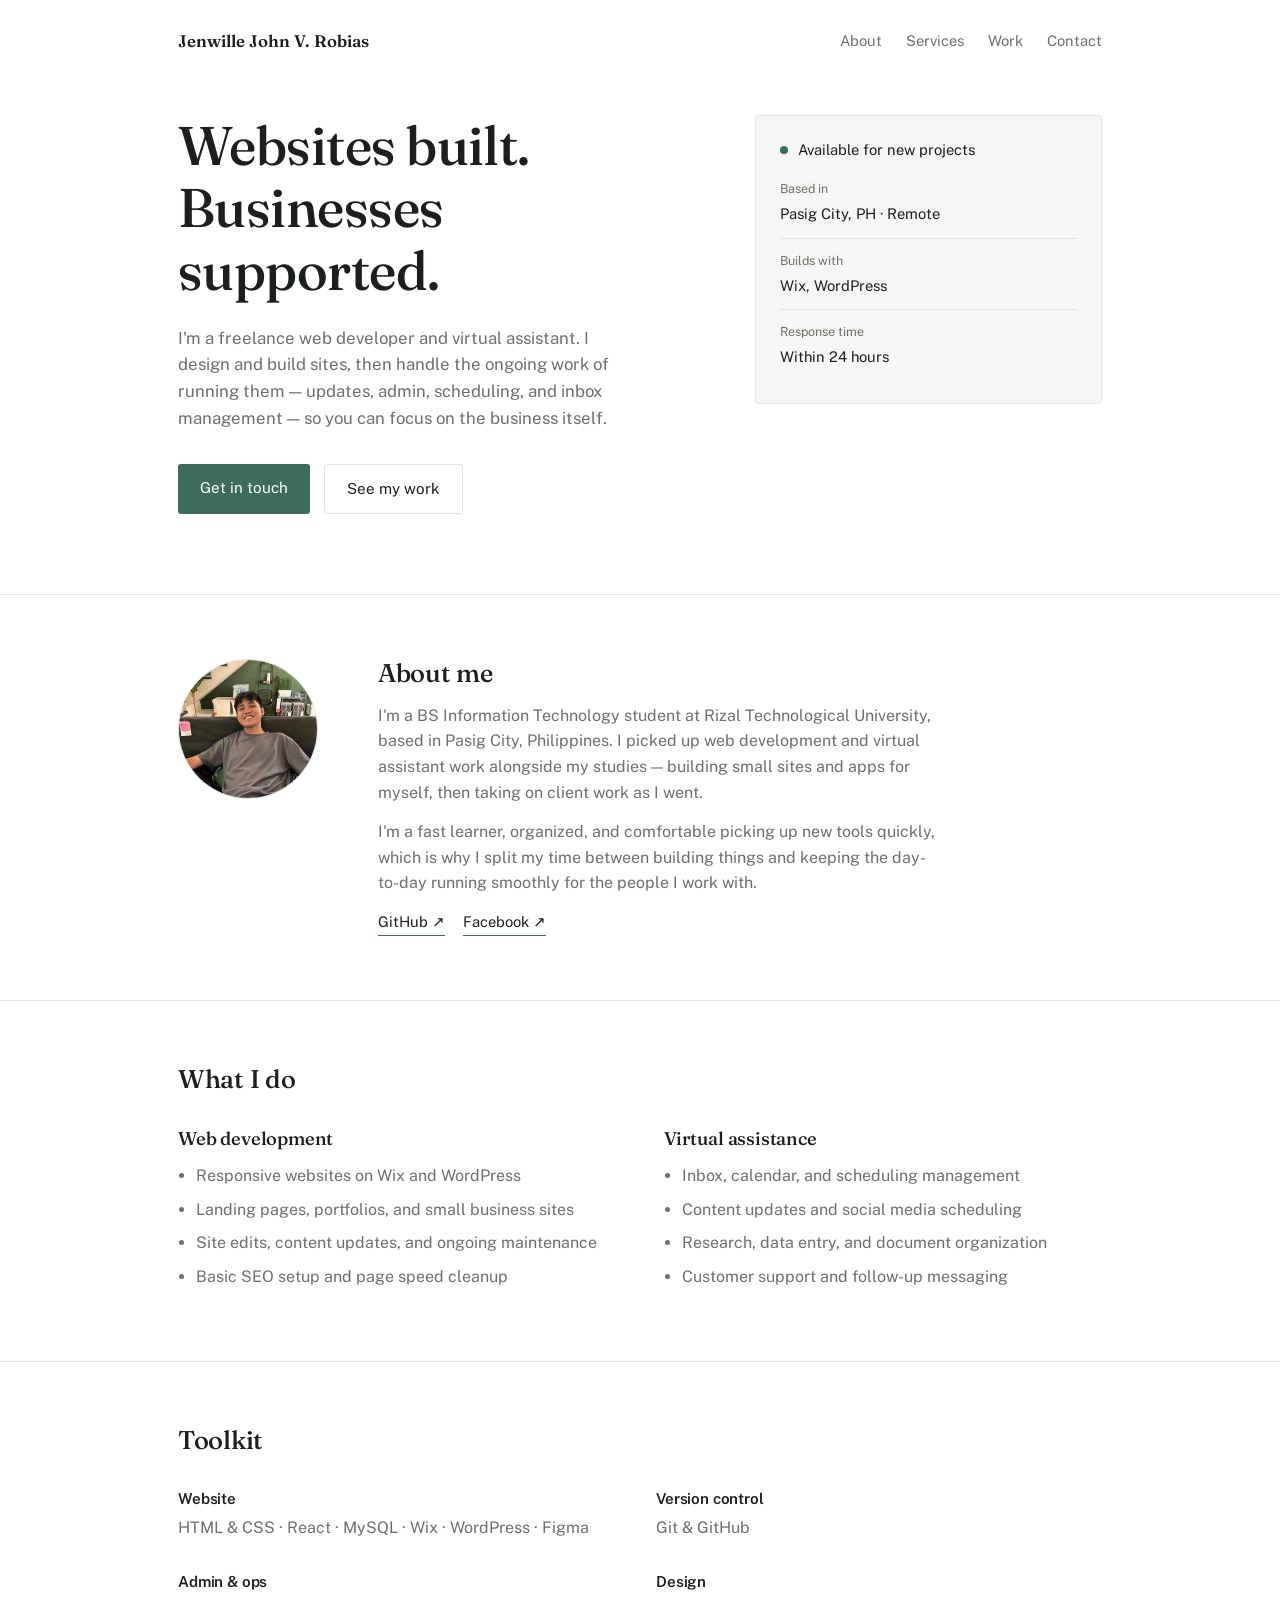
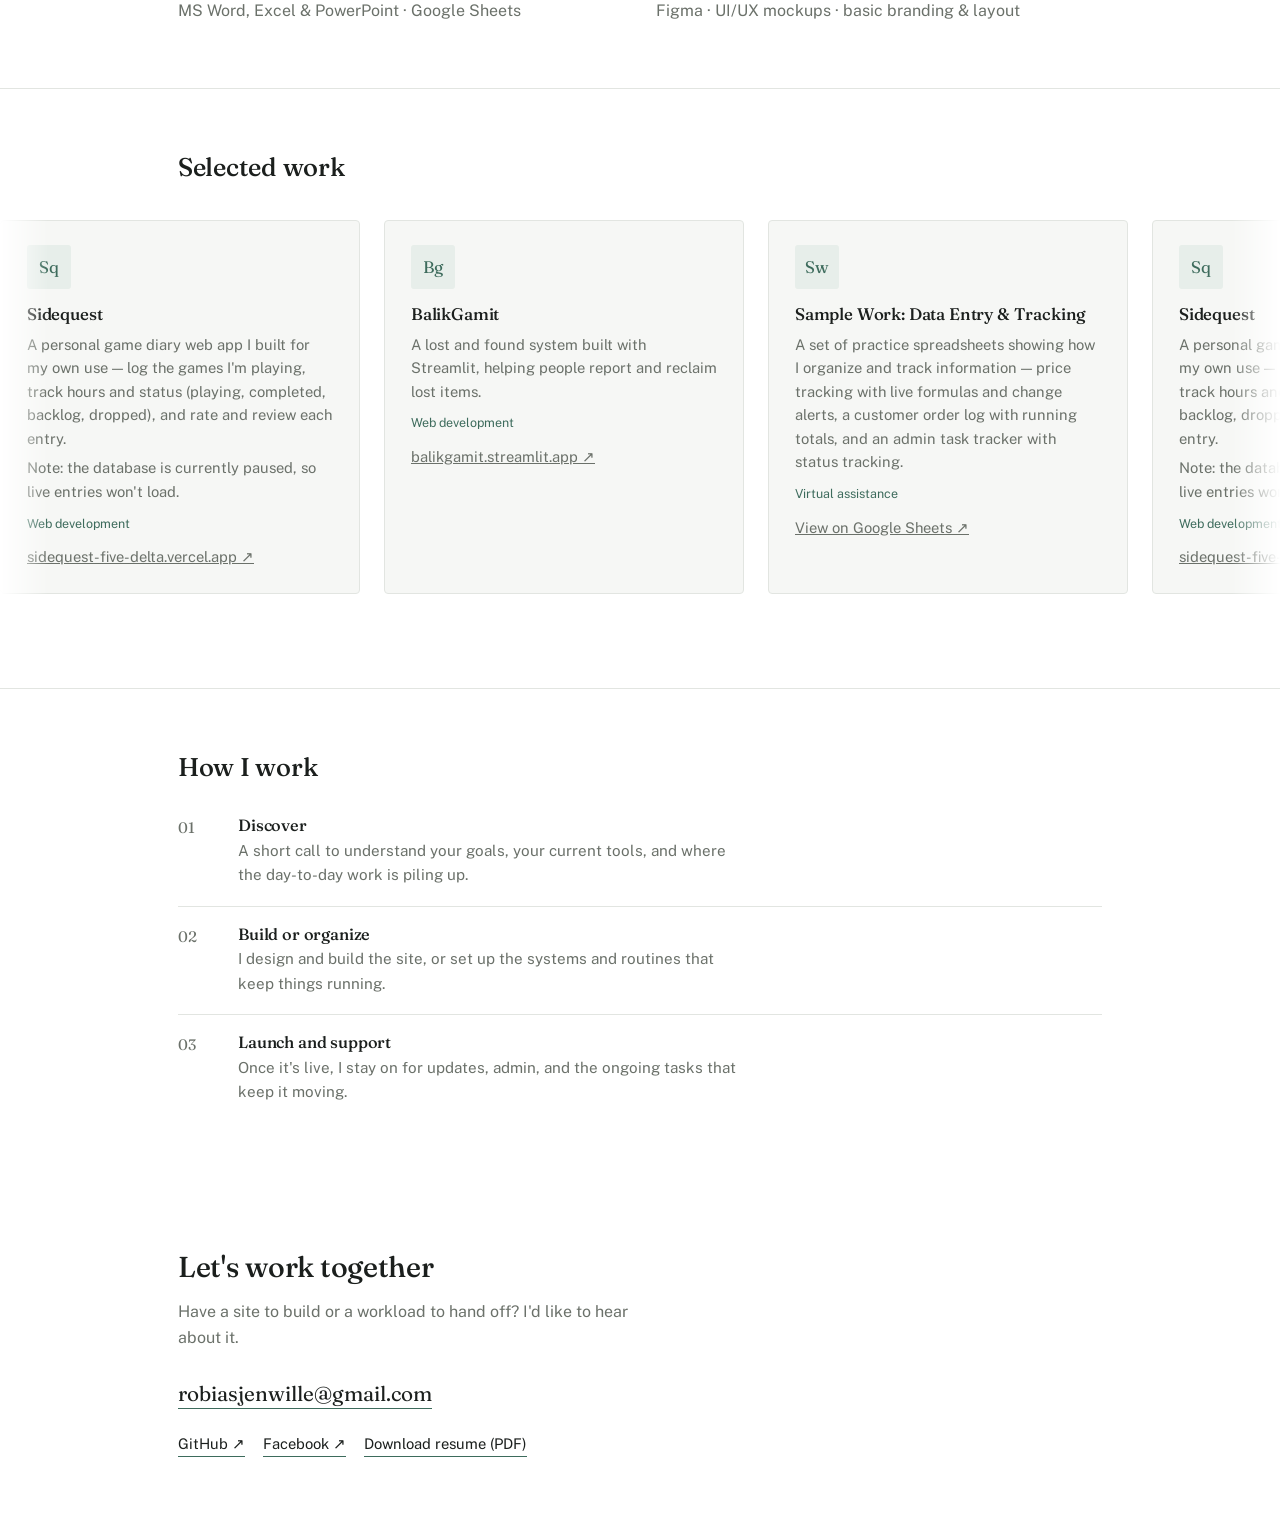
==== index.html @ 861219b5 "Remove Something Removed a work card for AquaLog UI Mockup from the index." ====
<!DOCTYPE html>
<html lang="en">
<head>
<meta charset="UTF-8">
<meta name="viewport" content="width=device-width, initial-scale=1, viewport-fit=cover">
<title>Jenwille John V. Robias — Web Developer &amp; Virtual Assistant</title>
<link rel="preconnect" href="https://fonts.googleapis.com">
<link rel="preconnect" href="https://fonts.gstatic.com" crossorigin>
<link href="https://fonts.googleapis.com/css2?family=Fraunces:opsz,wght@9..144,400;9..144,500;9..144,600&family=Public+Sans:wght@400;500;600&display=swap" rel="stylesheet">
<link rel="stylesheet" href="styles.css">
</head>
<body>

<nav class="topnav">
  <div class="wrap">
    <div class="brand">Jenwille John V. Robias</div>
    <div class="navlinks">
      <a href="#about">About</a>
      <a href="#services">Services</a>
      <a href="#work">Work</a>
      <a href="#contact">Contact</a>
    </div>
  </div>
</nav>

<header class="hero">
  <div class="wrap hero-grid">
    <div class="hero-main">
      <h1 class="headline">Websites built. Businesses supported.</h1>
      <p class="lead">I'm a freelance web developer and virtual assistant. I design and build sites, then handle the ongoing work of running them — updates, admin, scheduling, and inbox management — so you can focus on the business itself.</p>
      <div class="cta-row">
        <a class="btn-primary" href="mailto:robiasjenwille@gmail.com">Get in touch</a>
        <a class="btn-secondary" href="#work">See my work</a>
      </div>
    </div>
    <aside class="status-panel">
      <div class="status-row"><span class="dot"></span> Available for new projects</div>
      <dl>
        <div><dt>Based in</dt><dd>Pasig City, PH · Remote</dd></div>
        <div><dt>Builds with</dt><dd>Wix, WordPress</dd></div>
        <div><dt>Response time</dt><dd>Within 24 hours</dd></div>
      </dl>
    </aside>
  </div>
</header>

<section id="about">
  <div class="wrap about-grid">
    <img class="about-photo" src="[data-uri]" alt="Photo of Jenwille John V. Robias">
    <div>
      <h2 style="margin-bottom:14px;">About me</h2>
      <p>I'm a BS Information Technology student at Rizal Technological University, based in Pasig City, Philippines. I picked up web development and virtual assistant work alongside my studies — building small sites and apps for myself, then taking on client work as I went.</p>
      <p>I'm a fast learner, organized, and comfortable picking up new tools quickly, which is why I split my time between building things and keeping the day-to-day running smoothly for the people I work with.</p>
      <div class="about-links">
        <a href="https://github.com/robszzs" target="_blank" rel="noopener">GitHub ↗</a>
        <a href="https://www.facebook.com/robzz04" target="_blank" rel="noopener">Facebook ↗</a>
      </div>
    </div>
  </div>
</section>

<section id="services">
  <div class="wrap">
    <h2>What I do</h2>
    <div class="services-grid">
      <div>
        <h3>Web development</h3>
        <ul>
          <li>Responsive websites on Wix and WordPress</li>
          <li>Landing pages, portfolios, and small business sites</li>
          <li>Site edits, content updates, and ongoing maintenance</li>
          <li>Basic SEO setup and page speed cleanup</li>
        </ul>
      </div>
      <div>
        <h3>Virtual assistance</h3>
        <ul>
          <li>Inbox, calendar, and scheduling management</li>
          <li>Content updates and social media scheduling</li>
          <li>Research, data entry, and document organization</li>
          <li>Customer support and follow-up messaging</li>
        </ul>
      </div>
    </div>
  </div>
</section>

<section class="toolkit">
  <div class="wrap">
    <h2>Toolkit</h2>
    <div class="toolkit-grid">
      <div>
        <h4>Website</h4>
        <p>HTML &amp; CSS · React · MySQL · Wix · WordPress · Figma</p>
      </div>
      <div>
        <h4>Version control</h4>
        <p>Git &amp; GitHub</p>
      </div>
      <div>
        <h4>Admin &amp; ops</h4>
        <p>MS Word, Excel &amp; PowerPoint · Google Sheets</p>
      </div>
      <div>
        <h4>Design</h4>
        <p>Figma · UI/UX mockups · basic branding &amp; layout</p>
      </div>
    </div>
  </div>
</section>

<section id="work">
  <div class="wrap">
    <h2>Selected work</h2>
  </div>

  <div class="work-track-wrap">
    <div class="work-track">

      <div class="work-card">
        <div class="work-mark">Sq</div>
        <h3>Sidequest</h3>
        <p>A personal game diary web app I built for my own use — log the games I'm playing, track hours and status (playing, completed, backlog, dropped), and rate and review each entry.</p>
        <p class="foot-meta" style="margin-top:6px;">Note: the database is currently paused, so live entries won't load.</p>
        <span class="work-tag">Web development</span>
        <p class="foot-meta" style="margin-top:10px;"><a href="https://sidequest-five-delta.vercel.app/" target="_blank" rel="noopener">sidequest-five-delta.vercel.app ↗</a></p>
      </div>

      <div class="work-card">
        <div class="work-mark">Bg</div>
        <h3>BalikGamit</h3>
        <p>A lost and found system built with Streamlit, helping people report and reclaim lost items.</p>
        <span class="work-tag">Web development</span>
        <p class="foot-meta" style="margin-top:10px;"><a href="https://balikgamit.streamlit.app/" target="_blank" rel="noopener">balikgamit.streamlit.app ↗</a></p>
      </div>

      <div class="work-card">
        <div class="work-mark">Sw</div>
        <h3>Sample Work: Data Entry &amp; Tracking</h3>
        <p>A set of practice spreadsheets showing how I organize and track information — price tracking with live formulas and change alerts, a customer order log with running totals, and an admin task tracker with status tracking.</p>
        <span class="work-tag">Virtual assistance</span>
        <p class="foot-meta" style="margin-top:10px;"><a href="https://docs.google.com/spreadsheets/d/1KCQgEt2VsW5xtti5cFBzLwRbOoqXuT94/edit?usp=sharing" target="_blank" rel="noopener">View on Google Sheets ↗</a></p>
      </div>

      <!-- duplicate set — makes the loop seamless -->
      <div class="work-card" aria-hidden="true">
        <div class="work-mark">Sq</div>
        <h3>Sidequest</h3>
        <p>A personal game diary web app I built for my own use — log the games I'm playing, track hours and status (playing, completed, backlog, dropped), and rate and review each entry.</p>
        <p class="foot-meta" style="margin-top:6px;">Note: the database is currently paused, so live entries won't load.</p>
        <span class="work-tag">Web development</span>
        <p class="foot-meta" style="margin-top:10px;"><a href="https://sidequest-five-delta.vercel.app/" target="_blank" rel="noopener">sidequest-five-delta.vercel.app ↗</a></p>
      </div>

      <div class="work-card" aria-hidden="true">
        <div class="work-mark">Bg</div>
        <h3>BalikGamit</h3>
        <p>A lost and found system built with Streamlit, helping people report and reclaim lost items.</p>
        <span class="work-tag">Web development</span>
        <p class="foot-meta" style="margin-top:10px;"><a href="https://balikgamit.streamlit.app/" target="_blank" rel="noopener">balikgamit.streamlit.app ↗</a></p>
      </div>

      <div class="work-card" aria-hidden="true">
        <div class="work-mark">Sw</div>
        <h3>Sample Work: Data Entry &amp; Tracking</h3>
        <p>A set of practice spreadsheets showing how I organize and track information — price tracking with live formulas and change alerts, a customer order log with running totals, and an admin task tracker with status tracking.</p>
        <span class="work-tag">Virtual assistance</span>
        <p class="foot-meta" style="margin-top:10px;"><a href="https://docs.google.com/spreadsheets/d/1KCQgEt2VsW5xtti5cFBzLwRbOoqXuT94/edit?usp=sharing" target="_blank" rel="noopener">View on Google Sheets ↗</a></p>
      </div>

      <div class="work-card" aria-hidden="true">
        <div class="work-mark">Aq</div>
        <h3>AquaLog — UI Mockup</h3>
        <p>A concept mobile app for small water-refilling businesses, designed around the same order and price tracking I did by hand — three screens: daily orders, order entry, and a price list.</p>
        <span class="work-tag">UI/UX design</span>
        <p class="foot-meta" style="margin-top:10px;"><a href="https://claude.ai/artifact/81QnLBTeG6YN34KmBVwdVo" target="_blank" rel="noopener">View mockup ↗</a></p>
      </div>

    </div>
  </div>
</section>

<section class="process">
  <div class="wrap">
    <h2>How I work</h2>
    <ol>
      <li><span class="num">01</span><div><h4>Discover</h4><p>A short call to understand your goals, your current tools, and where the day-to-day work is piling up.</p></div></li>
      <li><span class="num">02</span><div><h4>Build or organize</h4><p>I design and build the site, or set up the systems and routines that keep things running.</p></div></li>
      <li><span class="num">03</span><div><h4>Launch and support</h4><p>Once it's live, I stay on for updates, admin, and the ongoing tasks that keep it moving.</p></div></li>
    </ol>
  </div>
</section>

<footer class="contact" id="contact">
  <div class="wrap">
    <h2>Let's work together</h2>
    <p>Have a site to build or a workload to hand off? I'd like to hear about it.</p>
    <span class="contact-email" style="cursor: text; user-select: all;">robiasjenwille@gmail.com</span>
    <div class="about-links" style="margin-top:22px;">
      <a href="https://github.com/robszzs" target="_blank" rel="noopener">GitHub ↗</a>
      <a href="https://www.facebook.com/robzz04" target="_blank" rel="noopener">Facebook ↗</a>
      <a href="[data-uri]" download="Jenwille_John_Robias_Resume.pdf">Download resume (PDF)</a>
    </div>
  </div>
</footer>


</body>
</html>
---- styles.css ----
:root {
    --bg: #FFFFFF;
    --bg-soft: #F6F7F5;
    --ink: #1B1F1D;
    --muted: #6B716A;
    --accent: #3D6B5C;
    --accent-soft: #E7EEEA;
    --line: #E2E5E1;
    box-sizing: border-box;
    padding-top: env(safe-area-inset-top, 0px);
    padding-bottom: env(safe-area-inset-bottom, 0px);
  }
  @media (prefers-color-scheme: dark) {
    :root:not([data-theme="light"]) {
      --bg: #141716;
      --bg-soft: #1A1D1B;
      --ink: #ECEEEC;
      --muted: #9AA39C;
      --accent: #7FB09E;
      --accent-soft: #202824;
      --line: #2A2E2B;
    }
  }
  :root[data-theme="dark"] {
    --bg: #141716;
    --bg-soft: #1A1D1B;
    --ink: #ECEEEC;
    --muted: #9AA39C;
    --accent: #7FB09E;
    --accent-soft: #202824;
    --line: #2A2E2B;
  }
  * { box-sizing: border-box; }
  html { scroll-behavior: smooth; scroll-padding-top: env(safe-area-inset-top, 0px); }
  html, body { background: var(--bg); }
  body {
    margin: 0;
    color: var(--ink);
    font-family: "Public Sans", -apple-system, BlinkMacSystemFont, sans-serif;
    font-size: 16px;
    line-height: 1.6;
    -webkit-font-smoothing: antialiased;
  }
  h1, h2, h3, h4 {
    font-family: "Fraunces", Georgia, serif;
    font-weight: 500;
    line-height: 1.15;
    margin: 0;
    letter-spacing: -0.01em;
  }
  a { color: inherit; }
  .wrap {
    max-width: 980px;
    margin: 0 auto;
    padding: 0 28px;
  }
  nav.topnav {
    padding-top: max(28px, env(safe-area-inset-top, 0px));
    padding-bottom: 20px;
  }
  .topnav .wrap {
    display: flex;
    justify-content: space-between;
    align-items: center;
    gap: 16px;
    flex-wrap: wrap;
  }
  .brand {
    font-family: "Fraunces", serif;
    font-size: 1.05rem;
    font-weight: 600;
  }
  .navlinks { display: flex; gap: 24px; font-size: 0.92rem; }
  .navlinks a { text-decoration: none; color: var(--muted); border-bottom: 1px solid transparent; transition: color .15s, border-color .15s; }
  .navlinks a:hover, .navlinks a:focus-visible { color: var(--ink); border-color: var(--accent); }

  /* HERO */
  header.hero { padding: 40px 0 80px; opacity: 0; animation: rise .6s ease-out .05s forwards; }
  @keyframes rise { from { opacity: 0; transform: translateY(10px); } to { opacity: 1; transform: translateY(0); } }
  @media (prefers-reduced-motion: reduce) { header.hero { animation: none; opacity: 1; } }
  .hero-grid {
    display: grid;
    grid-template-columns: 1.5fr 1fr;
    gap: 56px;
    align-items: start;
  }
  h1.headline { font-size: clamp(2.1rem, 4.6vw, 3.4rem); max-width: 12ch; }
  .lead { max-width: 46ch; color: var(--muted); font-size: 1.05rem; margin-top: 22px; }
  .cta-row { display: flex; gap: 14px; margin-top: 32px; flex-wrap: wrap; }
  .btn-primary, .btn-secondary {
    display: inline-block;
    padding: 12px 22px;
    text-decoration: none;
    font-size: 0.95rem;
    border-radius: 3px;
  }
  .btn-primary { background: var(--accent); color: var(--bg); }
  .btn-secondary { border: 1px solid var(--line); color: var(--ink); }
  .btn-primary:hover { opacity: 0.88; }
  .btn-secondary:hover { border-color: var(--accent); }

  .status-panel {
    border: 1px solid var(--line);
    border-radius: 4px;
    padding: 22px 24px;
    background: var(--bg-soft);
  }
  .status-row { display: flex; align-items: center; gap: 10px; font-size: 0.92rem; margin-bottom: 18px; }
  .dot {
    width: 8px; height: 8px; border-radius: 50%;
    background: var(--accent);
    box-shadow: 0 0 0 0 rgba(63,107,92,.5);
    animation: pulse 2.4s ease-out infinite;
  }
  @media (prefers-reduced-motion: reduce) { .dot { animation: none; } }
  @keyframes pulse {
    0% { box-shadow: 0 0 0 0 rgba(63,107,92,.35); }
    70% { box-shadow: 0 0 0 7px rgba(63,107,92,0); }
    100% { box-shadow: 0 0 0 0 rgba(63,107,92,0); }
  }
  .status-panel dl { margin: 0; }
  .status-panel dl > div { padding: 12px 0; border-top: 1px solid var(--line); }
  .status-panel dl > div:first-child { border-top: none; padding-top: 0; }
  .status-panel dt { font-size: 0.78rem; color: var(--muted); margin-bottom: 3px; }
  .status-panel dd { margin: 0; font-size: 0.92rem; }

  section { padding: 64px 0; border-top: 1px solid var(--line); }
  section h2 { font-size: 1.6rem; margin-bottom: 34px; }

  /* ABOUT */
  .about-grid { display: grid; grid-template-columns: 160px 1fr; gap: 40px; align-items: start; }
  .about-photo { width: 140px; height: 140px; border-radius: 50%; object-fit: cover; border: 1px solid var(--line); }
  .about-grid p { color: var(--muted); max-width: 56ch; margin: 0 0 14px; }
  .about-links { display: flex; gap: 18px; margin-top: 6px; font-size: 0.92rem; }
  .about-links a { text-decoration: none; border-bottom: 1px solid var(--accent); padding-bottom: 1px; }

  /* SERVICES */
  .services-grid { display: grid; grid-template-columns: 1fr 1fr; gap: 48px; }
  .services-grid h3 { font-size: 1.15rem; margin-bottom: 14px; }
  .services-grid ul { margin: 0; padding-left: 18px; color: var(--muted); }
  .services-grid li { margin-bottom: 8px; }

  /* TOOLKIT */
  .toolkit-grid { display: grid; grid-template-columns: 1fr 1fr; gap: 32px; }
  .toolkit-grid h4 { font-size: 0.95rem; font-weight: 600; font-family: "Public Sans", sans-serif; margin-bottom: 8px; }
  .toolkit-grid p { margin: 0; color: var(--muted); }

  /* WORK — sideways looping carousel */
  #work .wrap { padding-bottom: 0; }
  .work-track-wrap {
    overflow: hidden;
    margin-top: 8px;
    -webkit-mask-image: linear-gradient(90deg, transparent 0, #000 48px, #000 calc(100% - 48px), transparent 100%);
            mask-image: linear-gradient(90deg, transparent 0, #000 48px, #000 calc(100% - 48px), transparent 100%);
  }
  .work-track {
    display: flex;
    gap: 24px;
    width: max-content;
    padding: 4px 0 30px;
    animation: work-scroll 34s linear infinite;
  }
  .work-track:hover { animation-play-state: paused; }
  @keyframes work-scroll {
    from { transform: translateX(0); }
    to   { transform: translateX(-50%); }
  }
  @media (prefers-reduced-motion: reduce) {
    .work-track { animation: none; overflow-x: auto; padding-bottom: 4px; }
  }
  .work-card {
    flex: 0 0 auto;
    width: min(360px, 82vw);
    border: 1px solid var(--line);
    border-radius: 4px;
    padding: 24px 26px;
    background: var(--bg-soft);
  }
  .work-card .work-mark {
    width: 44px; height: 44px;
    border-radius: 3px;
    background: var(--accent-soft);
    display: flex; align-items: center; justify-content: center;
    color: var(--accent);
    font-family: "Fraunces", serif;
    font-size: 1.05rem;
    margin-bottom: 16px;
  }
  .work-card h3 { font-size: 1.05rem; font-weight: 500; margin-bottom: 8px; }
  .work-card p { margin: 0; color: var(--muted); font-size: 0.92rem; }
  .work-tag { font-size: 0.78rem; color: var(--accent); margin-top: 10px; display: inline-block; }

  /* PROCESS */
  .process ol { list-style: none; margin: 0; padding: 0; }
  .process li { display: grid; grid-template-columns: 40px 1fr; gap: 20px; padding: 18px 0; border-top: 1px solid var(--line); }
  .process li:first-child { border-top: none; padding-top: 0; }
  .process .num { font-family: "Fraunces", serif; color: var(--muted); font-size: 0.95rem; }
  .process h4 { font-size: 1.02rem; font-weight: 500; margin-bottom: 4px; }
  .process p { margin: 0; color: var(--muted); font-size: 0.95rem; max-width: 56ch; }

  /* CONTACT */
  footer.contact { padding: 64px 0 max(56px, env(safe-area-inset-bottom, 0px)); }
  footer.contact h2 { font-size: 1.8rem; margin-bottom: 16px; max-width: 16ch; }
  footer.contact p { color: var(--muted); max-width: 48ch; margin-bottom: 26px; }
  .contact-email {
    font-family: "Fraunces", serif;
    font-size: 1.3rem;
    text-decoration: none;
    border-bottom: 1px solid var(--accent);
    padding-bottom: 2px;
  }
  .foot-meta { margin-top: 40px; color: var(--muted); font-size: 0.85rem; }

  @media (max-width: 700px) {
    .hero-grid { grid-template-columns: 1fr; }
    .about-grid { grid-template-columns: 1fr; }
    .about-photo { width: 96px; height: 96px; }
    .services-grid { grid-template-columns: 1fr; }
    .toolkit-grid { grid-template-columns: 1fr; }
    .navlinks { gap: 16px; }
  }
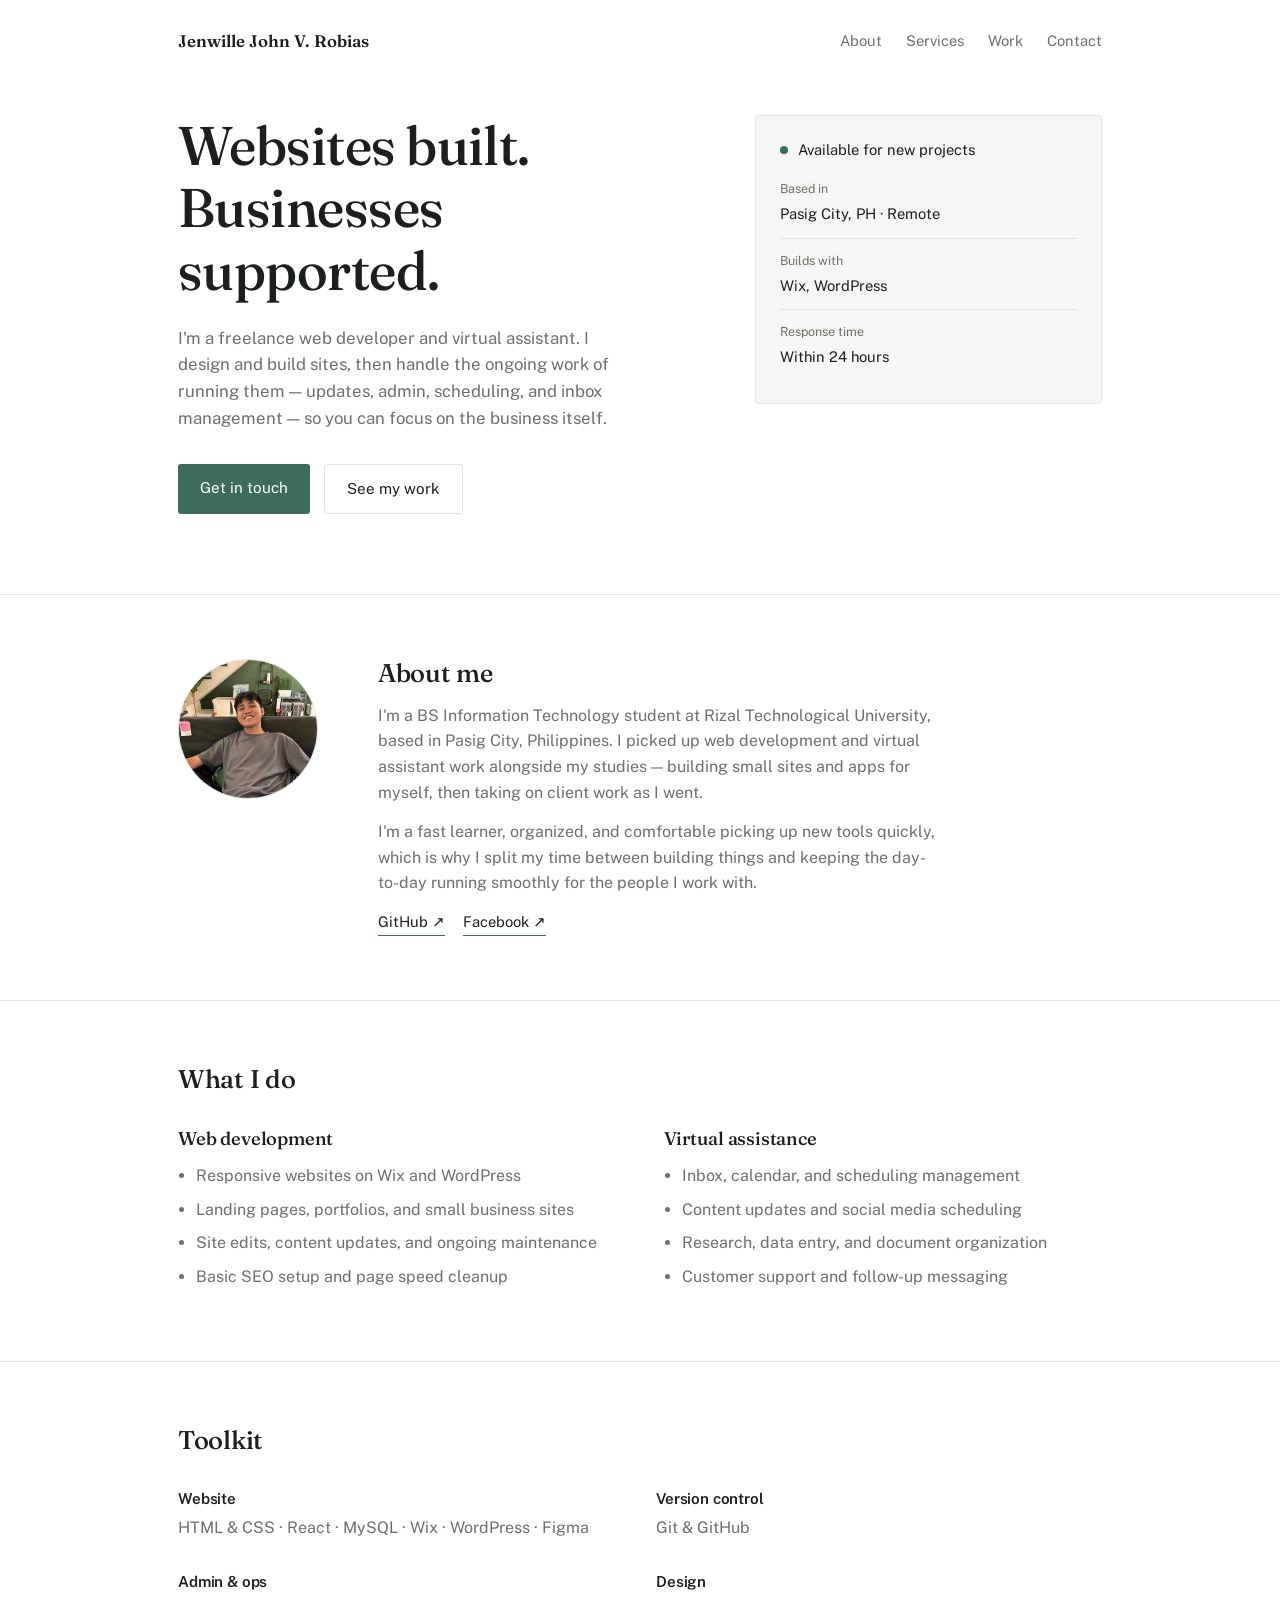
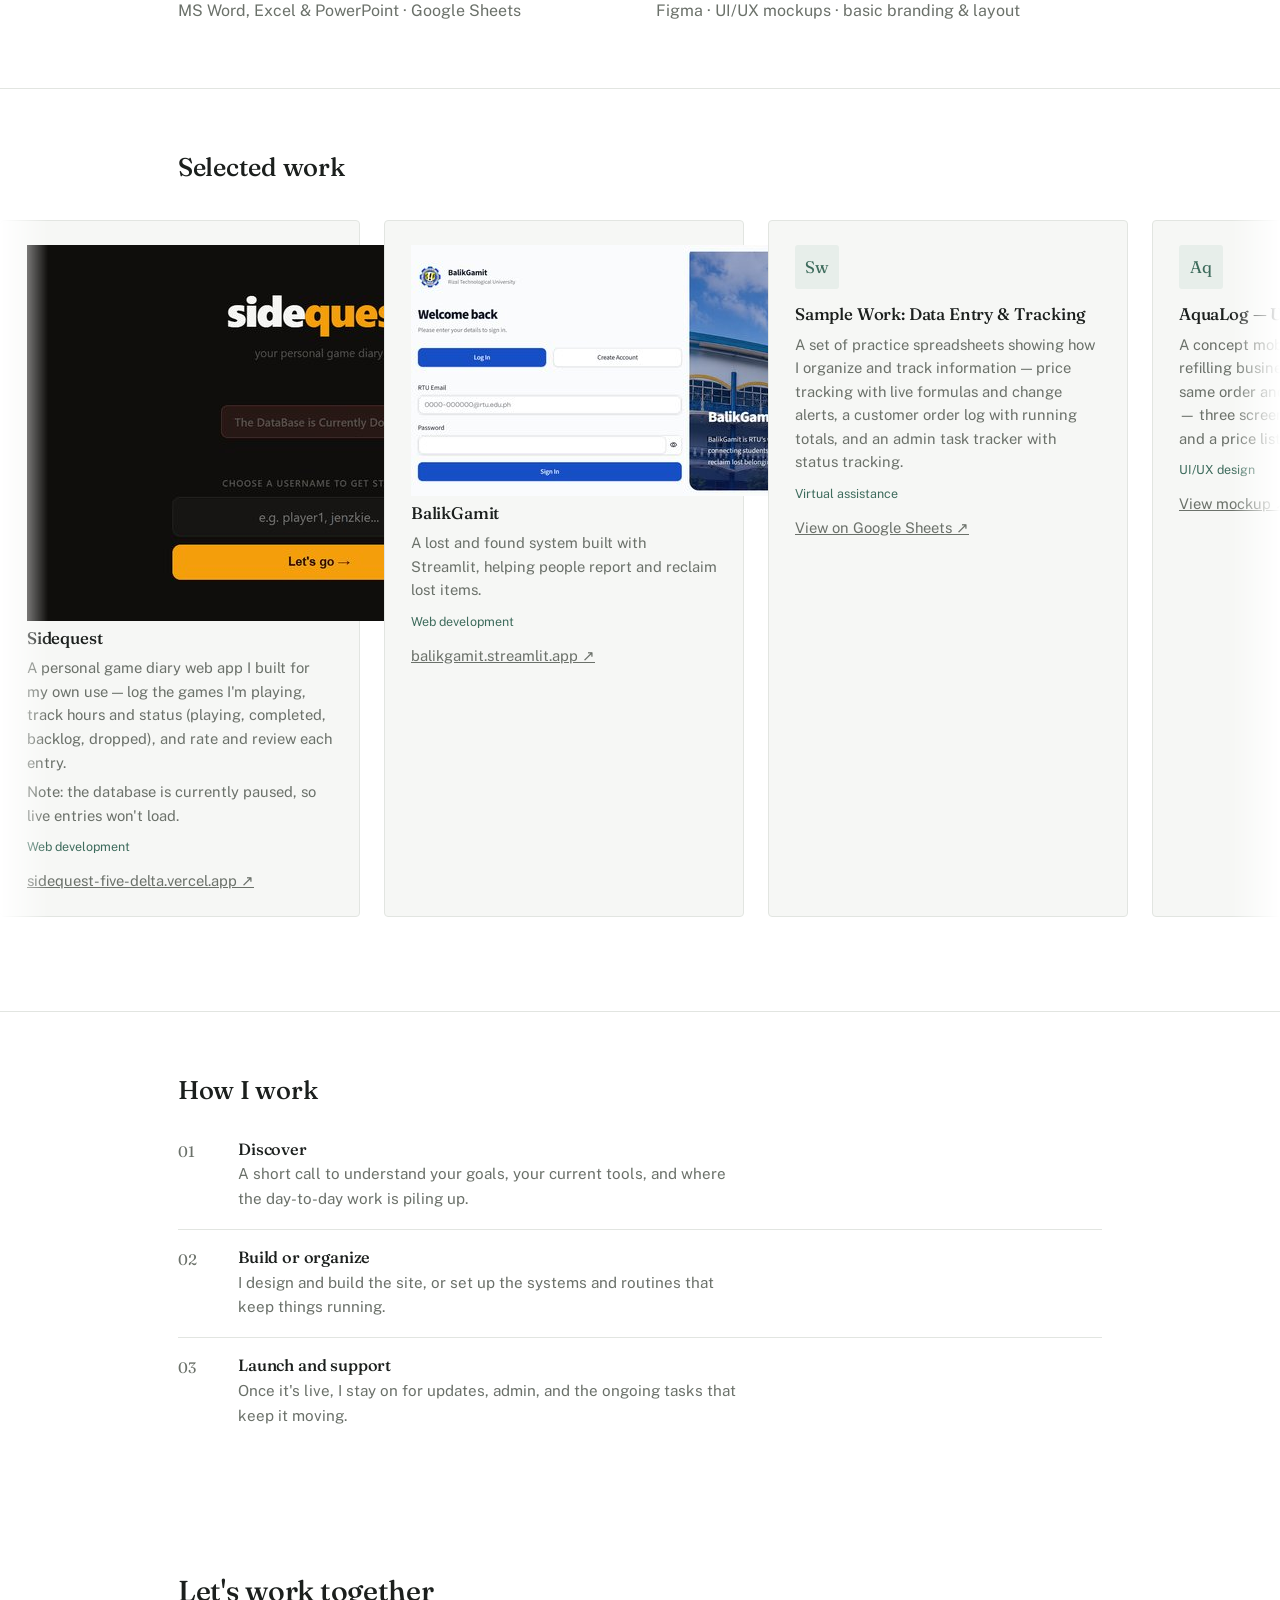
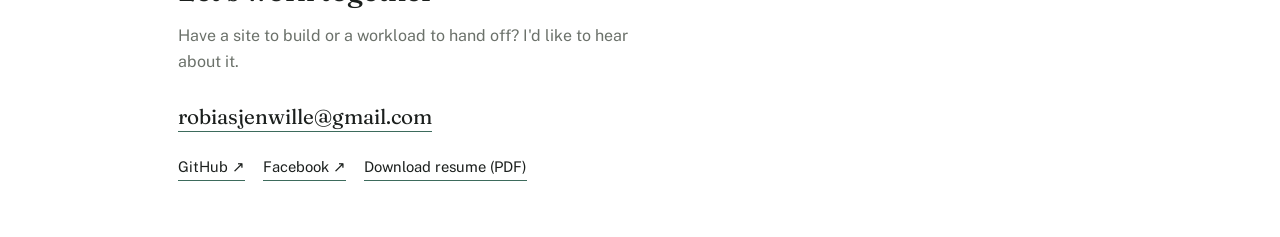
==== commit ba3b9db4: "Add AquaLog UI mockup to work cards Added a new work card for AquaLog UI mockup with links." ====
--- a/index.html
+++ b/index.html
@@ -118,7 +118,7 @@
     <div class="work-track">
 
       <div class="work-card">
-        <div class="work-mark">Sq</div>
+        <a class="work-preview" href="https://sidequest-five-delta.vercel.app/" target="_blank" rel="noopener" tabindex="-1" aria-label="Open Sidequest"><img src="sidequest-full.jpg" alt="Preview of Sidequest" width="600" height="376" loading="lazy"></a>
         <h3>Sidequest</h3>
         <p>A personal game diary web app I built for my own use — log the games I'm playing, track hours and status (playing, completed, backlog, dropped), and rate and review each entry.</p>
         <p class="foot-meta" style="margin-top:6px;">Note: the database is currently paused, so live entries won't load.</p>
@@ -127,7 +127,7 @@
       </div>
 
       <div class="work-card">
-        <div class="work-mark">Bg</div>
+        <a class="work-preview" href="https://balikgamit.streamlit.app/" target="_blank" rel="noopener" tabindex="-1" aria-label="Open BalikGamit"><img src="balikgamit-full.jpg" alt="Preview of BalikGamit" width="600" height="251" loading="lazy"></a>
         <h3>BalikGamit</h3>
         <p>A lost and found system built with Streamlit, helping people report and reclaim lost items.</p>
         <span class="work-tag">Web development</span>
@@ -142,9 +142,17 @@
         <p class="foot-meta" style="margin-top:10px;"><a href="https://docs.google.com/spreadsheets/d/1KCQgEt2VsW5xtti5cFBzLwRbOoqXuT94/edit?usp=sharing" target="_blank" rel="noopener">View on Google Sheets ↗</a></p>
       </div>
 
+      <div class="work-card">
+        <div class="work-mark">Aq</div>
+        <h3>AquaLog — UI Mockup</h3>
+        <p>A concept mobile app for small water-refilling businesses, designed around the same order and price tracking I did by hand — three screens: daily orders, order entry, and a price list.</p>
+        <span class="work-tag">UI/UX design</span>
+        <p class="foot-meta" style="margin-top:10px;"><a href="https://claude.ai/artifact/81QnLBTeG6YN34KmBVwdVo" target="_blank" rel="noopener">View mockup ↗</a></p>
+      </div>
+
       <!-- duplicate set — makes the loop seamless -->
       <div class="work-card" aria-hidden="true">
-        <div class="work-mark">Sq</div>
+        <a class="work-preview" href="https://sidequest-five-delta.vercel.app/" target="_blank" rel="noopener" tabindex="-1" aria-label="Open Sidequest"><img src="sidequest-full.jpg" alt="Preview of Sidequest" width="600" height="376" loading="lazy"></a>
         <h3>Sidequest</h3>
         <p>A personal game diary web app I built for my own use — log the games I'm playing, track hours and status (playing, completed, backlog, dropped), and rate and review each entry.</p>
         <p class="foot-meta" style="margin-top:6px;">Note: the database is currently paused, so live entries won't load.</p>
@@ -153,7 +161,7 @@
       </div>
 
       <div class="work-card" aria-hidden="true">
-        <div class="work-mark">Bg</div>
+        <a class="work-preview" href="https://balikgamit.streamlit.app/" target="_blank" rel="noopener" tabindex="-1" aria-label="Open BalikGamit"><img src="balikgamit-full.jpg" alt="Preview of BalikGamit" width="600" height="251" loading="lazy"></a>
         <h3>BalikGamit</h3>
         <p>A lost and found system built with Streamlit, helping people report and reclaim lost items.</p>
         <span class="work-tag">Web development</span>
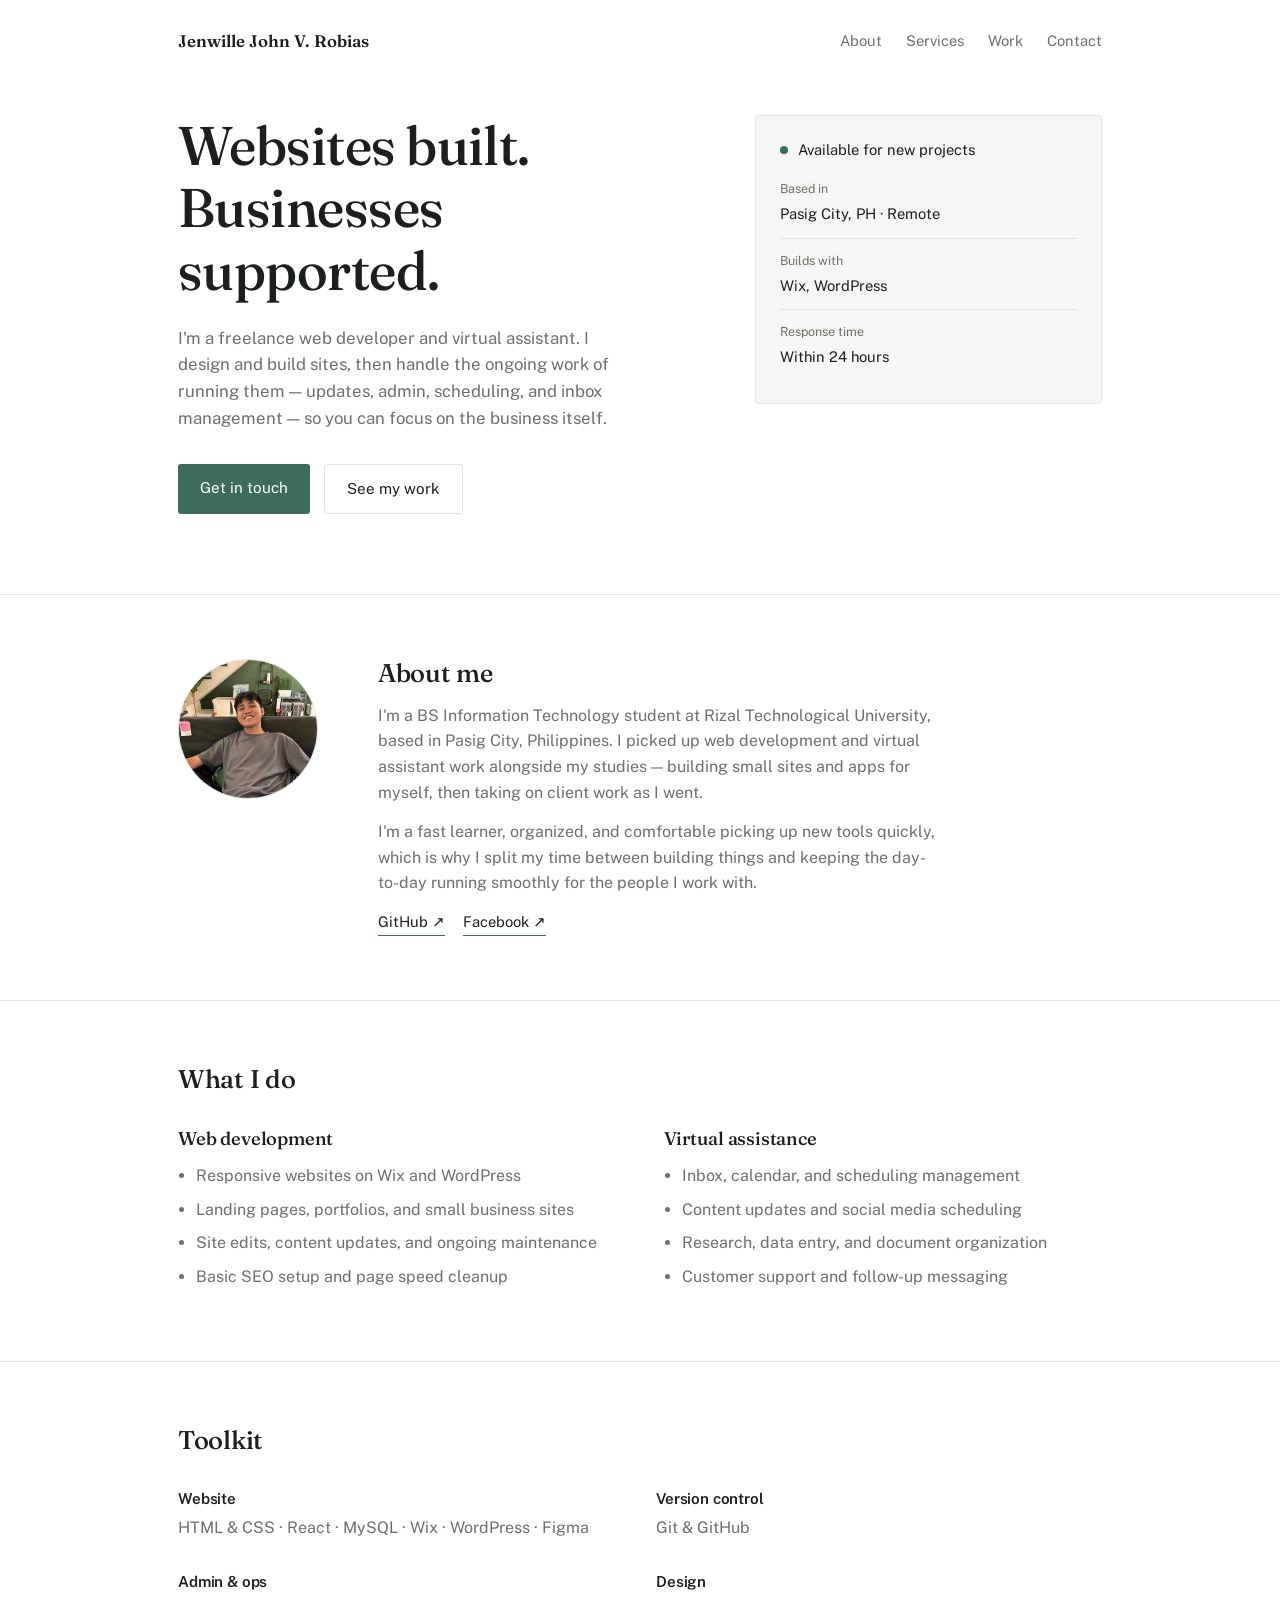
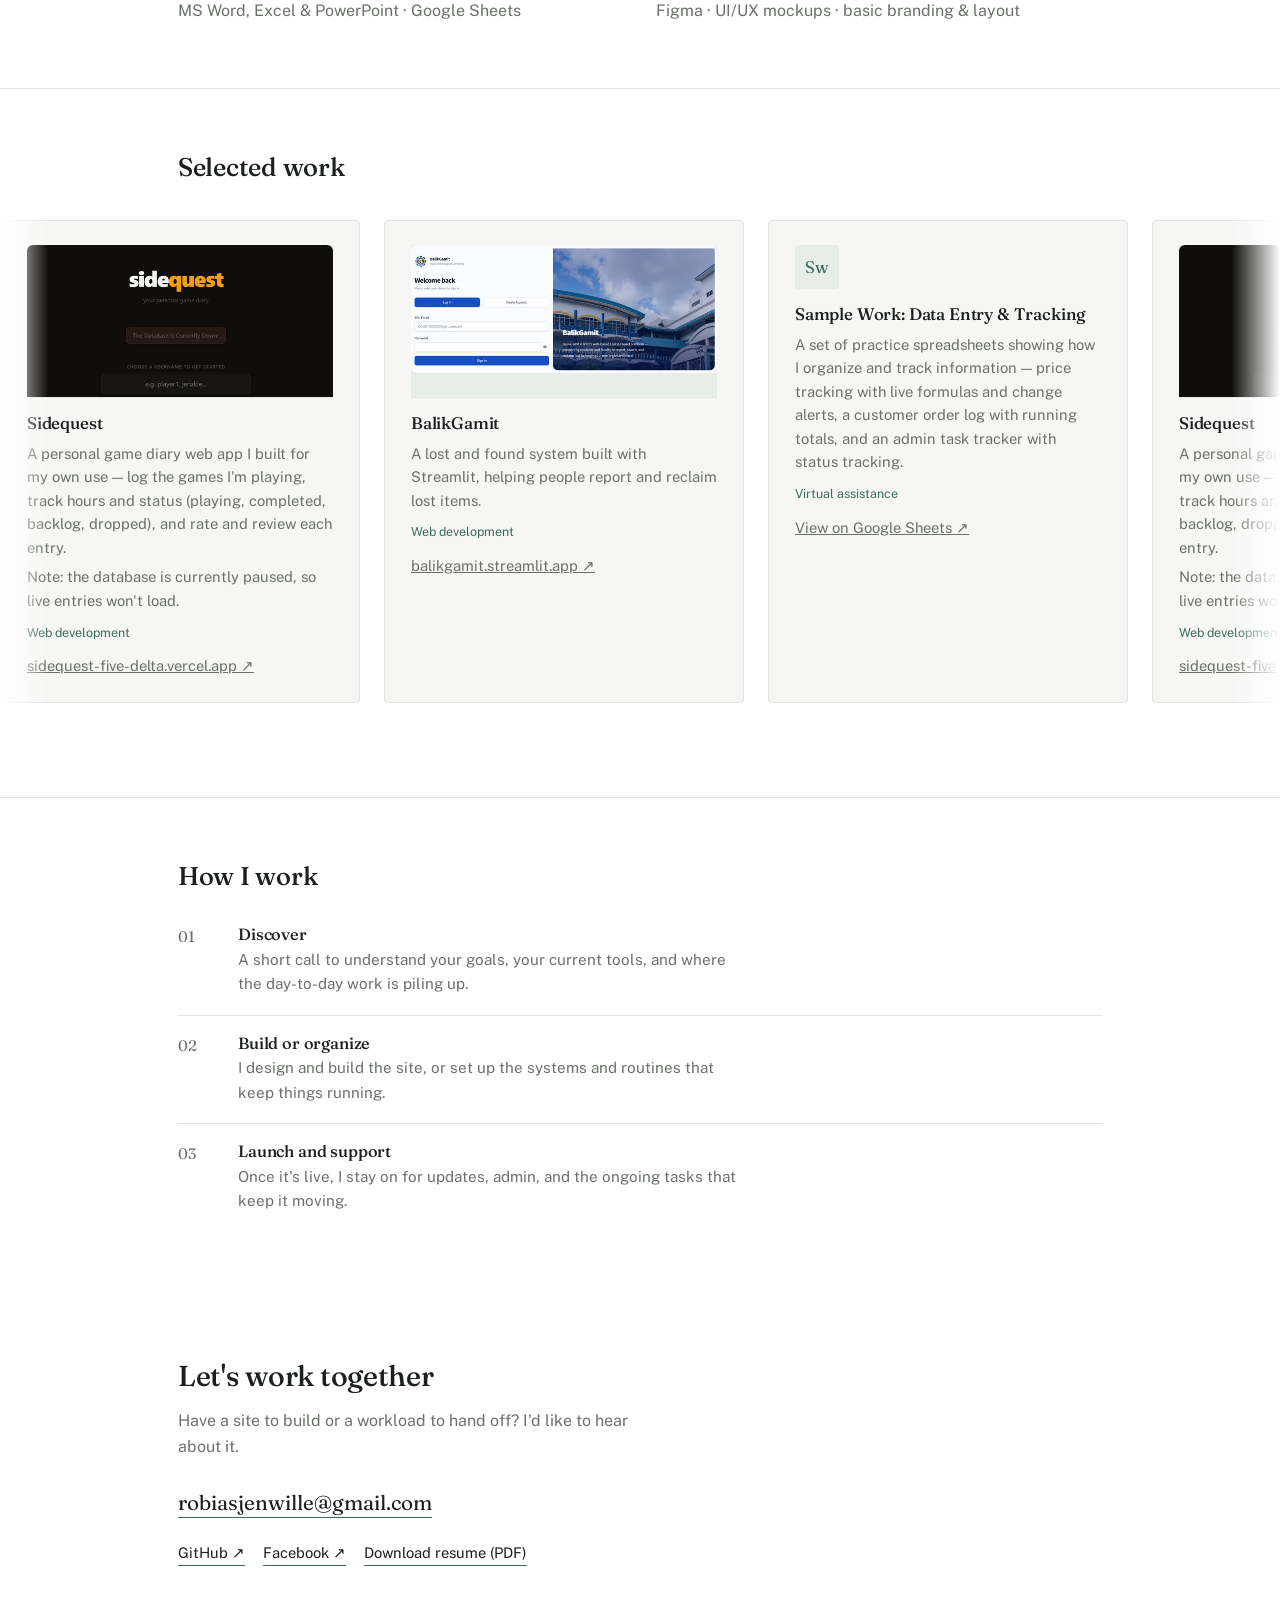
==== commit cf9c7e01: "Revise project previews and remove AquaLog mockup Updated work preview links and images for Sideques" ====
--- a/index.html
+++ b/index.html
@@ -118,7 +118,7 @@
     <div class="work-track">
 
       <div class="work-card">
-        <a class="work-preview" href="https://sidequest-five-delta.vercel.app/" target="_blank" rel="noopener" tabindex="-1" aria-label="Open Sidequest"><img src="sidequest-full.jpg" alt="Preview of Sidequest" width="600" height="376" loading="lazy"></a>
+        <a class="work-preview" style="display:block;margin:0 0 16px;" href="https://sidequest-five-delta.vercel.app/" target="_blank" rel="noopener" tabindex="-1" aria-label="Open Sidequest"><img src="sidequest-full.jpg" alt="Preview of Sidequest" width="600" height="376" loading="lazy" style="display:block;width:100%;height:auto;border-radius:6px;"></a>
         <h3>Sidequest</h3>
         <p>A personal game diary web app I built for my own use — log the games I'm playing, track hours and status (playing, completed, backlog, dropped), and rate and review each entry.</p>
         <p class="foot-meta" style="margin-top:6px;">Note: the database is currently paused, so live entries won't load.</p>
@@ -127,7 +127,7 @@
       </div>
 
       <div class="work-card">
-        <a class="work-preview" href="https://balikgamit.streamlit.app/" target="_blank" rel="noopener" tabindex="-1" aria-label="Open BalikGamit"><img src="balikgamit-full.jpg" alt="Preview of BalikGamit" width="600" height="251" loading="lazy"></a>
+        <a class="work-preview" style="display:block;margin:0 0 16px;" href="https://balikgamit.streamlit.app/" target="_blank" rel="noopener" tabindex="-1" aria-label="Open BalikGamit"><img src="balikgamit-full.jpg" alt="Preview of BalikGamit" width="600" height="251" loading="lazy" style="display:block;width:100%;height:auto;border-radius:6px;"></a>
         <h3>BalikGamit</h3>
         <p>A lost and found system built with Streamlit, helping people report and reclaim lost items.</p>
         <span class="work-tag">Web development</span>
@@ -142,17 +142,9 @@
         <p class="foot-meta" style="margin-top:10px;"><a href="https://docs.google.com/spreadsheets/d/1KCQgEt2VsW5xtti5cFBzLwRbOoqXuT94/edit?usp=sharing" target="_blank" rel="noopener">View on Google Sheets ↗</a></p>
       </div>
 
-      <div class="work-card">
-        <div class="work-mark">Aq</div>
-        <h3>AquaLog — UI Mockup</h3>
-        <p>A concept mobile app for small water-refilling businesses, designed around the same order and price tracking I did by hand — three screens: daily orders, order entry, and a price list.</p>
-        <span class="work-tag">UI/UX design</span>
-        <p class="foot-meta" style="margin-top:10px;"><a href="https://claude.ai/artifact/81QnLBTeG6YN34KmBVwdVo" target="_blank" rel="noopener">View mockup ↗</a></p>
-      </div>
-
       <!-- duplicate set — makes the loop seamless -->
       <div class="work-card" aria-hidden="true">
-        <a class="work-preview" href="https://sidequest-five-delta.vercel.app/" target="_blank" rel="noopener" tabindex="-1" aria-label="Open Sidequest"><img src="sidequest-full.jpg" alt="Preview of Sidequest" width="600" height="376" loading="lazy"></a>
+        <a class="work-preview" style="display:block;margin:0 0 16px;" href="https://sidequest-five-delta.vercel.app/" target="_blank" rel="noopener" tabindex="-1" aria-label="Open Sidequest"><img src="sidequest-full.jpg" alt="Preview of Sidequest" width="600" height="376" loading="lazy" style="display:block;width:100%;height:auto;border-radius:6px;"></a>
         <h3>Sidequest</h3>
         <p>A personal game diary web app I built for my own use — log the games I'm playing, track hours and status (playing, completed, backlog, dropped), and rate and review each entry.</p>
         <p class="foot-meta" style="margin-top:6px;">Note: the database is currently paused, so live entries won't load.</p>
@@ -161,7 +153,7 @@
       </div>
 
       <div class="work-card" aria-hidden="true">
-        <a class="work-preview" href="https://balikgamit.streamlit.app/" target="_blank" rel="noopener" tabindex="-1" aria-label="Open BalikGamit"><img src="balikgamit-full.jpg" alt="Preview of BalikGamit" width="600" height="251" loading="lazy"></a>
+        <a class="work-preview" style="display:block;margin:0 0 16px;" href="https://balikgamit.streamlit.app/" target="_blank" rel="noopener" tabindex="-1" aria-label="Open BalikGamit"><img src="balikgamit-full.jpg" alt="Preview of BalikGamit" width="600" height="251" loading="lazy" style="display:block;width:100%;height:auto;border-radius:6px;"></a>
         <h3>BalikGamit</h3>
         <p>A lost and found system built with Streamlit, helping people report and reclaim lost items.</p>
         <span class="work-tag">Web development</span>
@@ -174,14 +166,6 @@
         <p>A set of practice spreadsheets showing how I organize and track information — price tracking with live formulas and change alerts, a customer order log with running totals, and an admin task tracker with status tracking.</p>
         <span class="work-tag">Virtual assistance</span>
         <p class="foot-meta" style="margin-top:10px;"><a href="https://docs.google.com/spreadsheets/d/1KCQgEt2VsW5xtti5cFBzLwRbOoqXuT94/edit?usp=sharing" target="_blank" rel="noopener">View on Google Sheets ↗</a></p>
-      </div>
-
-      <div class="work-card" aria-hidden="true">
-        <div class="work-mark">Aq</div>
-        <h3>AquaLog — UI Mockup</h3>
-        <p>A concept mobile app for small water-refilling businesses, designed around the same order and price tracking I did by hand — three screens: daily orders, order entry, and a price list.</p>
-        <span class="work-tag">UI/UX design</span>
-        <p class="foot-meta" style="margin-top:10px;"><a href="https://claude.ai/artifact/81QnLBTeG6YN34KmBVwdVo" target="_blank" rel="noopener">View mockup ↗</a></p>
       </div>
 
     </div>
--- a/styles.css
+++ b/styles.css
@@ -219,3 +219,25 @@
     .toolkit-grid { grid-template-columns: 1fr; }
     .navlinks { gap: 16px; }
   }
+
+  .work-preview {
+    display: block;
+    margin: -24px -26px 18px;
+    aspect-ratio: 2 / 1;
+    overflow: hidden;
+    border-bottom: 1px solid var(--line);
+    border-radius: 3px 3px 0 0;
+    background: var(--accent-soft);
+  }
+  .work-preview img {
+    display: block;
+    width: 100%;
+    height: 100%;
+    object-fit: cover;
+    object-position: 50% 55%;
+    transition: transform 0.35s ease;
+  }
+  .work-preview:hover img { transform: scale(1.03); }
+  @media (prefers-reduced-motion: reduce) {
+    .work-preview img { transition: none; }
+  }
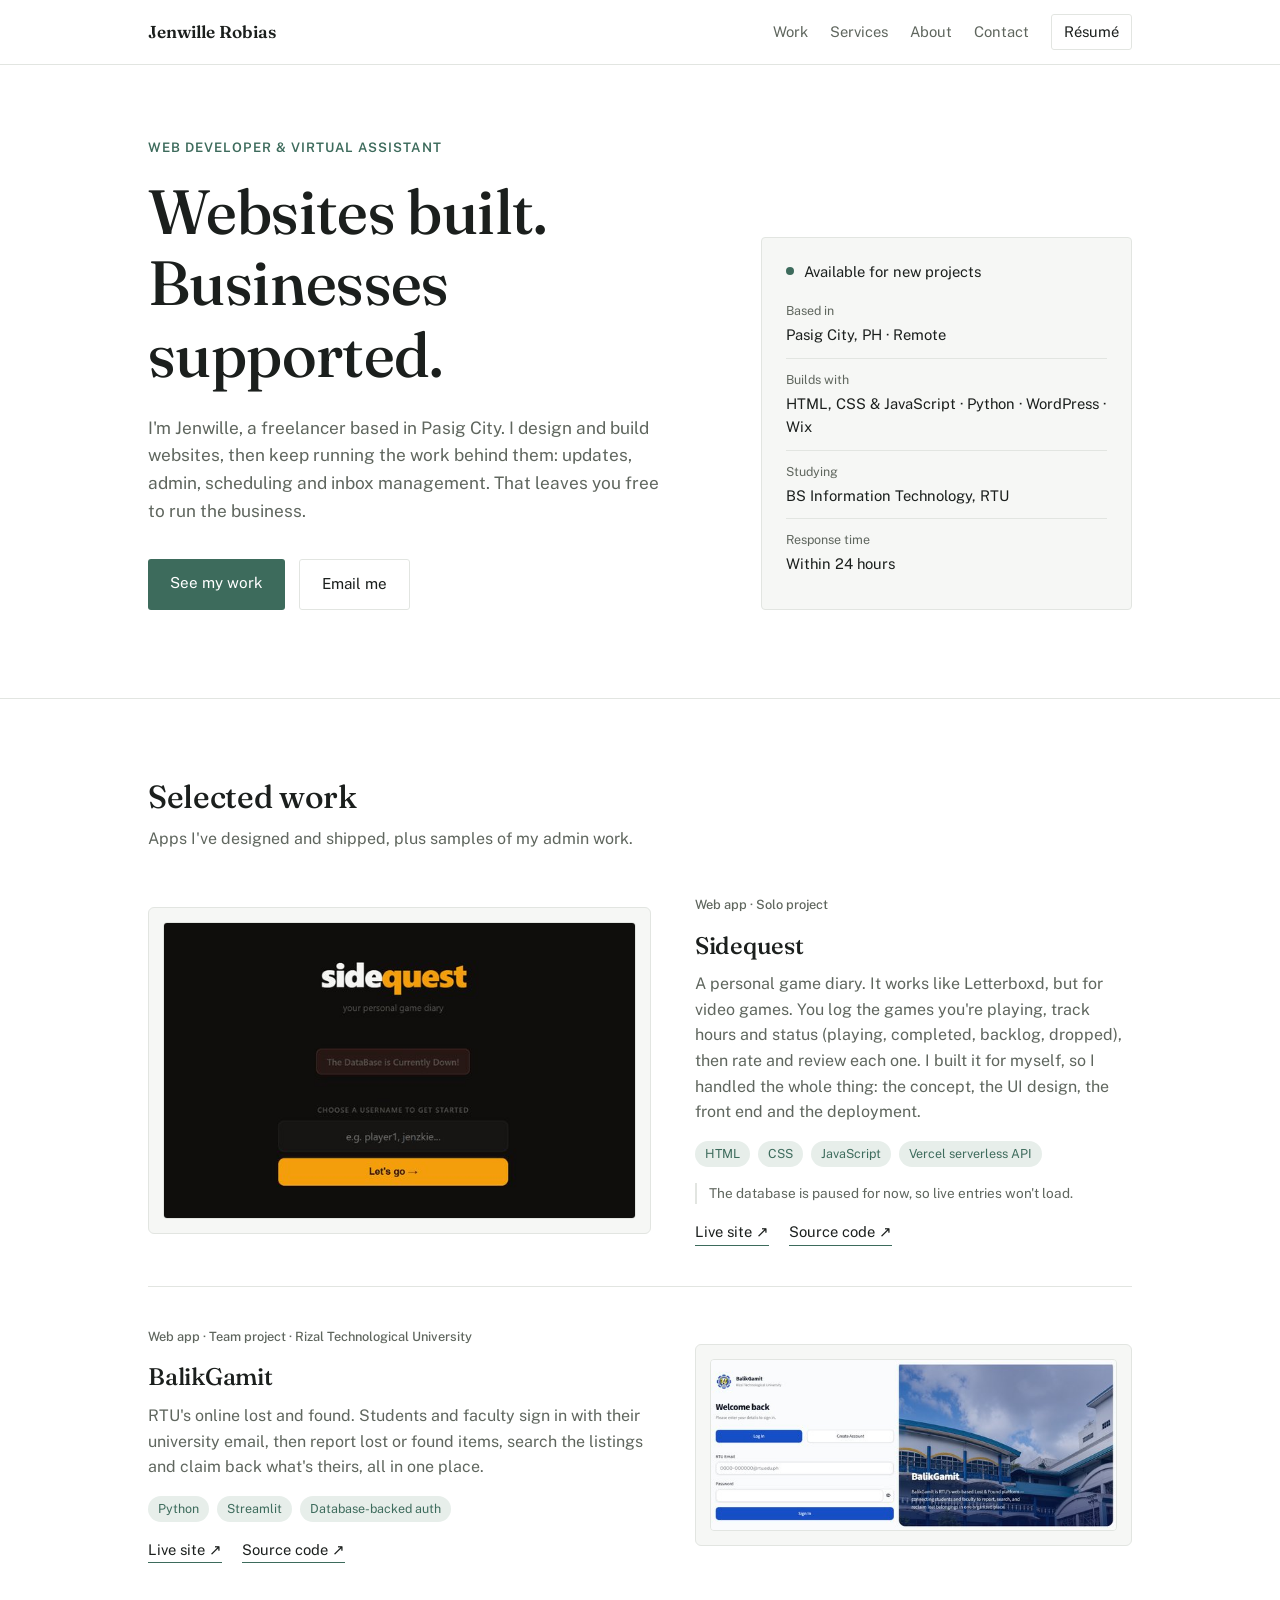
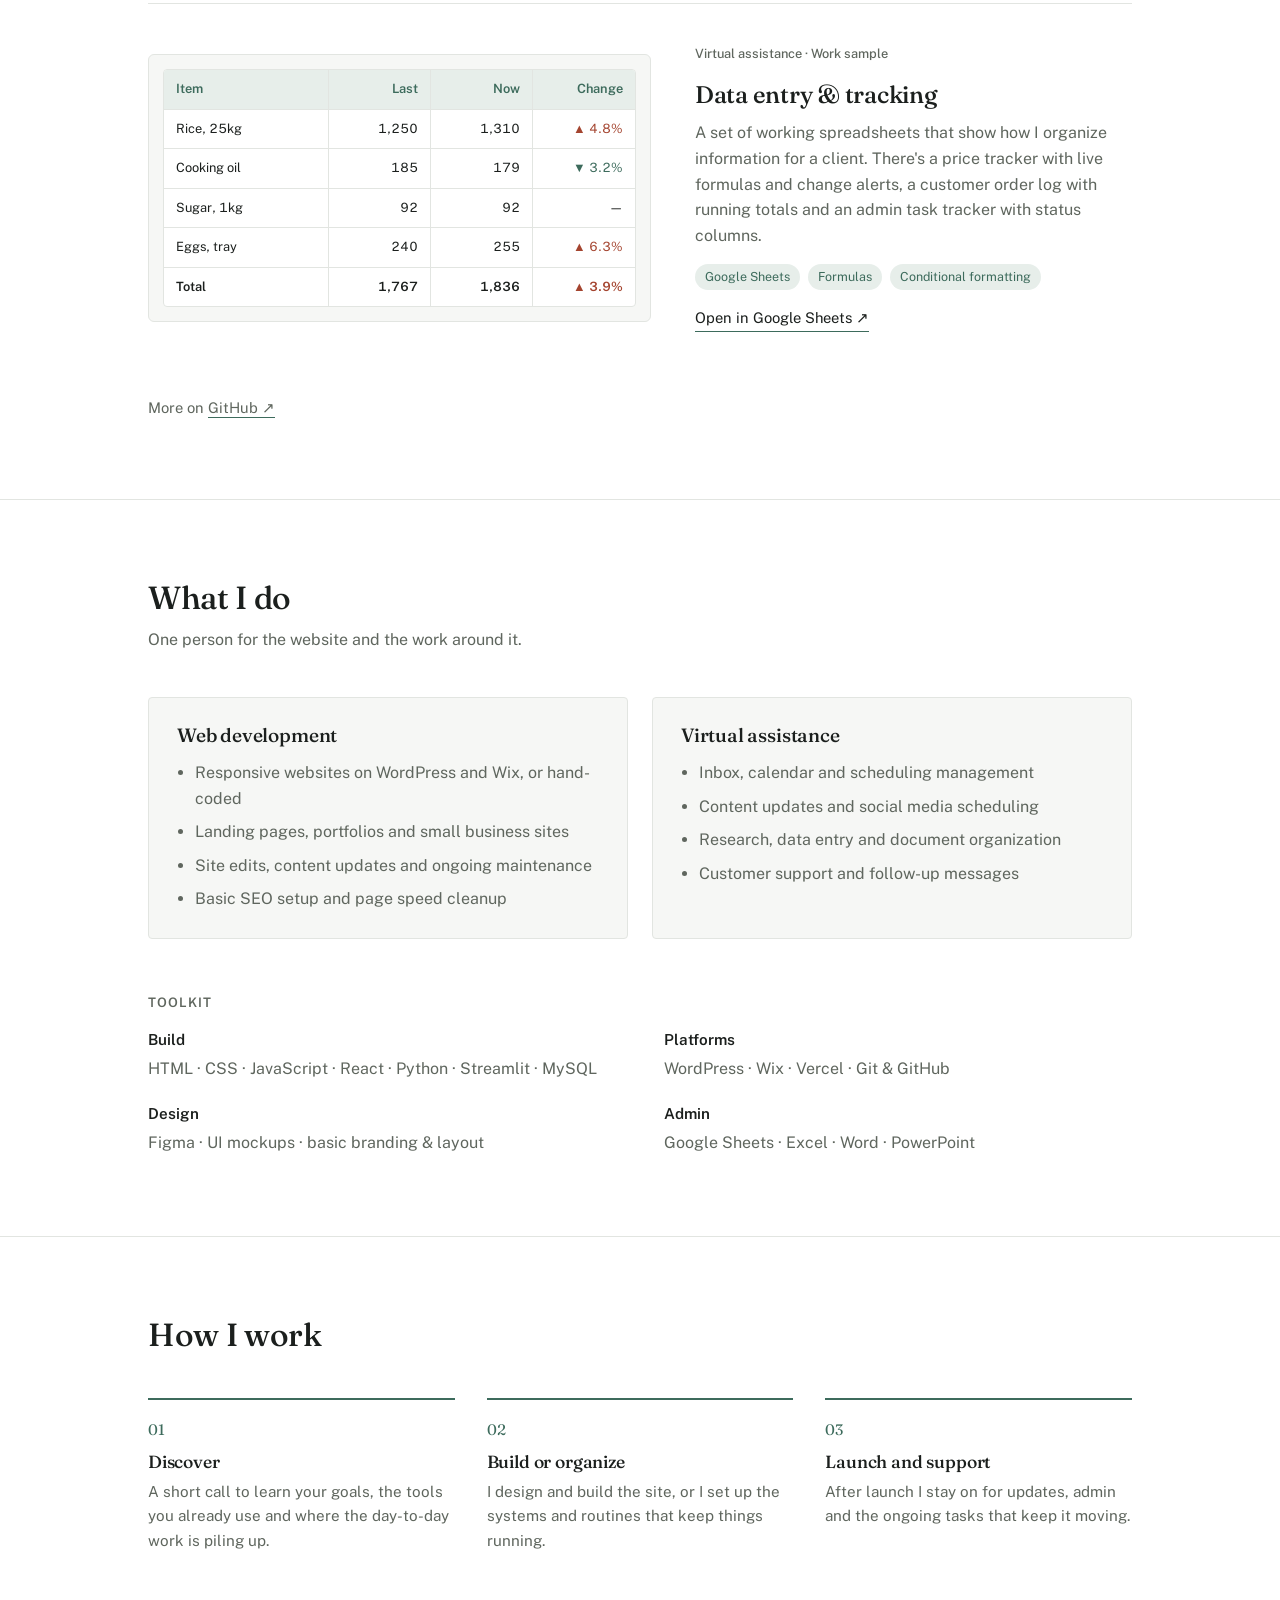
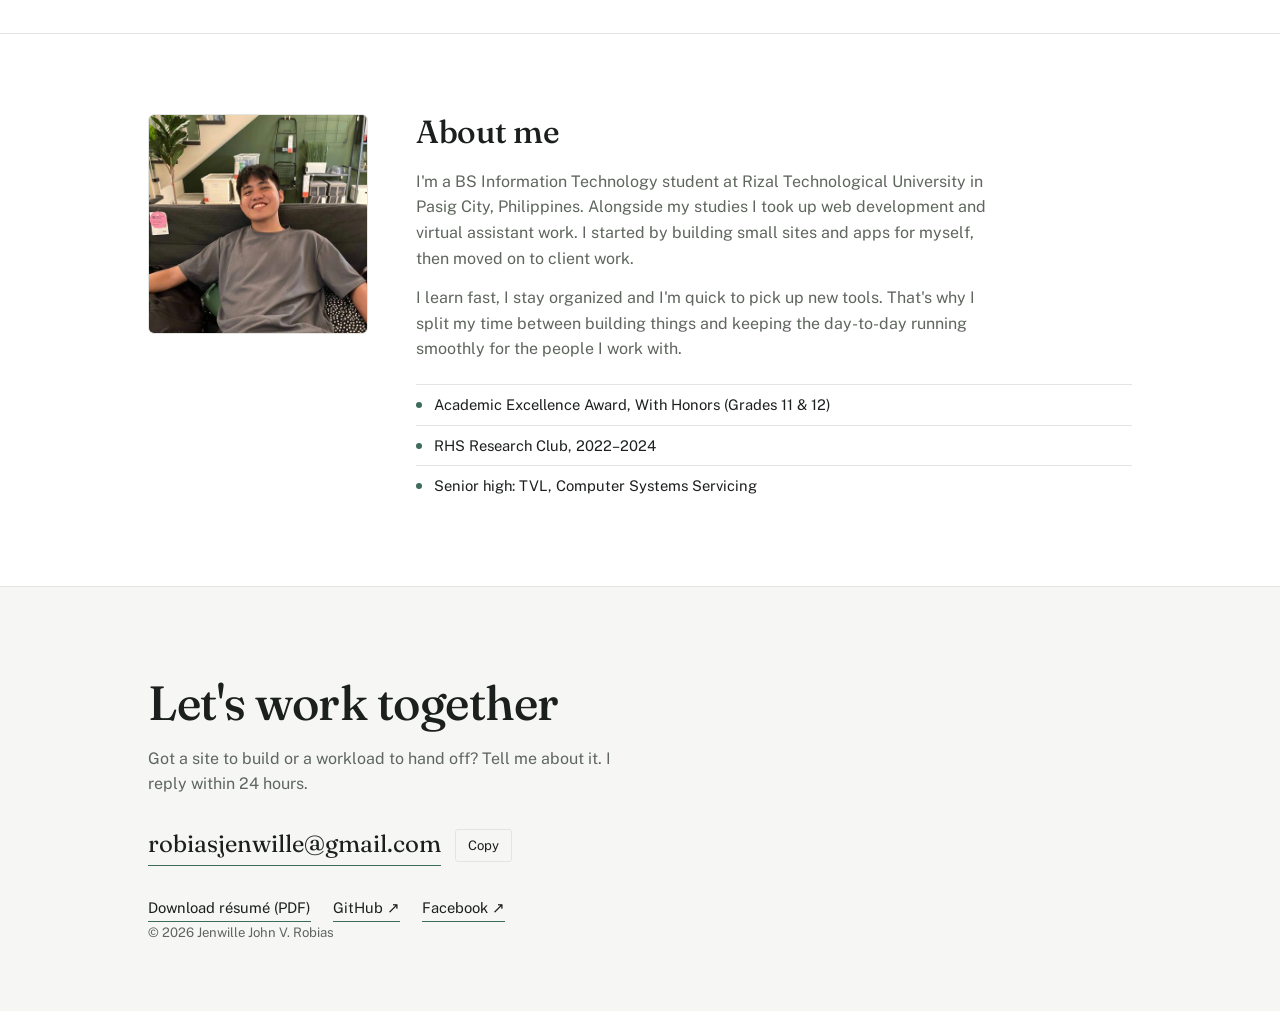
==== commit 4db6b9d6: "Redesign portfolio: case-study work section, sticky nav, resume link - Replace auto-scrolling carous" ====
--- a/index.html
+++ b/index.html
@@ -4,6 +4,16 @@
 <meta charset="UTF-8">
 <meta name="viewport" content="width=device-width, initial-scale=1, viewport-fit=cover">
 <title>Jenwille John V. Robias — Web Developer &amp; Virtual Assistant</title>
+<meta name="description" content="Jenwille John V. Robias, a freelance web developer and virtual assistant in Pasig City, PH. He builds websites and handles the admin work that keeps a business running.">
+<meta name="author" content="Jenwille John V. Robias">
+<meta name="theme-color" content="#3D6B5C">
+<meta property="og:type" content="website">
+<meta property="og:title" content="Jenwille John V. Robias — Web Developer &amp; Virtual Assistant">
+<meta property="og:description" content="Websites built. Businesses supported. Freelance web development and virtual assistance, remote from Pasig City, PH.">
+<meta property="og:url" content="https://robias-porfolio.vercel.app/">
+<meta property="og:image" content="https://robias-porfolio.vercel.app/photo.jpg">
+<meta name="twitter:card" content="summary">
+<link rel="icon" href="data:image/svg+xml,%3Csvg xmlns='http://www.w3.org/2000/svg' viewBox='0 0 64 64'%3E%3Crect width='64' height='64' rx='12' fill='%233D6B5C'/%3E%3Ctext x='32' y='43' font-family='Georgia,serif' font-size='30' fill='%23fff' text-anchor='middle'%3EJR%3C/text%3E%3C/svg%3E">
 <link rel="preconnect" href="https://fonts.googleapis.com">
 <link rel="preconnect" href="https://fonts.gstatic.com" crossorigin>
 <link href="https://fonts.googleapis.com/css2?family=Fraunces:opsz,wght@9..144,400;9..144,500;9..144,600&family=Public+Sans:wght@400;500;600&display=swap" rel="stylesheet">
@@ -11,191 +21,219 @@
 </head>
 <body>
 
-<nav class="topnav">
-  <div class="wrap">
-    <div class="brand">Jenwille John V. Robias</div>
+<a class="skip-link" href="#main">Skip to content</a>
+
+<nav class="topnav" aria-label="Main">
+  <div class="wrap">
+    <a class="brand" href="#top">Jenwille Robias</a>
     <div class="navlinks">
+      <a href="#work">Work</a>
+      <a href="#services">Services</a>
       <a href="#about">About</a>
-      <a href="#services">Services</a>
-      <a href="#work">Work</a>
       <a href="#contact">Contact</a>
+      <a class="nav-resume" href="resume.pdf" target="_blank" rel="noopener">Résumé</a>
     </div>
   </div>
 </nav>
 
-<header class="hero">
+<main id="main">
+
+<header class="hero" id="top">
   <div class="wrap hero-grid">
     <div class="hero-main">
+      <p class="eyebrow">Web developer &amp; virtual assistant</p>
       <h1 class="headline">Websites built. Businesses supported.</h1>
-      <p class="lead">I'm a freelance web developer and virtual assistant. I design and build sites, then handle the ongoing work of running them — updates, admin, scheduling, and inbox management — so you can focus on the business itself.</p>
+      <p class="lead">I'm Jenwille, a freelancer based in Pasig City. I design and build websites, then keep running the work behind them: updates, admin, scheduling and inbox management. That leaves you free to run the business.</p>
       <div class="cta-row">
-        <a class="btn-primary" href="mailto:robiasjenwille@gmail.com">Get in touch</a>
-        <a class="btn-secondary" href="#work">See my work</a>
-      </div>
-    </div>
-    <aside class="status-panel">
-      <div class="status-row"><span class="dot"></span> Available for new projects</div>
+        <a class="btn-primary" href="#work">See my work</a>
+        <a class="btn-secondary" href="mailto:robiasjenwille@gmail.com">Email me</a>
+      </div>
+    </div>
+    <aside class="status-panel" aria-label="Quick facts">
+      <div class="status-row"><span class="dot" aria-hidden="true"></span> Available for new projects</div>
       <dl>
         <div><dt>Based in</dt><dd>Pasig City, PH · Remote</dd></div>
-        <div><dt>Builds with</dt><dd>Wix, WordPress</dd></div>
+        <div><dt>Builds with</dt><dd>HTML, CSS &amp; JavaScript · Python · WordPress · Wix</dd></div>
+        <div><dt>Studying</dt><dd>BS Information Technology, RTU</dd></div>
         <div><dt>Response time</dt><dd>Within 24 hours</dd></div>
       </dl>
     </aside>
   </div>
 </header>
 
-<section id="about">
-  <div class="wrap about-grid">
-    <img class="about-photo" src="[data-uri]" alt="Photo of Jenwille John V. Robias">
-    <div>
-      <h2 style="margin-bottom:14px;">About me</h2>
-      <p>I'm a BS Information Technology student at Rizal Technological University, based in Pasig City, Philippines. I picked up web development and virtual assistant work alongside my studies — building small sites and apps for myself, then taking on client work as I went.</p>
-      <p>I'm a fast learner, organized, and comfortable picking up new tools quickly, which is why I split my time between building things and keeping the day-to-day running smoothly for the people I work with.</p>
-      <div class="about-links">
-        <a href="https://github.com/robszzs" target="_blank" rel="noopener">GitHub ↗</a>
-        <a href="https://www.facebook.com/robzz04" target="_blank" rel="noopener">Facebook ↗</a>
-      </div>
-    </div>
-  </div>
-</section>
-
-<section id="services">
-  <div class="wrap">
-    <h2>What I do</h2>
+<section id="work" aria-labelledby="work-title">
+  <div class="wrap">
+    <div class="section-head">
+      <h2 id="work-title">Selected work</h2>
+      <p>Apps I've designed and shipped, plus samples of my admin work.</p>
+    </div>
+
+    <article class="case">
+      <a class="case-media" href="https://sidequest-five-delta.vercel.app/" target="_blank" rel="noopener" tabindex="-1" aria-hidden="true">
+        <img src="sidequest-full.jpg" alt="" width="600" height="376" loading="lazy">
+      </a>
+      <div class="case-body">
+        <p class="case-meta">Web app · Solo project</p>
+        <h3>Sidequest</h3>
+        <p>A personal game diary. It works like Letterboxd, but for video games. You log the games you're playing, track hours and status (playing, completed, backlog, dropped), then rate and review each one. I built it for myself, so I handled the whole thing: the concept, the UI design, the front end and the deployment.</p>
+        <ul class="stack" aria-label="Built with">
+          <li>HTML</li><li>CSS</li><li>JavaScript</li><li>Vercel serverless API</li>
+        </ul>
+        <p class="case-note">The database is paused for now, so live entries won't load.</p>
+        <div class="case-links">
+          <a href="https://sidequest-five-delta.vercel.app/" target="_blank" rel="noopener">Live site ↗</a>
+          <a href="https://github.com/robszzs/sidequest" target="_blank" rel="noopener">Source code ↗</a>
+        </div>
+      </div>
+    </article>
+
+    <article class="case">
+      <a class="case-media" href="https://balikgamit.streamlit.app/" target="_blank" rel="noopener" tabindex="-1" aria-hidden="true">
+        <img src="balikgamit-full.jpg" alt="" width="600" height="251" loading="lazy">
+      </a>
+      <div class="case-body">
+        <p class="case-meta">Web app · Team project · Rizal Technological University</p>
+        <h3>BalikGamit</h3>
+        <p>RTU's online lost and found. Students and faculty sign in with their university email, then report lost or found items, search the listings and claim back what's theirs, all in one place.</p>
+        <!-- TODO: add one line about your role on the team, e.g. "I built the login flow and the item listing pages." -->
+        <ul class="stack" aria-label="Built with">
+          <li>Python</li><li>Streamlit</li><li>Database-backed auth</li>
+        </ul>
+        <div class="case-links">
+          <a href="https://balikgamit.streamlit.app/" target="_blank" rel="noopener">Live site ↗</a>
+          <a href="https://github.com/robszzs/BalikGamit" target="_blank" rel="noopener">Source code ↗</a>
+        </div>
+      </div>
+    </article>
+
+    <article class="case">
+      <a class="case-media sheet-mock" href="https://docs.google.com/spreadsheets/d/1KCQgEt2VsW5xtti5cFBzLwRbOoqXuT94/edit?usp=sharing" target="_blank" rel="noopener" tabindex="-1" aria-hidden="true">
+        <div class="sheet">
+          <div class="sheet-row sheet-head"><span>Item</span><span>Last</span><span>Now</span><span>Change</span></div>
+          <div class="sheet-row"><span>Rice, 25kg</span><span>1,250</span><span>1,310</span><span class="up">▲ 4.8%</span></div>
+          <div class="sheet-row"><span>Cooking oil</span><span>185</span><span>179</span><span class="down">▼ 3.2%</span></div>
+          <div class="sheet-row"><span>Sugar, 1kg</span><span>92</span><span>92</span><span>—</span></div>
+          <div class="sheet-row"><span>Eggs, tray</span><span>240</span><span>255</span><span class="up">▲ 6.3%</span></div>
+          <div class="sheet-row sheet-total"><span>Total</span><span>1,767</span><span>1,836</span><span class="up">▲ 3.9%</span></div>
+        </div>
+      </a>
+      <div class="case-body">
+        <p class="case-meta">Virtual assistance · Work sample</p>
+        <h3>Data entry &amp; tracking</h3>
+        <p>A set of working spreadsheets that show how I organize information for a client. There's a price tracker with live formulas and change alerts, a customer order log with running totals and an admin task tracker with status columns.</p>
+        <ul class="stack" aria-label="Built with">
+          <li>Google Sheets</li><li>Formulas</li><li>Conditional formatting</li>
+        </ul>
+        <div class="case-links">
+          <a href="https://docs.google.com/spreadsheets/d/1KCQgEt2VsW5xtti5cFBzLwRbOoqXuT94/edit?usp=sharing" target="_blank" rel="noopener">Open in Google Sheets ↗</a>
+        </div>
+      </div>
+    </article>
+
+    <p class="more-work">More on <a href="https://github.com/robszzs" target="_blank" rel="noopener">GitHub ↗</a></p>
+  </div>
+</section>
+
+<section id="services" aria-labelledby="services-title">
+  <div class="wrap">
+    <div class="section-head">
+      <h2 id="services-title">What I do</h2>
+      <p>One person for the website and the work around it.</p>
+    </div>
     <div class="services-grid">
-      <div>
+      <div class="service">
         <h3>Web development</h3>
         <ul>
-          <li>Responsive websites on Wix and WordPress</li>
-          <li>Landing pages, portfolios, and small business sites</li>
-          <li>Site edits, content updates, and ongoing maintenance</li>
+          <li>Responsive websites on WordPress and Wix, or hand-coded</li>
+          <li>Landing pages, portfolios and small business sites</li>
+          <li>Site edits, content updates and ongoing maintenance</li>
           <li>Basic SEO setup and page speed cleanup</li>
         </ul>
       </div>
-      <div>
+      <div class="service">
         <h3>Virtual assistance</h3>
         <ul>
-          <li>Inbox, calendar, and scheduling management</li>
+          <li>Inbox, calendar and scheduling management</li>
           <li>Content updates and social media scheduling</li>
-          <li>Research, data entry, and document organization</li>
-          <li>Customer support and follow-up messaging</li>
-        </ul>
-      </div>
-    </div>
-  </div>
-</section>
-
-<section class="toolkit">
-  <div class="wrap">
-    <h2>Toolkit</h2>
-    <div class="toolkit-grid">
-      <div>
-        <h4>Website</h4>
-        <p>HTML &amp; CSS · React · MySQL · Wix · WordPress · Figma</p>
-      </div>
-      <div>
-        <h4>Version control</h4>
-        <p>Git &amp; GitHub</p>
-      </div>
-      <div>
-        <h4>Admin &amp; ops</h4>
-        <p>MS Word, Excel &amp; PowerPoint · Google Sheets</p>
-      </div>
-      <div>
-        <h4>Design</h4>
-        <p>Figma · UI/UX mockups · basic branding &amp; layout</p>
-      </div>
-    </div>
-  </div>
-</section>
-
-<section id="work">
-  <div class="wrap">
-    <h2>Selected work</h2>
-  </div>
-
-  <div class="work-track-wrap">
-    <div class="work-track">
-
-      <div class="work-card">
-        <a class="work-preview" style="display:block;margin:0 0 16px;" href="https://sidequest-five-delta.vercel.app/" target="_blank" rel="noopener" tabindex="-1" aria-label="Open Sidequest"><img src="sidequest-full.jpg" alt="Preview of Sidequest" width="600" height="376" loading="lazy" style="display:block;width:100%;height:auto;border-radius:6px;"></a>
-        <h3>Sidequest</h3>
-        <p>A personal game diary web app I built for my own use — log the games I'm playing, track hours and status (playing, completed, backlog, dropped), and rate and review each entry.</p>
-        <p class="foot-meta" style="margin-top:6px;">Note: the database is currently paused, so live entries won't load.</p>
-        <span class="work-tag">Web development</span>
-        <p class="foot-meta" style="margin-top:10px;"><a href="https://sidequest-five-delta.vercel.app/" target="_blank" rel="noopener">sidequest-five-delta.vercel.app ↗</a></p>
-      </div>
-
-      <div class="work-card">
-        <a class="work-preview" style="display:block;margin:0 0 16px;" href="https://balikgamit.streamlit.app/" target="_blank" rel="noopener" tabindex="-1" aria-label="Open BalikGamit"><img src="balikgamit-full.jpg" alt="Preview of BalikGamit" width="600" height="251" loading="lazy" style="display:block;width:100%;height:auto;border-radius:6px;"></a>
-        <h3>BalikGamit</h3>
-        <p>A lost and found system built with Streamlit, helping people report and reclaim lost items.</p>
-        <span class="work-tag">Web development</span>
-        <p class="foot-meta" style="margin-top:10px;"><a href="https://balikgamit.streamlit.app/" target="_blank" rel="noopener">balikgamit.streamlit.app ↗</a></p>
-      </div>
-
-      <div class="work-card">
-        <div class="work-mark">Sw</div>
-        <h3>Sample Work: Data Entry &amp; Tracking</h3>
-        <p>A set of practice spreadsheets showing how I organize and track information — price tracking with live formulas and change alerts, a customer order log with running totals, and an admin task tracker with status tracking.</p>
-        <span class="work-tag">Virtual assistance</span>
-        <p class="foot-meta" style="margin-top:10px;"><a href="https://docs.google.com/spreadsheets/d/1KCQgEt2VsW5xtti5cFBzLwRbOoqXuT94/edit?usp=sharing" target="_blank" rel="noopener">View on Google Sheets ↗</a></p>
-      </div>
-
-      <!-- duplicate set — makes the loop seamless -->
-      <div class="work-card" aria-hidden="true">
-        <a class="work-preview" style="display:block;margin:0 0 16px;" href="https://sidequest-five-delta.vercel.app/" target="_blank" rel="noopener" tabindex="-1" aria-label="Open Sidequest"><img src="sidequest-full.jpg" alt="Preview of Sidequest" width="600" height="376" loading="lazy" style="display:block;width:100%;height:auto;border-radius:6px;"></a>
-        <h3>Sidequest</h3>
-        <p>A personal game diary web app I built for my own use — log the games I'm playing, track hours and status (playing, completed, backlog, dropped), and rate and review each entry.</p>
-        <p class="foot-meta" style="margin-top:6px;">Note: the database is currently paused, so live entries won't load.</p>
-        <span class="work-tag">Web development</span>
-        <p class="foot-meta" style="margin-top:10px;"><a href="https://sidequest-five-delta.vercel.app/" target="_blank" rel="noopener">sidequest-five-delta.vercel.app ↗</a></p>
-      </div>
-
-      <div class="work-card" aria-hidden="true">
-        <a class="work-preview" style="display:block;margin:0 0 16px;" href="https://balikgamit.streamlit.app/" target="_blank" rel="noopener" tabindex="-1" aria-label="Open BalikGamit"><img src="balikgamit-full.jpg" alt="Preview of BalikGamit" width="600" height="251" loading="lazy" style="display:block;width:100%;height:auto;border-radius:6px;"></a>
-        <h3>BalikGamit</h3>
-        <p>A lost and found system built with Streamlit, helping people report and reclaim lost items.</p>
-        <span class="work-tag">Web development</span>
-        <p class="foot-meta" style="margin-top:10px;"><a href="https://balikgamit.streamlit.app/" target="_blank" rel="noopener">balikgamit.streamlit.app ↗</a></p>
-      </div>
-
-      <div class="work-card" aria-hidden="true">
-        <div class="work-mark">Sw</div>
-        <h3>Sample Work: Data Entry &amp; Tracking</h3>
-        <p>A set of practice spreadsheets showing how I organize and track information — price tracking with live formulas and change alerts, a customer order log with running totals, and an admin task tracker with status tracking.</p>
-        <span class="work-tag">Virtual assistance</span>
-        <p class="foot-meta" style="margin-top:10px;"><a href="https://docs.google.com/spreadsheets/d/1KCQgEt2VsW5xtti5cFBzLwRbOoqXuT94/edit?usp=sharing" target="_blank" rel="noopener">View on Google Sheets ↗</a></p>
-      </div>
-
-    </div>
-  </div>
-</section>
-
-<section class="process">
-  <div class="wrap">
-    <h2>How I work</h2>
+          <li>Research, data entry and document organization</li>
+          <li>Customer support and follow-up messages</li>
+        </ul>
+      </div>
+    </div>
+
+    <div class="toolkit">
+      <h3 class="toolkit-title">Toolkit</h3>
+      <dl class="toolkit-grid">
+        <div><dt>Build</dt><dd>HTML · CSS · JavaScript · React · Python · Streamlit · MySQL</dd></div>
+        <div><dt>Platforms</dt><dd>WordPress · Wix · Vercel · Git &amp; GitHub</dd></div>
+        <div><dt>Design</dt><dd>Figma · UI mockups · basic branding &amp; layout</dd></div>
+        <div><dt>Admin</dt><dd>Google Sheets · Excel · Word · PowerPoint</dd></div>
+      </dl>
+    </div>
+  </div>
+</section>
+
+<section class="process" aria-labelledby="process-title">
+  <div class="wrap">
+    <div class="section-head">
+      <h2 id="process-title">How I work</h2>
+    </div>
     <ol>
-      <li><span class="num">01</span><div><h4>Discover</h4><p>A short call to understand your goals, your current tools, and where the day-to-day work is piling up.</p></div></li>
-      <li><span class="num">02</span><div><h4>Build or organize</h4><p>I design and build the site, or set up the systems and routines that keep things running.</p></div></li>
-      <li><span class="num">03</span><div><h4>Launch and support</h4><p>Once it's live, I stay on for updates, admin, and the ongoing tasks that keep it moving.</p></div></li>
+      <li><span class="num">01</span><div><h3>Discover</h3><p>A short call to learn your goals, the tools you already use and where the day-to-day work is piling up.</p></div></li>
+      <li><span class="num">02</span><div><h3>Build or organize</h3><p>I design and build the site, or I set up the systems and routines that keep things running.</p></div></li>
+      <li><span class="num">03</span><div><h3>Launch and support</h3><p>After launch I stay on for updates, admin and the ongoing tasks that keep it moving.</p></div></li>
     </ol>
   </div>
 </section>
 
+<section id="about" aria-labelledby="about-title">
+  <div class="wrap about-grid">
+    <img class="about-photo" src="photo.jpg" alt="Portrait of Jenwille John V. Robias" width="480" height="480" loading="lazy">
+    <div>
+      <h2 id="about-title">About me</h2>
+      <p>I'm a BS Information Technology student at Rizal Technological University in Pasig City, Philippines. Alongside my studies I took up web development and virtual assistant work. I started by building small sites and apps for myself, then moved on to client work.</p>
+      <p>I learn fast, I stay organized and I'm quick to pick up new tools. That's why I split my time between building things and keeping the day-to-day running smoothly for the people I work with.</p>
+      <ul class="facts">
+        <li>Academic Excellence Award, With Honors (Grades 11 &amp; 12)</li>
+        <li>RHS Research Club, 2022–2024</li>
+        <li>Senior high: TVL, Computer Systems Servicing</li>
+      </ul>
+    </div>
+  </div>
+</section>
+
+</main>
+
 <footer class="contact" id="contact">
   <div class="wrap">
     <h2>Let's work together</h2>
-    <p>Have a site to build or a workload to hand off? I'd like to hear about it.</p>
-    <span class="contact-email" style="cursor: text; user-select: all;">robiasjenwille@gmail.com</span>
-    <div class="about-links" style="margin-top:22px;">
+    <p>Got a site to build or a workload to hand off? Tell me about it. I reply within 24 hours.</p>
+    <div class="contact-row">
+      <a class="contact-email" href="mailto:robiasjenwille@gmail.com">robiasjenwille@gmail.com</a>
+      <button class="copy-btn" type="button" data-copy="robiasjenwille@gmail.com">Copy</button>
+    </div>
+    <div class="contact-links">
+      <a href="resume.pdf" download="Jenwille_John_Robias_Resume.pdf">Download résumé (PDF)</a>
       <a href="https://github.com/robszzs" target="_blank" rel="noopener">GitHub ↗</a>
       <a href="https://www.facebook.com/robzz04" target="_blank" rel="noopener">Facebook ↗</a>
-      <a href="[data-uri]" download="Jenwille_John_Robias_Resume.pdf">Download resume (PDF)</a>
-    </div>
+    </div>
+    <p class="fine">© <span id="year">2026</span> Jenwille John V. Robias</p>
   </div>
 </footer>
 
-
+<script>
+  document.getElementById('year').textContent = new Date().getFullYear();
+  document.querySelectorAll('.copy-btn').forEach(function (btn) {
+    btn.addEventListener('click', function () {
+      var done = function () {
+        btn.textContent = 'Copied';
+        setTimeout(function () { btn.textContent = 'Copy'; }, 1800);
+      };
+      try {
+        navigator.clipboard.writeText(btn.dataset.copy).then(done, function () {});
+      } catch (e) {}
+    });
+  });
+</script>
 </body>
 </html>
--- a/styles.css
+++ b/styles.css
@@ -2,13 +2,14 @@
     --bg: #FFFFFF;
     --bg-soft: #F6F7F5;
     --ink: #1B1F1D;
-    --muted: #6B716A;
+    --muted: #5F665E;
     --accent: #3D6B5C;
     --accent-soft: #E7EEEA;
     --line: #E2E5E1;
+    --up: #A4442F;
+    --down: #3D6B5C;
+    --nav-bg: rgba(255, 255, 255, 0.86);
     box-sizing: border-box;
-    padding-top: env(safe-area-inset-top, 0px);
-    padding-bottom: env(safe-area-inset-bottom, 0px);
   }
   @media (prefers-color-scheme: dark) {
     :root:not([data-theme="light"]) {
@@ -19,6 +20,9 @@
       --accent: #7FB09E;
       --accent-soft: #202824;
       --line: #2A2E2B;
+      --up: #E08A74;
+      --down: #7FB09E;
+      --nav-bg: rgba(20, 23, 22, 0.86);
     }
   }
   :root[data-theme="dark"] {
@@ -29,9 +33,13 @@
     --accent: #7FB09E;
     --accent-soft: #202824;
     --line: #2A2E2B;
+    --up: #E08A74;
+    --down: #7FB09E;
+    --nav-bg: rgba(20, 23, 22, 0.86);
   }
   * { box-sizing: border-box; }
-  html { scroll-behavior: smooth; scroll-padding-top: env(safe-area-inset-top, 0px); }
+  html { scroll-behavior: smooth; scroll-padding-top: 80px; }
+  @media (prefers-reduced-motion: reduce) { html { scroll-behavior: auto; } }
   html, body { background: var(--bg); }
   body {
     margin: 0;
@@ -40,6 +48,7 @@
     font-size: 16px;
     line-height: 1.6;
     -webkit-font-smoothing: antialiased;
+    padding-bottom: env(safe-area-inset-bottom, 0px);
   }
   h1, h2, h3, h4 {
     font-family: "Fraunces", Georgia, serif;
@@ -49,50 +58,87 @@
     letter-spacing: -0.01em;
   }
   a { color: inherit; }
+  img { max-width: 100%; }
+  :focus-visible { outline: 2px solid var(--accent); outline-offset: 3px; border-radius: 2px; }
   .wrap {
-    max-width: 980px;
+    max-width: 1040px;
     margin: 0 auto;
     padding: 0 28px;
   }
+
+  .skip-link {
+    position: absolute;
+    left: 16px; top: -60px;
+    background: var(--accent); color: var(--bg);
+    padding: 10px 16px; border-radius: 3px;
+    z-index: 100; text-decoration: none;
+  }
+  .skip-link:focus { top: 12px; }
+
+  /* NAV */
   nav.topnav {
-    padding-top: max(28px, env(safe-area-inset-top, 0px));
-    padding-bottom: 20px;
+    position: sticky;
+    top: 0;
+    z-index: 50;
+    background: var(--nav-bg);
+    -webkit-backdrop-filter: saturate(1.4) blur(10px);
+            backdrop-filter: saturate(1.4) blur(10px);
+    border-bottom: 1px solid var(--line);
+    padding-top: max(14px, env(safe-area-inset-top, 0px));
+    padding-bottom: 14px;
   }
   .topnav .wrap {
     display: flex;
     justify-content: space-between;
     align-items: center;
-    gap: 16px;
+    gap: 12px 20px;
     flex-wrap: wrap;
   }
   .brand {
     font-family: "Fraunces", serif;
-    font-size: 1.05rem;
+    font-size: 1.08rem;
     font-weight: 600;
-  }
-  .navlinks { display: flex; gap: 24px; font-size: 0.92rem; }
+    text-decoration: none;
+  }
+  .navlinks { display: flex; align-items: center; gap: 22px; font-size: 0.92rem; flex-wrap: wrap; }
   .navlinks a { text-decoration: none; color: var(--muted); border-bottom: 1px solid transparent; transition: color .15s, border-color .15s; }
-  .navlinks a:hover, .navlinks a:focus-visible { color: var(--ink); border-color: var(--accent); }
+  .navlinks a:hover { color: var(--ink); border-color: var(--accent); }
+  .navlinks .nav-resume {
+    color: var(--ink);
+    border: 1px solid var(--line);
+    border-radius: 3px;
+    padding: 5px 12px;
+  }
+  .navlinks .nav-resume:hover { border-color: var(--accent); }
 
   /* HERO */
-  header.hero { padding: 40px 0 80px; opacity: 0; animation: rise .6s ease-out .05s forwards; }
+  header.hero { padding: 72px 0 88px; opacity: 0; animation: rise .6s ease-out .05s forwards; }
   @keyframes rise { from { opacity: 0; transform: translateY(10px); } to { opacity: 1; transform: translateY(0); } }
   @media (prefers-reduced-motion: reduce) { header.hero { animation: none; opacity: 1; } }
   .hero-grid {
     display: grid;
     grid-template-columns: 1.5fr 1fr;
     gap: 56px;
-    align-items: start;
-  }
-  h1.headline { font-size: clamp(2.1rem, 4.6vw, 3.4rem); max-width: 12ch; }
-  .lead { max-width: 46ch; color: var(--muted); font-size: 1.05rem; margin-top: 22px; }
-  .cta-row { display: flex; gap: 14px; margin-top: 32px; flex-wrap: wrap; }
+    align-items: end;
+  }
+  .eyebrow {
+    margin: 0 0 18px;
+    font-size: 0.82rem;
+    letter-spacing: 0.08em;
+    text-transform: uppercase;
+    color: var(--accent);
+    font-weight: 600;
+  }
+  h1.headline { font-size: clamp(2.3rem, 5.4vw, 3.9rem); max-width: 12ch; }
+  .lead { max-width: 48ch; color: var(--muted); font-size: 1.08rem; margin: 24px 0 0; }
+  .cta-row { display: flex; gap: 14px; margin-top: 34px; flex-wrap: wrap; }
   .btn-primary, .btn-secondary {
     display: inline-block;
     padding: 12px 22px;
     text-decoration: none;
     font-size: 0.95rem;
     border-radius: 3px;
+    transition: opacity .15s, border-color .15s;
   }
   .btn-primary { background: var(--accent); color: var(--bg); }
   .btn-secondary { border: 1px solid var(--line); color: var(--ink); }
@@ -109,7 +155,6 @@
   .dot {
     width: 8px; height: 8px; border-radius: 50%;
     background: var(--accent);
-    box-shadow: 0 0 0 0 rgba(63,107,92,.5);
     animation: pulse 2.4s ease-out infinite;
   }
   @media (prefers-reduced-motion: reduce) { .dot { animation: none; } }
@@ -119,125 +164,178 @@
     100% { box-shadow: 0 0 0 0 rgba(63,107,92,0); }
   }
   .status-panel dl { margin: 0; }
-  .status-panel dl > div { padding: 12px 0; border-top: 1px solid var(--line); }
+  .status-panel dl > div { padding: 11px 0; border-top: 1px solid var(--line); }
   .status-panel dl > div:first-child { border-top: none; padding-top: 0; }
-  .status-panel dt { font-size: 0.78rem; color: var(--muted); margin-bottom: 3px; }
+  .status-panel dt { font-size: 0.78rem; color: var(--muted); margin-bottom: 2px; }
   .status-panel dd { margin: 0; font-size: 0.92rem; }
 
-  section { padding: 64px 0; border-top: 1px solid var(--line); }
-  section h2 { font-size: 1.6rem; margin-bottom: 34px; }
+  /* SECTIONS */
+  section { padding: 80px 0; border-top: 1px solid var(--line); }
+  .section-head { margin-bottom: 44px; }
+  .section-head h2, section h2 { font-size: clamp(1.6rem, 3vw, 2rem); }
+  .section-head p { margin: 10px 0 0; color: var(--muted); max-width: 52ch; }
+
+  /* WORK — case studies */
+  .case {
+    display: grid;
+    grid-template-columns: 1.15fr 1fr;
+    gap: 44px;
+    align-items: center;
+    padding: 40px 0;
+    border-top: 1px solid var(--line);
+  }
+  .case:first-of-type { border-top: none; padding-top: 0; }
+  .case:nth-of-type(even) .case-media { order: 2; }
+  .case-media {
+    display: block;
+    border: 1px solid var(--line);
+    border-radius: 6px;
+    background: var(--bg-soft);
+    padding: 14px;
+    overflow: hidden;
+    transition: border-color .2s, transform .2s;
+  }
+  .case-media:hover { border-color: var(--accent); transform: translateY(-2px); }
+  @media (prefers-reduced-motion: reduce) { .case-media:hover { transform: none; } }
+  .case-media img {
+    display: block;
+    width: 100%;
+    height: auto;
+    border-radius: 4px;
+    border: 1px solid var(--line);
+  }
+  .case-meta { margin: 0 0 8px; font-size: 0.8rem; color: var(--accent); font-weight: 500; }
+  .case h3 { font-size: 1.5rem; margin-bottom: 12px; }
+  .case-body > p { color: var(--muted); margin: 0 0 16px; }
+  .stack { list-style: none; padding: 0; margin: 0 0 16px; display: flex; flex-wrap: wrap; gap: 8px; }
+  .stack li {
+    font-size: 0.78rem;
+    padding: 3px 10px;
+    border-radius: 999px;
+    background: var(--accent-soft);
+    color: var(--accent);
+  }
+  .case-body > .case-note {
+    font-size: 0.85rem;
+    padding-left: 12px;
+    border-left: 2px solid var(--line);
+  }
+  .case-links { display: flex; gap: 20px; flex-wrap: wrap; font-size: 0.92rem; }
+  .case-links a, .more-work a, .contact-links a {
+    text-decoration: none;
+    border-bottom: 1px solid var(--accent);
+    padding-bottom: 1px;
+  }
+  .case-links a:hover, .more-work a:hover, .contact-links a:hover { color: var(--accent); }
+  .more-work { margin: 24px 0 0; color: var(--muted); font-size: 0.92rem; }
+
+  /* Spreadsheet mock for the VA sample */
+  .sheet-mock { text-decoration: none; }
+  .sheet {
+    font-size: 0.8rem;
+    font-variant-numeric: tabular-nums;
+    border: 1px solid var(--line);
+    border-radius: 4px;
+    background: var(--bg);
+    overflow: hidden;
+  }
+  .sheet-row { display: grid; grid-template-columns: 1.6fr 1fr 1fr 1fr; }
+  .sheet-row span { padding: 9px 12px; border-top: 1px solid var(--line); border-left: 1px solid var(--line); white-space: nowrap; overflow: hidden; text-overflow: ellipsis; }
+  .sheet-row span:first-child { border-left: none; }
+  .sheet-row span:not(:first-child) { text-align: right; }
+  .sheet-head span { border-top: none; background: var(--accent-soft); color: var(--accent); font-weight: 600; }
+  .sheet-total span { font-weight: 600; }
+  .sheet .up { color: var(--up); }
+  .sheet .down { color: var(--down); }
+
+  /* SERVICES */
+  .services-grid { display: grid; grid-template-columns: 1fr 1fr; gap: 24px; }
+  .service {
+    border: 1px solid var(--line);
+    border-radius: 4px;
+    padding: 26px 28px;
+    background: var(--bg-soft);
+  }
+  .service h3 { font-size: 1.2rem; margin-bottom: 14px; }
+  .service ul { margin: 0; padding-left: 18px; color: var(--muted); }
+  .service li { margin-bottom: 8px; }
+  .service li:last-child { margin-bottom: 0; }
+
+  .toolkit { margin-top: 56px; }
+  .toolkit-title {
+    font-family: "Public Sans", sans-serif;
+    font-size: 0.82rem;
+    font-weight: 600;
+    letter-spacing: 0.08em;
+    text-transform: uppercase;
+    color: var(--muted);
+    margin-bottom: 18px;
+  }
+  .toolkit-grid { display: grid; grid-template-columns: 1fr 1fr; gap: 20px 48px; margin: 0; }
+  .toolkit-grid dt { font-weight: 600; font-size: 0.95rem; margin-bottom: 4px; }
+  .toolkit-grid dd { margin: 0; color: var(--muted); }
+
+  /* PROCESS */
+  .process ol { list-style: none; margin: 0; padding: 0; display: grid; grid-template-columns: repeat(3, 1fr); gap: 32px; }
+  .process li { display: block; border-top: 2px solid var(--accent); padding-top: 18px; }
+  .process .num { display: block; font-family: "Fraunces", serif; color: var(--accent); font-size: 0.95rem; margin-bottom: 10px; }
+  .process h3 { font-size: 1.1rem; margin-bottom: 8px; }
+  .process p { margin: 0; color: var(--muted); font-size: 0.95rem; }
 
   /* ABOUT */
-  .about-grid { display: grid; grid-template-columns: 160px 1fr; gap: 40px; align-items: start; }
-  .about-photo { width: 140px; height: 140px; border-radius: 50%; object-fit: cover; border: 1px solid var(--line); }
-  .about-grid p { color: var(--muted); max-width: 56ch; margin: 0 0 14px; }
-  .about-links { display: flex; gap: 18px; margin-top: 6px; font-size: 0.92rem; }
-  .about-links a { text-decoration: none; border-bottom: 1px solid var(--accent); padding-bottom: 1px; }
-
-  /* SERVICES */
-  .services-grid { display: grid; grid-template-columns: 1fr 1fr; gap: 48px; }
-  .services-grid h3 { font-size: 1.15rem; margin-bottom: 14px; }
-  .services-grid ul { margin: 0; padding-left: 18px; color: var(--muted); }
-  .services-grid li { margin-bottom: 8px; }
-
-  /* TOOLKIT */
-  .toolkit-grid { display: grid; grid-template-columns: 1fr 1fr; gap: 32px; }
-  .toolkit-grid h4 { font-size: 0.95rem; font-weight: 600; font-family: "Public Sans", sans-serif; margin-bottom: 8px; }
-  .toolkit-grid p { margin: 0; color: var(--muted); }
-
-  /* WORK — sideways looping carousel */
-  #work .wrap { padding-bottom: 0; }
-  .work-track-wrap {
-    overflow: hidden;
-    margin-top: 8px;
-    -webkit-mask-image: linear-gradient(90deg, transparent 0, #000 48px, #000 calc(100% - 48px), transparent 100%);
-            mask-image: linear-gradient(90deg, transparent 0, #000 48px, #000 calc(100% - 48px), transparent 100%);
-  }
-  .work-track {
-    display: flex;
-    gap: 24px;
-    width: max-content;
-    padding: 4px 0 30px;
-    animation: work-scroll 34s linear infinite;
-  }
-  .work-track:hover { animation-play-state: paused; }
-  @keyframes work-scroll {
-    from { transform: translateX(0); }
-    to   { transform: translateX(-50%); }
-  }
-  @media (prefers-reduced-motion: reduce) {
-    .work-track { animation: none; overflow-x: auto; padding-bottom: 4px; }
-  }
-  .work-card {
-    flex: 0 0 auto;
-    width: min(360px, 82vw);
-    border: 1px solid var(--line);
-    border-radius: 4px;
-    padding: 24px 26px;
+  .about-grid { display: grid; grid-template-columns: 220px 1fr; gap: 48px; align-items: start; }
+  .about-photo { width: 220px; height: 220px; border-radius: 6px; object-fit: cover; border: 1px solid var(--line); }
+  .about-grid h2 { margin-bottom: 18px; }
+  .about-grid p { color: var(--muted); max-width: 58ch; margin: 0 0 14px; }
+  .facts { margin: 22px 0 0; padding: 0; list-style: none; font-size: 0.92rem; }
+  .facts li { padding: 8px 0 8px 18px; border-top: 1px solid var(--line); position: relative; }
+  .facts li::before { content: ""; position: absolute; left: 0; top: 17px; width: 6px; height: 6px; border-radius: 50%; background: var(--accent); }
+
+  /* CONTACT */
+  footer.contact {
+    padding: 88px 0 max(40px, env(safe-area-inset-bottom, 0px));
+    border-top: 1px solid var(--line);
     background: var(--bg-soft);
   }
-  .work-card .work-mark {
-    width: 44px; height: 44px;
-    border-radius: 3px;
-    background: var(--accent-soft);
-    display: flex; align-items: center; justify-content: center;
-    color: var(--accent);
-    font-family: "Fraunces", serif;
-    font-size: 1.05rem;
-    margin-bottom: 16px;
-  }
-  .work-card h3 { font-size: 1.05rem; font-weight: 500; margin-bottom: 8px; }
-  .work-card p { margin: 0; color: var(--muted); font-size: 0.92rem; }
-  .work-tag { font-size: 0.78rem; color: var(--accent); margin-top: 10px; display: inline-block; }
-
-  /* PROCESS */
-  .process ol { list-style: none; margin: 0; padding: 0; }
-  .process li { display: grid; grid-template-columns: 40px 1fr; gap: 20px; padding: 18px 0; border-top: 1px solid var(--line); }
-  .process li:first-child { border-top: none; padding-top: 0; }
-  .process .num { font-family: "Fraunces", serif; color: var(--muted); font-size: 0.95rem; }
-  .process h4 { font-size: 1.02rem; font-weight: 500; margin-bottom: 4px; }
-  .process p { margin: 0; color: var(--muted); font-size: 0.95rem; max-width: 56ch; }
-
-  /* CONTACT */
-  footer.contact { padding: 64px 0 max(56px, env(safe-area-inset-bottom, 0px)); }
-  footer.contact h2 { font-size: 1.8rem; margin-bottom: 16px; max-width: 16ch; }
-  footer.contact p { color: var(--muted); max-width: 48ch; margin-bottom: 26px; }
+  footer.contact h2 { font-size: clamp(2rem, 4.4vw, 3rem); margin-bottom: 16px; max-width: 16ch; }
+  footer.contact > .wrap > p { color: var(--muted); max-width: 48ch; margin: 0 0 28px; }
+  .contact-row { display: flex; align-items: center; gap: 14px; flex-wrap: wrap; }
   .contact-email {
     font-family: "Fraunces", serif;
-    font-size: 1.3rem;
+    font-size: clamp(1.15rem, 3.4vw, 1.5rem);
     text-decoration: none;
     border-bottom: 1px solid var(--accent);
     padding-bottom: 2px;
-  }
-  .foot-meta { margin-top: 40px; color: var(--muted); font-size: 0.85rem; }
-
-  @media (max-width: 700px) {
-    .hero-grid { grid-template-columns: 1fr; }
-    .about-grid { grid-template-columns: 1fr; }
-    .about-photo { width: 96px; height: 96px; }
-    .services-grid { grid-template-columns: 1fr; }
-    .toolkit-grid { grid-template-columns: 1fr; }
-    .navlinks { gap: 16px; }
-  }
-
-  .work-preview {
-    display: block;
-    margin: -24px -26px 18px;
-    aspect-ratio: 2 / 1;
-    overflow: hidden;
-    border-bottom: 1px solid var(--line);
-    border-radius: 3px 3px 0 0;
-    background: var(--accent-soft);
-  }
-  .work-preview img {
-    display: block;
-    width: 100%;
-    height: 100%;
-    object-fit: cover;
-    object-position: 50% 55%;
-    transition: transform 0.35s ease;
-  }
-  .work-preview:hover img { transform: scale(1.03); }
-  @media (prefers-reduced-motion: reduce) {
-    .work-preview img { transition: none; }
-  }
+    overflow-wrap: anywhere;
+  }
+  .contact-email:hover { color: var(--accent); }
+  .copy-btn {
+    font: inherit;
+    font-size: 0.82rem;
+    color: var(--ink);
+    background: transparent;
+    border: 1px solid var(--line);
+    border-radius: 3px;
+    padding: 5px 12px;
+    cursor: pointer;
+  }
+  .copy-btn:hover { border-color: var(--accent); }
+  .contact-links { display: flex; gap: 22px; flex-wrap: wrap; margin-top: 30px; font-size: 0.92rem; }
+  .fine { margin: 64px 0 0; color: var(--muted); font-size: 0.82rem; }
+
+  @media (max-width: 760px) {
+    .wrap { padding: 0 16px; }
+    header.hero { padding: 48px 0 64px; }
+    section { padding: 60px 0; }
+    .hero-grid, .about-grid, .services-grid, .toolkit-grid { grid-template-columns: 1fr; }
+    .hero-grid { gap: 36px; }
+    .case { grid-template-columns: 1fr; gap: 22px; }
+    .case:nth-of-type(even) .case-media { order: 0; }
+    .process ol { grid-template-columns: 1fr; gap: 24px; }
+    .about-grid { gap: 24px; }
+    .about-photo { width: 120px; height: 120px; }
+    .navlinks { gap: 14px; }
+    .sheet { font-size: 0.72rem; }
+    .sheet-row span { padding: 8px 8px; }
+  }
+  .hero-grid > *, .case > *, .about-grid > *, .services-grid > * { min-width: 0; }
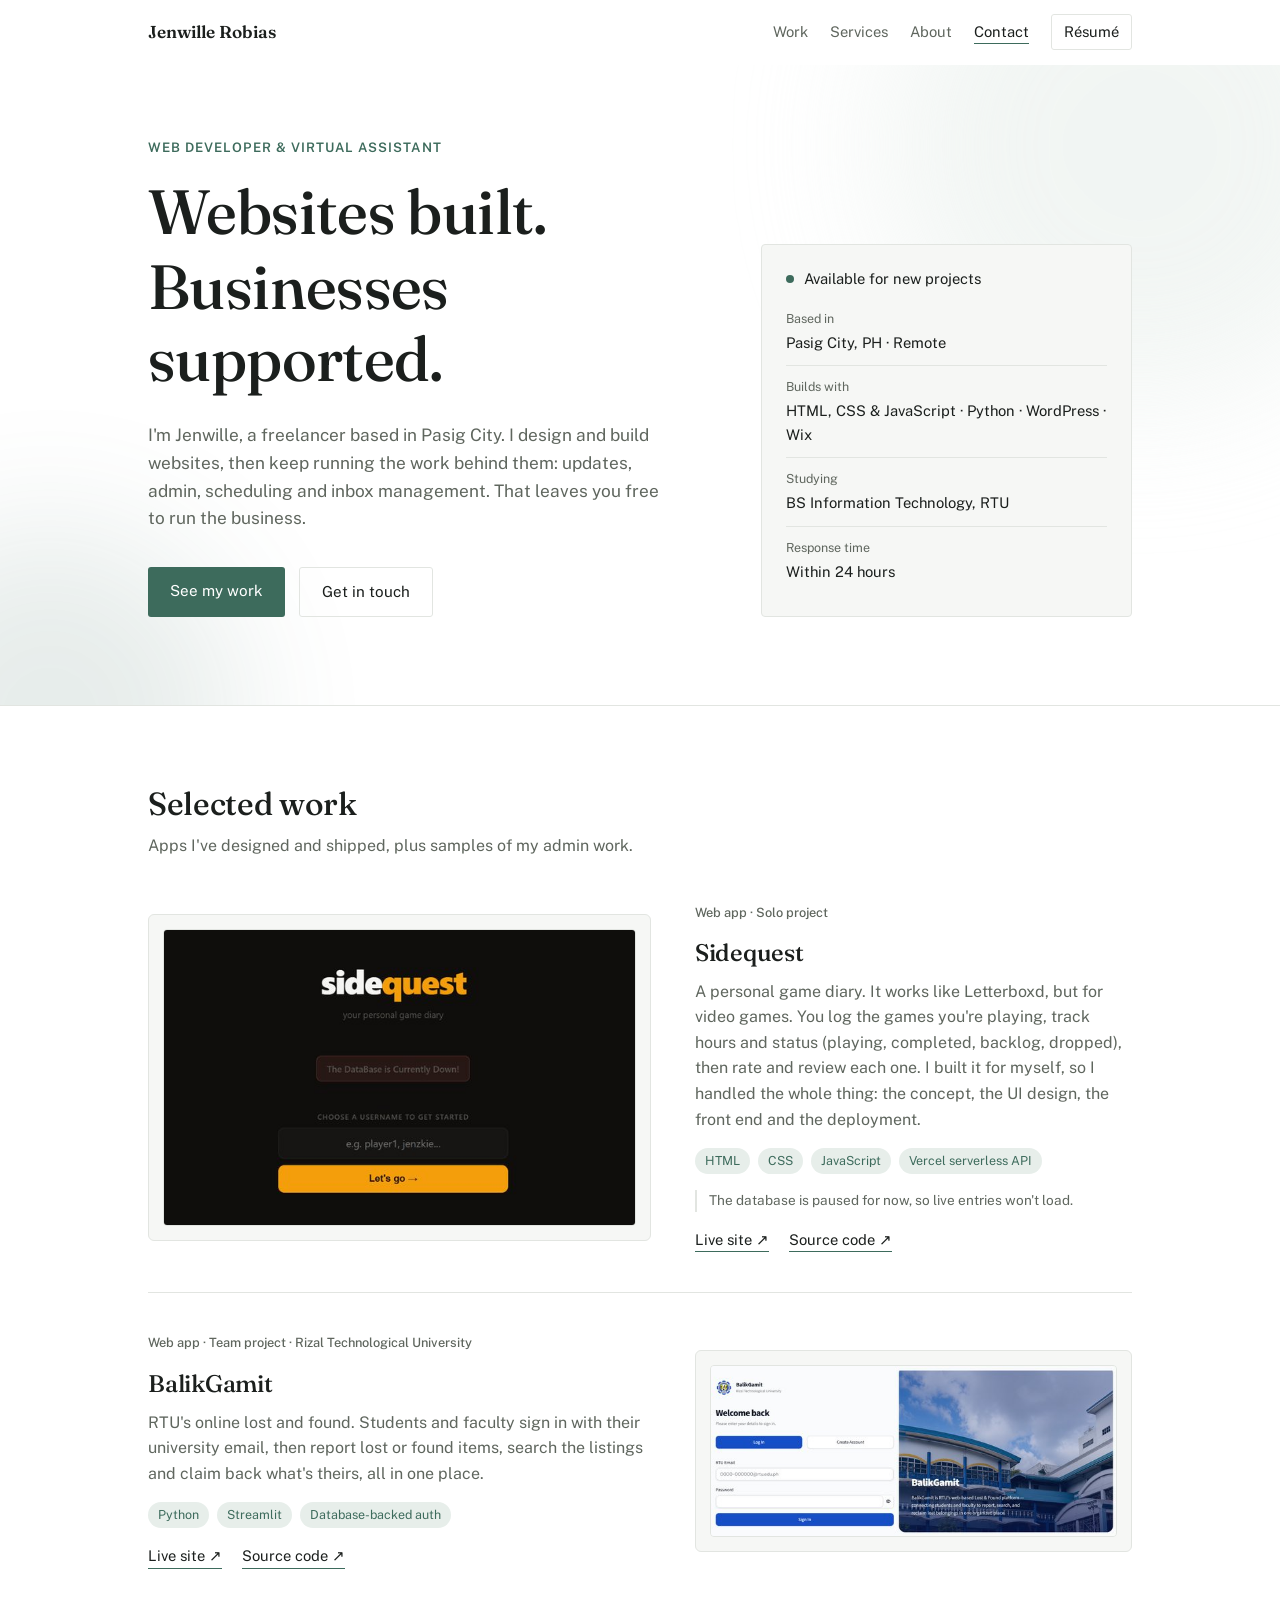
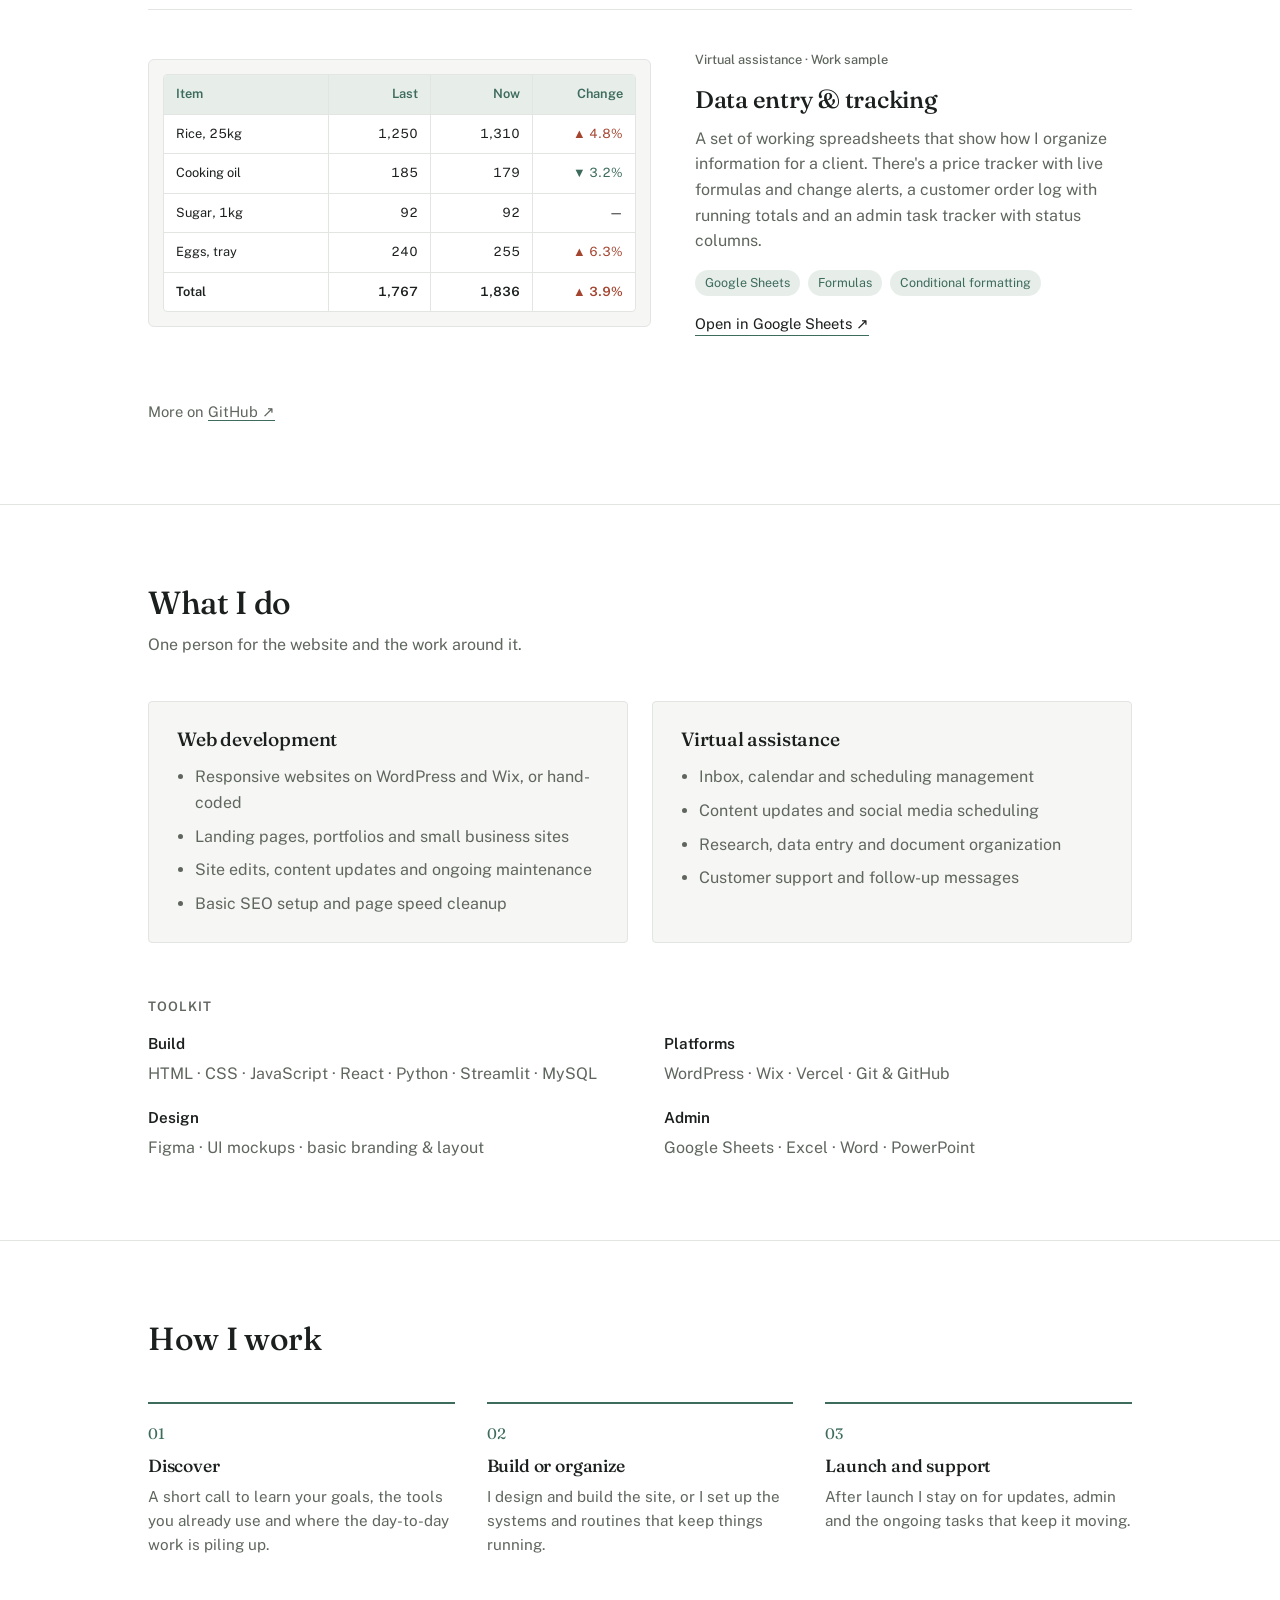
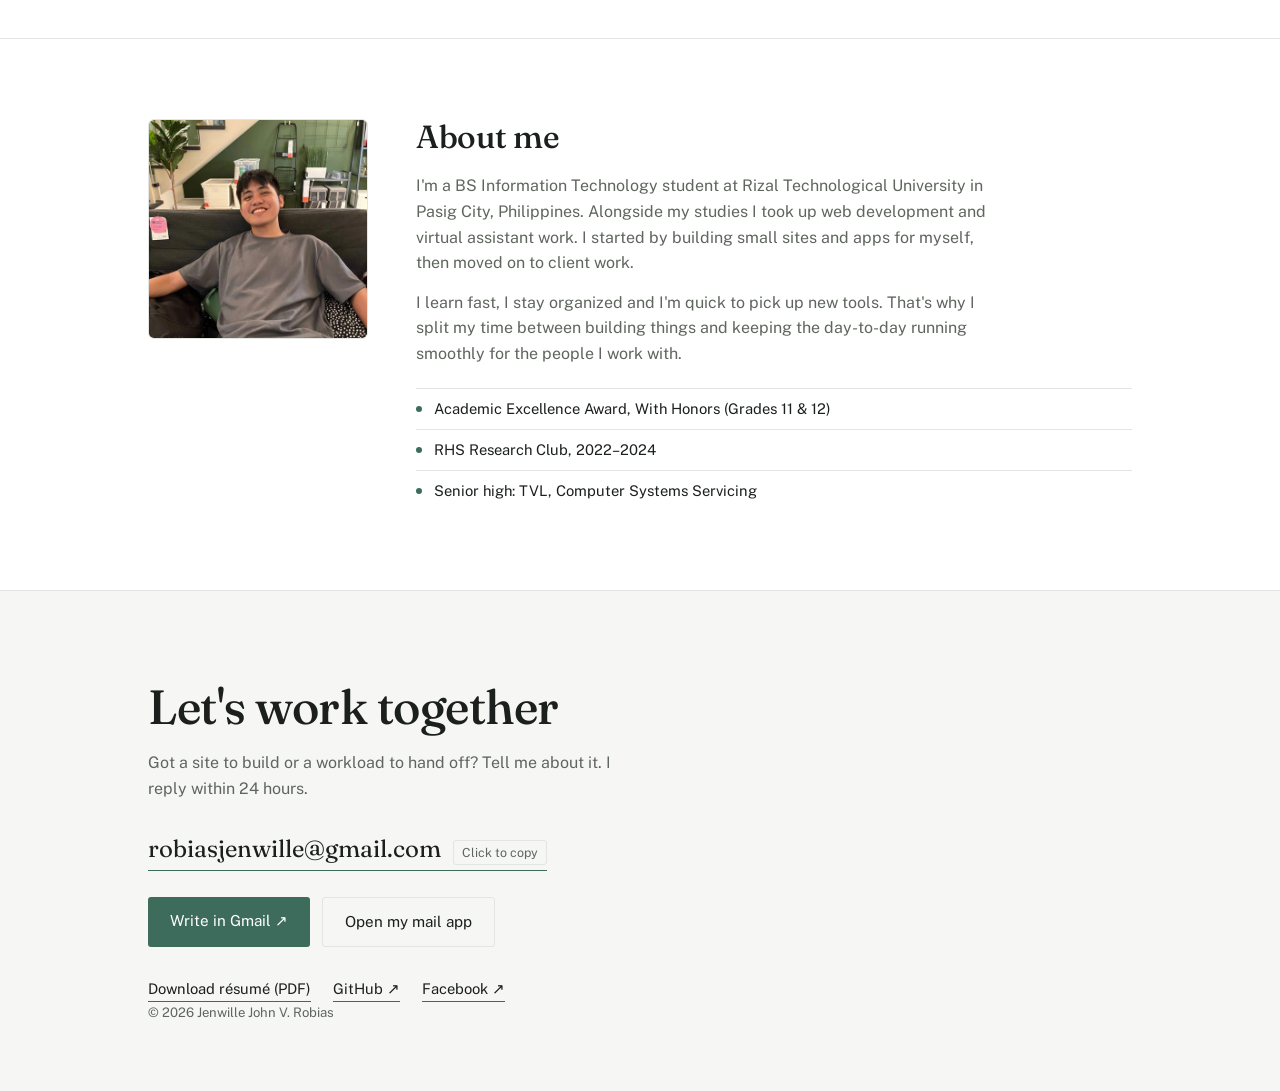
==== commit ba79d505: "Add animations and reliable email contact options - Staggered hero entrance, drifting background glo" ====
--- a/index.html
+++ b/index.html
@@ -1,5 +1,5 @@
 <!DOCTYPE html>
-<html lang="en">
+<html lang="en" class="no-js">
 <head>
 <meta charset="UTF-8">
 <meta name="viewport" content="width=device-width, initial-scale=1, viewport-fit=cover">
@@ -18,6 +18,7 @@
 <link rel="preconnect" href="https://fonts.gstatic.com" crossorigin>
 <link href="https://fonts.googleapis.com/css2?family=Fraunces:opsz,wght@9..144,400;9..144,500;9..144,600&family=Public+Sans:wght@400;500;600&display=swap" rel="stylesheet">
 <link rel="stylesheet" href="styles.css">
+<script>document.documentElement.className = "js";</script>
 </head>
 <body>
 
@@ -41,15 +42,15 @@
 <header class="hero" id="top">
   <div class="wrap hero-grid">
     <div class="hero-main">
-      <p class="eyebrow">Web developer &amp; virtual assistant</p>
-      <h1 class="headline">Websites built. Businesses supported.</h1>
-      <p class="lead">I'm Jenwille, a freelancer based in Pasig City. I design and build websites, then keep running the work behind them: updates, admin, scheduling and inbox management. That leaves you free to run the business.</p>
-      <div class="cta-row">
+      <p class="eyebrow hero-in" style="--d:0">Web developer &amp; virtual assistant</p>
+      <h1 class="headline"><span class="line"><span class="hero-in" style="--d:1">Websites built.</span></span> <span class="line"><span class="hero-in" style="--d:2">Businesses supported.</span></span></h1>
+      <p class="lead hero-in" style="--d:3">I'm Jenwille, a freelancer based in Pasig City. I design and build websites, then keep running the work behind them: updates, admin, scheduling and inbox management. That leaves you free to run the business.</p>
+      <div class="cta-row hero-in" style="--d:4">
         <a class="btn-primary" href="#work">See my work</a>
-        <a class="btn-secondary" href="mailto:robiasjenwille@gmail.com">Email me</a>
-      </div>
-    </div>
-    <aside class="status-panel" aria-label="Quick facts">
+        <a class="btn-secondary" href="#contact">Get in touch</a>
+      </div>
+    </div>
+    <aside class="status-panel hero-in" style="--d:5" aria-label="Quick facts">
       <div class="status-row"><span class="dot" aria-hidden="true"></span> Available for new projects</div>
       <dl>
         <div><dt>Based in</dt><dd>Pasig City, PH · Remote</dd></div>
@@ -63,12 +64,12 @@
 
 <section id="work" aria-labelledby="work-title">
   <div class="wrap">
-    <div class="section-head">
+    <div class="section-head" data-reveal>
       <h2 id="work-title">Selected work</h2>
       <p>Apps I've designed and shipped, plus samples of my admin work.</p>
     </div>
 
-    <article class="case">
+    <article class="case" data-reveal>
       <a class="case-media" href="https://sidequest-five-delta.vercel.app/" target="_blank" rel="noopener" tabindex="-1" aria-hidden="true">
         <img src="sidequest-full.jpg" alt="" width="600" height="376" loading="lazy">
       </a>
@@ -87,7 +88,7 @@
       </div>
     </article>
 
-    <article class="case">
+    <article class="case" data-reveal>
       <a class="case-media" href="https://balikgamit.streamlit.app/" target="_blank" rel="noopener" tabindex="-1" aria-hidden="true">
         <img src="balikgamit-full.jpg" alt="" width="600" height="251" loading="lazy">
       </a>
@@ -106,15 +107,15 @@
       </div>
     </article>
 
-    <article class="case">
+    <article class="case" data-reveal>
       <a class="case-media sheet-mock" href="https://docs.google.com/spreadsheets/d/1KCQgEt2VsW5xtti5cFBzLwRbOoqXuT94/edit?usp=sharing" target="_blank" rel="noopener" tabindex="-1" aria-hidden="true">
         <div class="sheet">
-          <div class="sheet-row sheet-head"><span>Item</span><span>Last</span><span>Now</span><span>Change</span></div>
-          <div class="sheet-row"><span>Rice, 25kg</span><span>1,250</span><span>1,310</span><span class="up">▲ 4.8%</span></div>
-          <div class="sheet-row"><span>Cooking oil</span><span>185</span><span>179</span><span class="down">▼ 3.2%</span></div>
-          <div class="sheet-row"><span>Sugar, 1kg</span><span>92</span><span>92</span><span>—</span></div>
-          <div class="sheet-row"><span>Eggs, tray</span><span>240</span><span>255</span><span class="up">▲ 6.3%</span></div>
-          <div class="sheet-row sheet-total"><span>Total</span><span>1,767</span><span>1,836</span><span class="up">▲ 3.9%</span></div>
+          <div class="sheet-row sheet-head" style="--r:0"><span>Item</span><span>Last</span><span>Now</span><span>Change</span></div>
+          <div class="sheet-row" style="--r:1"><span>Rice, 25kg</span><span>1,250</span><span>1,310</span><span class="up">▲ 4.8%</span></div>
+          <div class="sheet-row" style="--r:2"><span>Cooking oil</span><span>185</span><span>179</span><span class="down">▼ 3.2%</span></div>
+          <div class="sheet-row" style="--r:3"><span>Sugar, 1kg</span><span>92</span><span>92</span><span>—</span></div>
+          <div class="sheet-row" style="--r:4"><span>Eggs, tray</span><span>240</span><span>255</span><span class="up">▲ 6.3%</span></div>
+          <div class="sheet-row sheet-total" style="--r:5"><span>Total</span><span>1,767</span><span>1,836</span><span class="up">▲ 3.9%</span></div>
         </div>
       </a>
       <div class="case-body">
@@ -136,12 +137,12 @@
 
 <section id="services" aria-labelledby="services-title">
   <div class="wrap">
-    <div class="section-head">
+    <div class="section-head" data-reveal>
       <h2 id="services-title">What I do</h2>
       <p>One person for the website and the work around it.</p>
     </div>
     <div class="services-grid">
-      <div class="service">
+      <div class="service" data-reveal>
         <h3>Web development</h3>
         <ul>
           <li>Responsive websites on WordPress and Wix, or hand-coded</li>
@@ -150,7 +151,7 @@
           <li>Basic SEO setup and page speed cleanup</li>
         </ul>
       </div>
-      <div class="service">
+      <div class="service" data-reveal>
         <h3>Virtual assistance</h3>
         <ul>
           <li>Inbox, calendar and scheduling management</li>
@@ -161,7 +162,7 @@
       </div>
     </div>
 
-    <div class="toolkit">
+    <div class="toolkit" data-reveal>
       <h3 class="toolkit-title">Toolkit</h3>
       <dl class="toolkit-grid">
         <div><dt>Build</dt><dd>HTML · CSS · JavaScript · React · Python · Streamlit · MySQL</dd></div>
@@ -175,19 +176,19 @@
 
 <section class="process" aria-labelledby="process-title">
   <div class="wrap">
-    <div class="section-head">
+    <div class="section-head" data-reveal>
       <h2 id="process-title">How I work</h2>
     </div>
     <ol>
-      <li><span class="num">01</span><div><h3>Discover</h3><p>A short call to learn your goals, the tools you already use and where the day-to-day work is piling up.</p></div></li>
-      <li><span class="num">02</span><div><h3>Build or organize</h3><p>I design and build the site, or I set up the systems and routines that keep things running.</p></div></li>
-      <li><span class="num">03</span><div><h3>Launch and support</h3><p>After launch I stay on for updates, admin and the ongoing tasks that keep it moving.</p></div></li>
+      <li data-reveal style="--d:0"><span class="num">01</span><div><h3>Discover</h3><p>A short call to learn your goals, the tools you already use and where the day-to-day work is piling up.</p></div></li>
+      <li data-reveal style="--d:1"><span class="num">02</span><div><h3>Build or organize</h3><p>I design and build the site, or I set up the systems and routines that keep things running.</p></div></li>
+      <li data-reveal style="--d:2"><span class="num">03</span><div><h3>Launch and support</h3><p>After launch I stay on for updates, admin and the ongoing tasks that keep it moving.</p></div></li>
     </ol>
   </div>
 </section>
 
 <section id="about" aria-labelledby="about-title">
-  <div class="wrap about-grid">
+  <div class="wrap about-grid" data-reveal>
     <img class="about-photo" src="photo.jpg" alt="Portrait of Jenwille John V. Robias" width="480" height="480" loading="lazy">
     <div>
       <h2 id="about-title">About me</h2>
@@ -206,34 +207,25 @@
 
 <footer class="contact" id="contact">
   <div class="wrap">
-    <h2>Let's work together</h2>
+    <h2 data-reveal>Let's work together</h2>
     <p>Got a site to build or a workload to hand off? Tell me about it. I reply within 24 hours.</p>
-    <div class="contact-row">
-      <a class="contact-email" href="mailto:robiasjenwille@gmail.com">robiasjenwille@gmail.com</a>
-      <button class="copy-btn" type="button" data-copy="robiasjenwille@gmail.com">Copy</button>
+    <div class="contact-row" data-reveal>
+      <button class="contact-email" type="button" data-copy="robiasjenwille@gmail.com" aria-label="Copy email address robiasjenwille@gmail.com">robiasjenwille@gmail.com <span class="copy-hint" aria-hidden="true">Click to copy</span></button>
+    </div>
+    <div class="email-options" data-reveal>
+      <a class="btn-primary" href="https://mail.google.com/mail/?view=cm&amp;fs=1&amp;to=robiasjenwille@gmail.com" target="_blank" rel="noopener">Write in Gmail ↗</a>
+      <a class="btn-secondary" href="mailto:robiasjenwille@gmail.com">Open my mail app</a>
     </div>
     <div class="contact-links">
       <a href="resume.pdf" download="Jenwille_John_Robias_Resume.pdf">Download résumé (PDF)</a>
       <a href="https://github.com/robszzs" target="_blank" rel="noopener">GitHub ↗</a>
       <a href="https://www.facebook.com/robzz04" target="_blank" rel="noopener">Facebook ↗</a>
     </div>
+    <div class="toast" role="status" aria-live="polite"></div>
     <p class="fine">© <span id="year">2026</span> Jenwille John V. Robias</p>
   </div>
 </footer>
 
-<script>
-  document.getElementById('year').textContent = new Date().getFullYear();
-  document.querySelectorAll('.copy-btn').forEach(function (btn) {
-    btn.addEventListener('click', function () {
-      var done = function () {
-        btn.textContent = 'Copied';
-        setTimeout(function () { btn.textContent = 'Copy'; }, 1800);
-      };
-      try {
-        navigator.clipboard.writeText(btn.dataset.copy).then(done, function () {});
-      } catch (e) {}
-    });
-  });
-</script>
+<script src="main.js" defer></script>
 </body>
 </html>
--- a/styles.css
+++ b/styles.css
@@ -102,7 +102,9 @@
   }
   .navlinks { display: flex; align-items: center; gap: 22px; font-size: 0.92rem; flex-wrap: wrap; }
   .navlinks a { text-decoration: none; color: var(--muted); border-bottom: 1px solid transparent; transition: color .15s, border-color .15s; }
-  .navlinks a:hover { color: var(--ink); border-color: var(--accent); }
+  .navlinks a:hover, .navlinks a.is-active { color: var(--ink); border-color: var(--accent); }
+  nav.topnav { transition: box-shadow .25s, border-color .25s; border-bottom-color: transparent; }
+  nav.topnav.is-scrolled { border-bottom-color: var(--line); box-shadow: 0 6px 24px -18px rgba(0,0,0,.5); }
   .navlinks .nav-resume {
     color: var(--ink);
     border: 1px solid var(--line);
@@ -112,9 +114,57 @@
   .navlinks .nav-resume:hover { border-color: var(--accent); }
 
   /* HERO */
-  header.hero { padding: 72px 0 88px; opacity: 0; animation: rise .6s ease-out .05s forwards; }
-  @keyframes rise { from { opacity: 0; transform: translateY(10px); } to { opacity: 1; transform: translateY(0); } }
-  @media (prefers-reduced-motion: reduce) { header.hero { animation: none; opacity: 1; } }
+  header.hero { padding: 72px 0 88px; position: relative; overflow: hidden; isolation: isolate; }
+  /* Soft drifting glow behind the hero */
+  header.hero::before, header.hero::after {
+    content: "";
+    position: absolute;
+    z-index: -1;
+    border-radius: 50%;
+    filter: blur(70px);
+    opacity: .55;
+    pointer-events: none;
+  }
+  header.hero::before {
+    width: 520px; height: 520px;
+    background: var(--accent-soft);
+    top: -180px; right: -120px;
+    animation: drift 18s ease-in-out infinite alternate;
+  }
+  header.hero::after {
+    width: 380px; height: 380px;
+    background: var(--accent);
+    opacity: .12;
+    bottom: -200px; left: -140px;
+    animation: drift 22s ease-in-out infinite alternate-reverse;
+  }
+  @keyframes drift {
+    from { transform: translate(0, 0) scale(1); }
+    to   { transform: translate(-60px, 40px) scale(1.12); }
+  }
+
+  /* Hero entrance: each piece rises in, staggered by --d */
+  .headline .line { display: block; overflow: hidden; padding-bottom: .06em; }
+  .headline .line > span { display: inline-block; }
+  .hero-in { animation: rise .8s cubic-bezier(.2,.7,.2,1) both; animation-delay: calc(var(--d, 0) * 110ms + 80ms); }
+  .headline .hero-in { animation-name: rise-line; animation-duration: .9s; }
+  @keyframes rise { from { opacity: 0; transform: translateY(14px); } to { opacity: 1; transform: none; } }
+  @keyframes rise-line { from { transform: translateY(105%); } to { transform: none; } }
+
+  /* Scroll reveal (only when JS is running, so content never stays hidden) */
+  .js [data-reveal] {
+    opacity: 0;
+    transform: translateY(24px);
+    transition: opacity .7s ease, transform .7s cubic-bezier(.2,.7,.2,1);
+    transition-delay: calc(var(--d, 0) * 120ms);
+  }
+  .js [data-reveal].is-visible { opacity: 1; transform: none; }
+  .services-grid .service:nth-child(2) { --d: 1; }
+
+  @media (prefers-reduced-motion: reduce) {
+    header.hero::before, header.hero::after, .hero-in { animation: none; }
+    .js [data-reveal] { opacity: 1; transform: none; transition: none; }
+  }
   .hero-grid {
     display: grid;
     grid-template-columns: 1.5fr 1fr;
@@ -142,7 +192,9 @@
   }
   .btn-primary { background: var(--accent); color: var(--bg); }
   .btn-secondary { border: 1px solid var(--line); color: var(--ink); }
-  .btn-primary:hover { opacity: 0.88; }
+  .btn-primary, .btn-secondary { transition: opacity .15s, border-color .15s, transform .2s, box-shadow .2s; }
+  .btn-primary:hover { opacity: 0.92; transform: translateY(-2px); box-shadow: 0 8px 20px -10px var(--accent); }
+  .btn-secondary:hover { transform: translateY(-2px); }
   .btn-secondary:hover { border-color: var(--accent); }
 
   .status-panel {
@@ -197,6 +249,8 @@
   }
   .case-media:hover { border-color: var(--accent); transform: translateY(-2px); }
   @media (prefers-reduced-motion: reduce) { .case-media:hover { transform: none; } }
+  .case-media img { transition: transform .5s cubic-bezier(.2,.7,.2,1); }
+  .case-media:hover img { transform: scale(1.03); }
   .case-media img {
     display: block;
     width: 100%;
@@ -226,7 +280,12 @@
     border-bottom: 1px solid var(--accent);
     padding-bottom: 1px;
   }
-  .case-links a:hover, .more-work a:hover, .contact-links a:hover { color: var(--accent); }
+  .case-links a, .more-work a, .contact-links a {
+    border-bottom: none;
+    background: linear-gradient(var(--accent), var(--accent)) left bottom / 100% 1px no-repeat;
+    transition: background-size .3s, color .15s;
+  }
+  .case-links a:hover, .more-work a:hover, .contact-links a:hover { color: var(--accent); background-size: 100% 2px; }
   .more-work { margin: 24px 0 0; color: var(--muted); font-size: 0.92rem; }
 
   /* Spreadsheet mock for the VA sample */
@@ -246,6 +305,9 @@
   .sheet-head span { border-top: none; background: var(--accent-soft); color: var(--accent); font-weight: 600; }
   .sheet-total span { font-weight: 600; }
   .sheet .up { color: var(--up); }
+  .js .case:not(.is-visible) .sheet-row { opacity: 0; transform: translateX(-10px); }
+  .sheet-row { transition: opacity .45s ease, transform .45s ease; transition-delay: calc(var(--r, 0) * 90ms + 250ms); }
+  @media (prefers-reduced-motion: reduce) { .sheet-row { transition: none; } }
   .sheet .down { color: var(--down); }
 
   /* SERVICES */
@@ -301,6 +363,17 @@
   footer.contact > .wrap > p { color: var(--muted); max-width: 48ch; margin: 0 0 28px; }
   .contact-row { display: flex; align-items: center; gap: 14px; flex-wrap: wrap; }
   .contact-email {
+    font: inherit;
+    color: inherit;
+    background: none;
+    border-width: 0;
+    padding: 0 0 2px;
+    cursor: pointer;
+    display: inline-flex;
+    align-items: baseline;
+    gap: 12px;
+    flex-wrap: wrap;
+    text-align: left;
     font-family: "Fraunces", serif;
     font-size: clamp(1.15rem, 3.4vw, 1.5rem);
     text-decoration: none;
@@ -309,19 +382,36 @@
     overflow-wrap: anywhere;
   }
   .contact-email:hover { color: var(--accent); }
-  .copy-btn {
-    font: inherit;
-    font-size: 0.82rem;
-    color: var(--ink);
-    background: transparent;
+  .copy-hint {
+    font-family: "Public Sans", sans-serif;
+    font-size: 0.78rem;
+    color: var(--muted);
     border: 1px solid var(--line);
     border-radius: 3px;
-    padding: 5px 12px;
-    cursor: pointer;
-  }
-  .copy-btn:hover { border-color: var(--accent); }
+    padding: 2px 8px;
+    transition: border-color .15s;
+  }
+  .contact-email:hover .copy-hint { border-color: var(--accent); }
+  .email-options { display: flex; gap: 12px; flex-wrap: wrap; margin-top: 26px; }
+  .toast {
+    position: fixed;
+    left: 50%;
+    bottom: max(24px, env(safe-area-inset-bottom, 0px));
+    transform: translate(-50%, 20px);
+    background: var(--ink);
+    color: var(--bg);
+    font-size: 0.9rem;
+    padding: 10px 18px;
+    border-radius: 4px;
+    opacity: 0;
+    pointer-events: none;
+    transition: opacity .25s, transform .25s;
+    z-index: 60;
+    max-width: calc(100vw - 32px);
+  }
+  .toast.is-shown { opacity: 1; transform: translate(-50%, 0); }
   .contact-links { display: flex; gap: 22px; flex-wrap: wrap; margin-top: 30px; font-size: 0.92rem; }
-  .fine { margin: 64px 0 0; color: var(--muted); font-size: 0.82rem; }
+  footer.contact .fine { margin: 64px 0 0; color: var(--muted); font-size: 0.82rem; }
 
   @media (max-width: 760px) {
     .wrap { padding: 0 16px; }
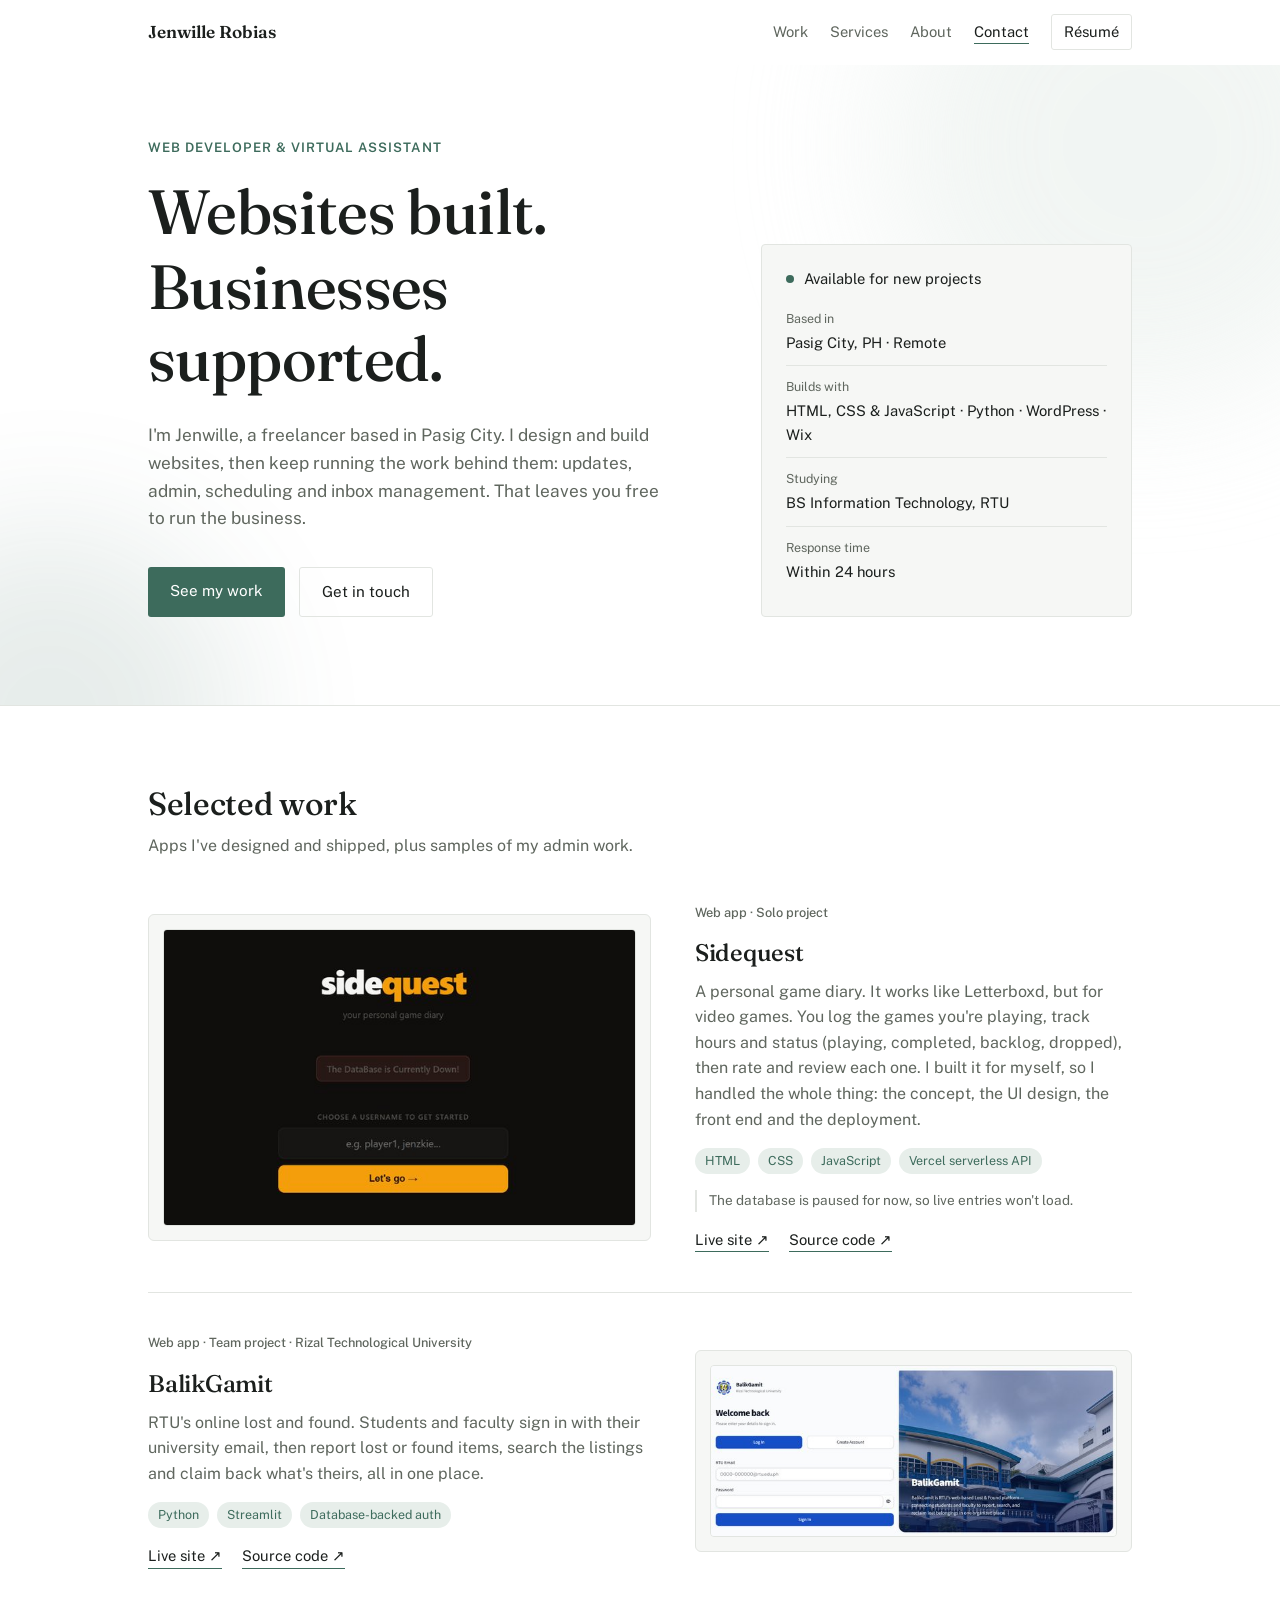
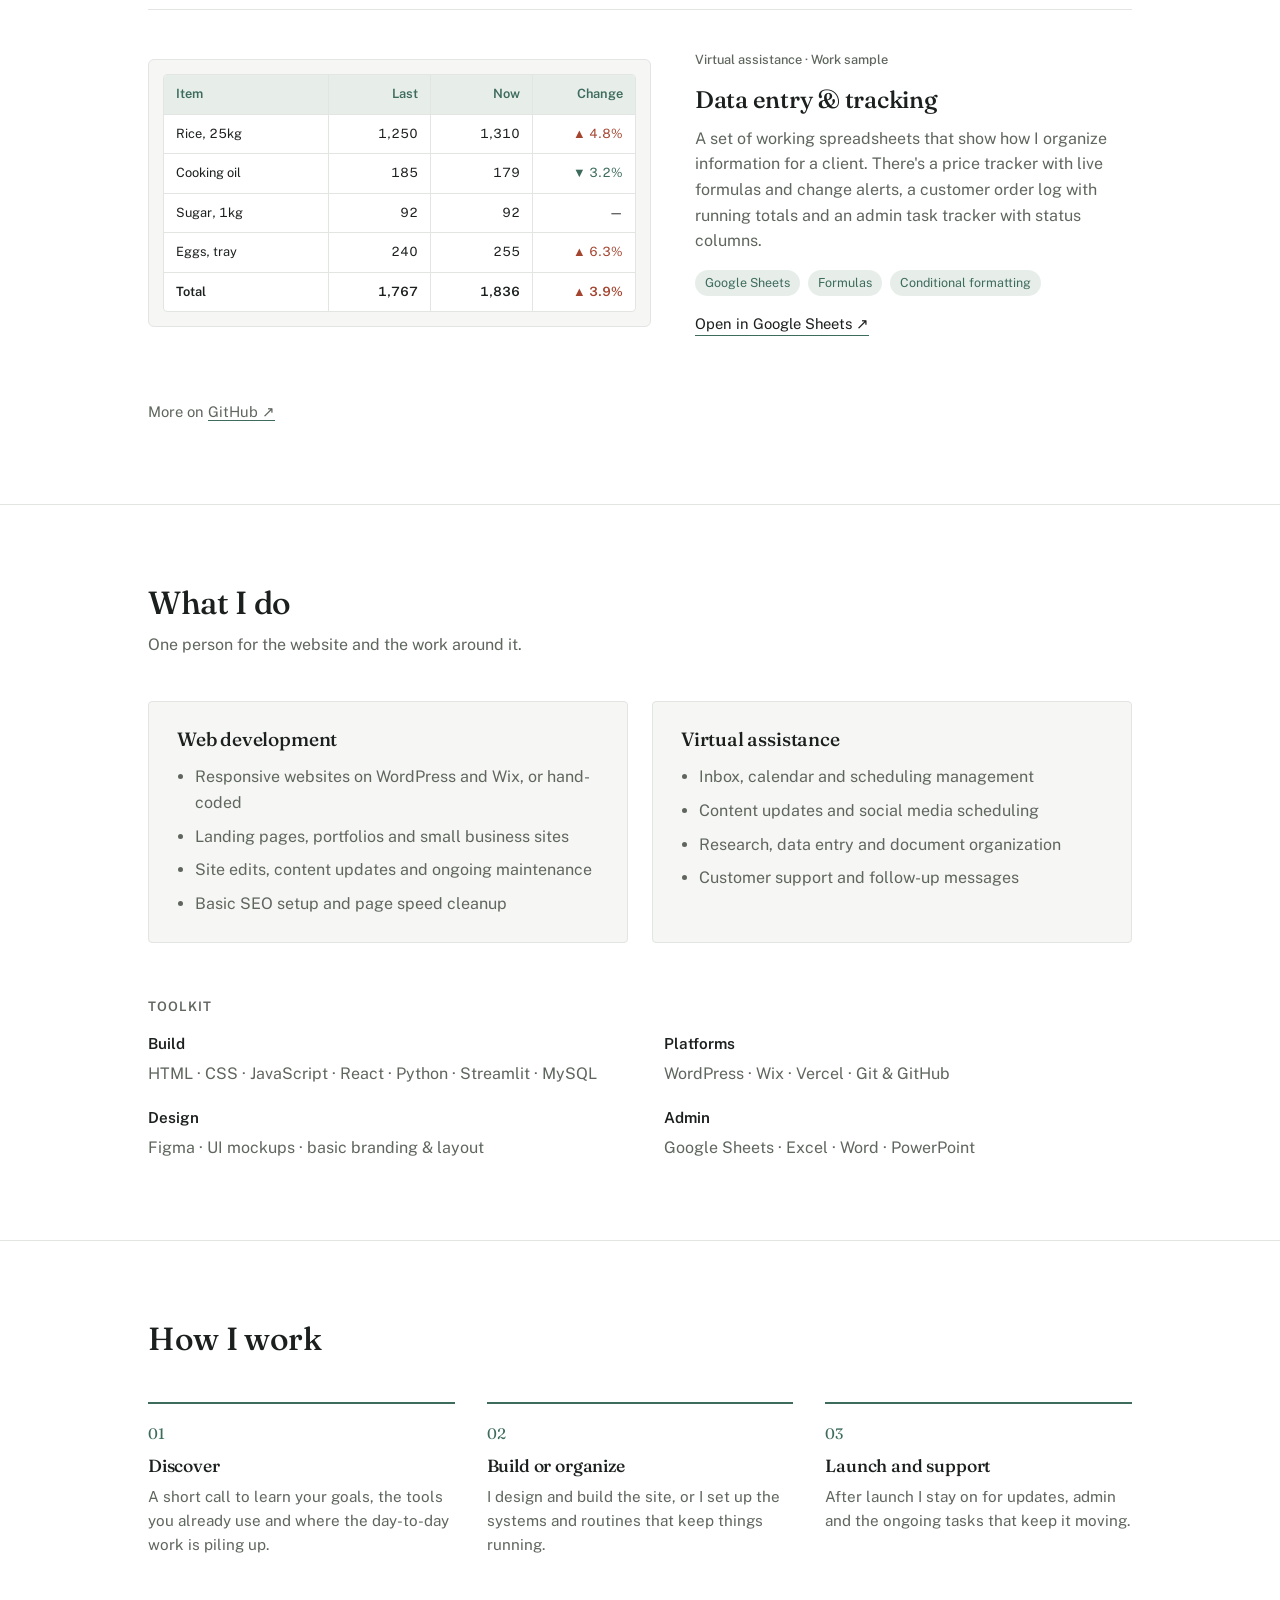
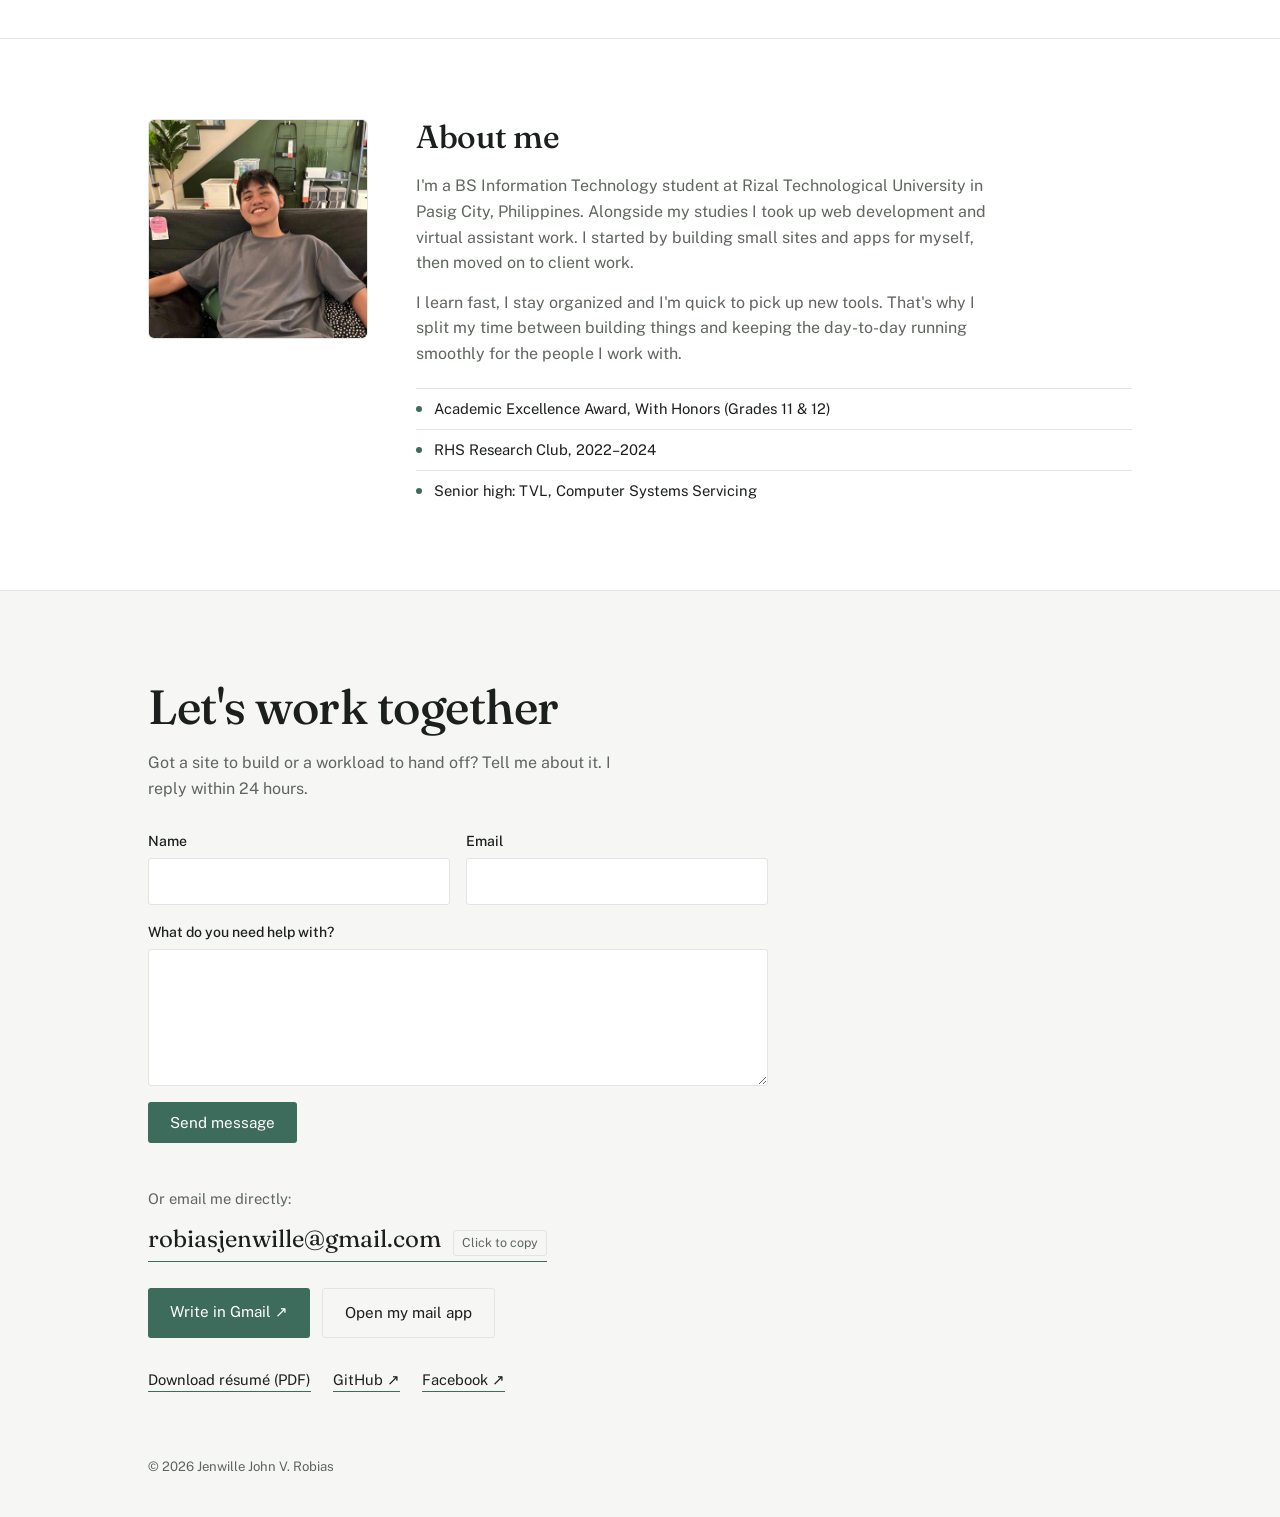
==== commit 4aeeedce: "Add contact form, social preview image, SEO files and 404 page - 1200x630 Open Graph image with larg" ====
--- a/index.html
+++ b/index.html
@@ -11,13 +11,37 @@
 <meta property="og:title" content="Jenwille John V. Robias — Web Developer &amp; Virtual Assistant">
 <meta property="og:description" content="Websites built. Businesses supported. Freelance web development and virtual assistance, remote from Pasig City, PH.">
 <meta property="og:url" content="https://robias-porfolio.vercel.app/">
-<meta property="og:image" content="https://robias-porfolio.vercel.app/photo.jpg">
-<meta name="twitter:card" content="summary">
+<link rel="canonical" href="https://robias-porfolio.vercel.app/">
+<meta property="og:site_name" content="Jenwille Robias">
+<meta property="og:locale" content="en_PH">
+<meta property="og:image" content="https://robias-porfolio.vercel.app/assets/images/og-image.jpg">
+<meta property="og:image:width" content="1200">
+<meta property="og:image:height" content="630">
+<meta property="og:image:alt" content="Jenwille John V. Robias — Websites built. Businesses supported.">
+<meta name="twitter:card" content="summary_large_image">
+<meta name="twitter:title" content="Jenwille John V. Robias — Web Developer &amp; Virtual Assistant">
+<meta name="twitter:description" content="Websites built. Businesses supported. Freelance web development and virtual assistance, remote from Pasig City, PH.">
+<meta name="twitter:image" content="https://robias-porfolio.vercel.app/assets/images/og-image.jpg">
+<script type="application/ld+json">
+{
+  "@context": "https://schema.org",
+  "@type": "Person",
+  "name": "Jenwille John V. Robias",
+  "jobTitle": "Web Developer & Virtual Assistant",
+  "url": "https://robias-porfolio.vercel.app/",
+  "image": "https://robias-porfolio.vercel.app/assets/images/photo.jpg",
+  "email": "mailto:robiasjenwille@gmail.com",
+  "address": { "@type": "PostalAddress", "addressLocality": "Pasig City", "addressCountry": "PH" },
+  "alumniOf": { "@type": "CollegeOrUniversity", "name": "Rizal Technological University" },
+  "knowsAbout": ["Web development", "WordPress", "Wix", "JavaScript", "Python", "Virtual assistance", "Google Sheets"],
+  "sameAs": ["https://github.com/robszzs", "https://www.facebook.com/robzz04"]
+}
+</script>
 <link rel="icon" href="data:image/svg+xml,%3Csvg xmlns='http://www.w3.org/2000/svg' viewBox='0 0 64 64'%3E%3Crect width='64' height='64' rx='12' fill='%233D6B5C'/%3E%3Ctext x='32' y='43' font-family='Georgia,serif' font-size='30' fill='%23fff' text-anchor='middle'%3EJR%3C/text%3E%3C/svg%3E">
 <link rel="preconnect" href="https://fonts.googleapis.com">
 <link rel="preconnect" href="https://fonts.gstatic.com" crossorigin>
 <link href="https://fonts.googleapis.com/css2?family=Fraunces:opsz,wght@9..144,400;9..144,500;9..144,600&family=Public+Sans:wght@400;500;600&display=swap" rel="stylesheet">
-<link rel="stylesheet" href="styles.css">
+<link rel="stylesheet" href="assets/css/styles.css">
 <script>document.documentElement.className = "js";</script>
 </head>
 <body>
@@ -32,7 +56,7 @@
       <a href="#services">Services</a>
       <a href="#about">About</a>
       <a href="#contact">Contact</a>
-      <a class="nav-resume" href="resume.pdf" target="_blank" rel="noopener">Résumé</a>
+      <a class="nav-resume" href="assets/files/resume.pdf" target="_blank" rel="noopener">Résumé</a>
     </div>
   </div>
 </nav>
@@ -71,7 +95,7 @@
 
     <article class="case" data-reveal>
       <a class="case-media" href="https://sidequest-five-delta.vercel.app/" target="_blank" rel="noopener" tabindex="-1" aria-hidden="true">
-        <img src="sidequest-full.jpg" alt="" width="600" height="376" loading="lazy">
+        <img src="assets/images/sidequest.jpg" alt="" width="600" height="376" loading="lazy">
       </a>
       <div class="case-body">
         <p class="case-meta">Web app · Solo project</p>
@@ -90,7 +114,7 @@
 
     <article class="case" data-reveal>
       <a class="case-media" href="https://balikgamit.streamlit.app/" target="_blank" rel="noopener" tabindex="-1" aria-hidden="true">
-        <img src="balikgamit-full.jpg" alt="" width="600" height="251" loading="lazy">
+        <img src="assets/images/balikgamit.jpg" alt="" width="600" height="251" loading="lazy">
       </a>
       <div class="case-body">
         <p class="case-meta">Web app · Team project · Rizal Technological University</p>
@@ -189,7 +213,7 @@
 
 <section id="about" aria-labelledby="about-title">
   <div class="wrap about-grid" data-reveal>
-    <img class="about-photo" src="photo.jpg" alt="Portrait of Jenwille John V. Robias" width="480" height="480" loading="lazy">
+    <img class="about-photo" src="assets/images/photo.jpg" alt="Portrait of Jenwille John V. Robias" width="480" height="480" loading="lazy">
     <div>
       <h2 id="about-title">About me</h2>
       <p>I'm a BS Information Technology student at Rizal Technological University in Pasig City, Philippines. Alongside my studies I took up web development and virtual assistant work. I started by building small sites and apps for myself, then moved on to client work.</p>
@@ -203,12 +227,48 @@
   </div>
 </section>
 
+<!-- Testimonials: uncomment once you have real quotes (classmates, teammates, clients).
+<section id="testimonials" aria-labelledby="testimonials-title">
+  <div class="wrap">
+    <div class="section-head" data-reveal>
+      <h2 id="testimonials-title">Kind words</h2>
+    </div>
+    <div class="quotes">
+      <figure class="quote" data-reveal>
+        <blockquote>"Quote goes here."</blockquote>
+        <figcaption><strong>Name</strong> · Role, Company</figcaption>
+      </figure>
+      <figure class="quote" data-reveal style="--d:1">
+        <blockquote>"Quote goes here."</blockquote>
+        <figcaption><strong>Name</strong> · Role, Company</figcaption>
+      </figure>
+    </div>
+  </div>
+</section>
+-->
+
 </main>
 
 <footer class="contact" id="contact">
   <div class="wrap">
     <h2 data-reveal>Let's work together</h2>
     <p>Got a site to build or a workload to hand off? Tell me about it. I reply within 24 hours.</p>
+
+    <form class="contact-form" data-reveal action="https://api.web3forms.com/submit" method="POST">
+      <!-- Get a free key at https://web3forms.com (enter robiasjenwille@gmail.com) and paste it here.
+           Until then, the form opens a pre-filled email instead. -->
+      <input type="hidden" name="access_key" value="YOUR_WEB3FORMS_ACCESS_KEY">
+      <input type="hidden" name="subject" value="New message from your portfolio">
+      <input type="checkbox" name="botcheck" class="hp" tabindex="-1" autocomplete="off" aria-hidden="true">
+      <div class="field-row">
+        <label>Name<input type="text" name="name" autocomplete="name" required></label>
+        <label>Email<input type="email" name="email" autocomplete="email" required></label>
+      </div>
+      <label>What do you need help with?<textarea name="message" rows="5" required></textarea></label>
+      <button class="btn-primary" type="submit">Send message</button>
+    </form>
+
+    <p class="or-email" data-reveal>Or email me directly:</p>
     <div class="contact-row" data-reveal>
       <button class="contact-email" type="button" data-copy="robiasjenwille@gmail.com" aria-label="Copy email address robiasjenwille@gmail.com">robiasjenwille@gmail.com <span class="copy-hint" aria-hidden="true">Click to copy</span></button>
     </div>
@@ -217,7 +277,7 @@
       <a class="btn-secondary" href="mailto:robiasjenwille@gmail.com">Open my mail app</a>
     </div>
     <div class="contact-links">
-      <a href="resume.pdf" download="Jenwille_John_Robias_Resume.pdf">Download résumé (PDF)</a>
+      <a href="assets/files/resume.pdf" download="Jenwille_John_Robias_Resume.pdf">Download résumé (PDF)</a>
       <a href="https://github.com/robszzs" target="_blank" rel="noopener">GitHub ↗</a>
       <a href="https://www.facebook.com/robzz04" target="_blank" rel="noopener">Facebook ↗</a>
     </div>
@@ -226,6 +286,8 @@
   </div>
 </footer>
 
-<script src="main.js" defer></script>
+<script src="assets/js/main.js" defer></script>
+<!-- Vercel Web Analytics: turn it on in the Vercel dashboard (Project → Analytics) -->
+<script defer src="/_vercel/insights/script.js"></script>
 </body>
 </html>
--- a/assets/css/styles.css
+++ b/assets/css/styles.css
@@ -0,0 +1,459 @@
+:root {
+    --bg: #FFFFFF;
+    --bg-soft: #F6F7F5;
+    --ink: #1B1F1D;
+    --muted: #5F665E;
+    --accent: #3D6B5C;
+    --accent-soft: #E7EEEA;
+    --line: #E2E5E1;
+    --up: #A4442F;
+    --down: #3D6B5C;
+    --nav-bg: rgba(255, 255, 255, 0.86);
+    box-sizing: border-box;
+  }
+  @media (prefers-color-scheme: dark) {
+    :root:not([data-theme="light"]) {
+      --bg: #141716;
+      --bg-soft: #1A1D1B;
+      --ink: #ECEEEC;
+      --muted: #9AA39C;
+      --accent: #7FB09E;
+      --accent-soft: #202824;
+      --line: #2A2E2B;
+      --up: #E08A74;
+      --down: #7FB09E;
+      --nav-bg: rgba(20, 23, 22, 0.86);
+    }
+  }
+  :root[data-theme="dark"] {
+    --bg: #141716;
+    --bg-soft: #1A1D1B;
+    --ink: #ECEEEC;
+    --muted: #9AA39C;
+    --accent: #7FB09E;
+    --accent-soft: #202824;
+    --line: #2A2E2B;
+    --up: #E08A74;
+    --down: #7FB09E;
+    --nav-bg: rgba(20, 23, 22, 0.86);
+  }
+  * { box-sizing: border-box; }
+  html { scroll-behavior: smooth; scroll-padding-top: 80px; }
+  @media (prefers-reduced-motion: reduce) { html { scroll-behavior: auto; } }
+  html, body { background: var(--bg); }
+  body {
+    margin: 0;
+    color: var(--ink);
+    font-family: "Public Sans", -apple-system, BlinkMacSystemFont, sans-serif;
+    font-size: 16px;
+    line-height: 1.6;
+    -webkit-font-smoothing: antialiased;
+    padding-bottom: env(safe-area-inset-bottom, 0px);
+  }
+  h1, h2, h3, h4 {
+    font-family: "Fraunces", Georgia, serif;
+    font-weight: 500;
+    line-height: 1.15;
+    margin: 0;
+    letter-spacing: -0.01em;
+  }
+  a { color: inherit; }
+  img { max-width: 100%; }
+  :focus-visible { outline: 2px solid var(--accent); outline-offset: 3px; border-radius: 2px; }
+  .wrap {
+    max-width: 1040px;
+    margin: 0 auto;
+    padding: 0 28px;
+  }
+
+  .skip-link {
+    position: absolute;
+    left: 16px; top: -60px;
+    background: var(--accent); color: var(--bg);
+    padding: 10px 16px; border-radius: 3px;
+    z-index: 100; text-decoration: none;
+  }
+  .skip-link:focus { top: 12px; }
+
+  /* NAV */
+  nav.topnav {
+    position: sticky;
+    top: 0;
+    z-index: 50;
+    background: var(--nav-bg);
+    -webkit-backdrop-filter: saturate(1.4) blur(10px);
+            backdrop-filter: saturate(1.4) blur(10px);
+    border-bottom: 1px solid var(--line);
+    padding-top: max(14px, env(safe-area-inset-top, 0px));
+    padding-bottom: 14px;
+  }
+  .topnav .wrap {
+    display: flex;
+    justify-content: space-between;
+    align-items: center;
+    gap: 12px 20px;
+    flex-wrap: wrap;
+  }
+  .brand {
+    font-family: "Fraunces", serif;
+    font-size: 1.08rem;
+    font-weight: 600;
+    text-decoration: none;
+  }
+  .navlinks { display: flex; align-items: center; gap: 22px; font-size: 0.92rem; flex-wrap: wrap; }
+  .navlinks a { text-decoration: none; color: var(--muted); border-bottom: 1px solid transparent; transition: color .15s, border-color .15s; }
+  .navlinks a:hover, .navlinks a.is-active { color: var(--ink); border-color: var(--accent); }
+  nav.topnav { transition: box-shadow .25s, border-color .25s; border-bottom-color: transparent; }
+  nav.topnav.is-scrolled { border-bottom-color: var(--line); box-shadow: 0 6px 24px -18px rgba(0,0,0,.5); }
+  .navlinks .nav-resume {
+    color: var(--ink);
+    border: 1px solid var(--line);
+    border-radius: 3px;
+    padding: 5px 12px;
+  }
+  .navlinks .nav-resume:hover { border-color: var(--accent); }
+
+  /* HERO */
+  header.hero { padding: 72px 0 88px; position: relative; overflow: hidden; isolation: isolate; }
+  /* Soft drifting glow behind the hero */
+  header.hero::before, header.hero::after {
+    content: "";
+    position: absolute;
+    z-index: -1;
+    border-radius: 50%;
+    filter: blur(70px);
+    opacity: .55;
+    pointer-events: none;
+  }
+  header.hero::before {
+    width: 520px; height: 520px;
+    background: var(--accent-soft);
+    top: -180px; right: -120px;
+    animation: drift 18s ease-in-out infinite alternate;
+  }
+  header.hero::after {
+    width: 380px; height: 380px;
+    background: var(--accent);
+    opacity: .12;
+    bottom: -200px; left: -140px;
+    animation: drift 22s ease-in-out infinite alternate-reverse;
+  }
+  @keyframes drift {
+    from { transform: translate(0, 0) scale(1); }
+    to   { transform: translate(-60px, 40px) scale(1.12); }
+  }
+
+  /* Hero entrance: each piece rises in, staggered by --d */
+  .headline .line { display: block; overflow: hidden; padding-bottom: .06em; }
+  .headline .line > span { display: inline-block; }
+  .hero-in { animation: rise .8s cubic-bezier(.2,.7,.2,1) both; animation-delay: calc(var(--d, 0) * 110ms + 80ms); }
+  .headline .hero-in { animation-name: rise-line; animation-duration: .9s; }
+  @keyframes rise { from { opacity: 0; transform: translateY(14px); } to { opacity: 1; transform: none; } }
+  @keyframes rise-line { from { transform: translateY(105%); } to { transform: none; } }
+
+  /* Scroll reveal (only when JS is running, so content never stays hidden) */
+  .js [data-reveal] {
+    opacity: 0;
+    transform: translateY(24px);
+    transition: opacity .7s ease, transform .7s cubic-bezier(.2,.7,.2,1);
+    transition-delay: calc(var(--d, 0) * 120ms);
+  }
+  .js [data-reveal].is-visible { opacity: 1; transform: none; }
+  .services-grid .service:nth-child(2) { --d: 1; }
+
+  @media (prefers-reduced-motion: reduce) {
+    header.hero::before, header.hero::after, .hero-in { animation: none; }
+    .js [data-reveal] { opacity: 1; transform: none; transition: none; }
+  }
+  .hero-grid {
+    display: grid;
+    grid-template-columns: 1.5fr 1fr;
+    gap: 56px;
+    align-items: end;
+  }
+  .eyebrow {
+    margin: 0 0 18px;
+    font-size: 0.82rem;
+    letter-spacing: 0.08em;
+    text-transform: uppercase;
+    color: var(--accent);
+    font-weight: 600;
+  }
+  h1.headline { font-size: clamp(2.3rem, 5.4vw, 3.9rem); max-width: 12ch; }
+  .lead { max-width: 48ch; color: var(--muted); font-size: 1.08rem; margin: 24px 0 0; }
+  .cta-row { display: flex; gap: 14px; margin-top: 34px; flex-wrap: wrap; }
+  .btn-primary, .btn-secondary {
+    display: inline-block;
+    padding: 12px 22px;
+    text-decoration: none;
+    font-size: 0.95rem;
+    border-radius: 3px;
+    transition: opacity .15s, border-color .15s;
+  }
+  .btn-primary { background: var(--accent); color: var(--bg); }
+  .btn-secondary { border: 1px solid var(--line); color: var(--ink); }
+  .btn-primary, .btn-secondary { transition: opacity .15s, border-color .15s, transform .2s, box-shadow .2s; }
+  .btn-primary:hover { opacity: 0.92; transform: translateY(-2px); box-shadow: 0 8px 20px -10px var(--accent); }
+  .btn-secondary:hover { transform: translateY(-2px); }
+  .btn-secondary:hover { border-color: var(--accent); }
+
+  .status-panel {
+    border: 1px solid var(--line);
+    border-radius: 4px;
+    padding: 22px 24px;
+    background: var(--bg-soft);
+  }
+  .status-row { display: flex; align-items: center; gap: 10px; font-size: 0.92rem; margin-bottom: 18px; }
+  .dot {
+    width: 8px; height: 8px; border-radius: 50%;
+    background: var(--accent);
+    animation: pulse 2.4s ease-out infinite;
+  }
+  @media (prefers-reduced-motion: reduce) { .dot { animation: none; } }
+  @keyframes pulse {
+    0% { box-shadow: 0 0 0 0 rgba(63,107,92,.35); }
+    70% { box-shadow: 0 0 0 7px rgba(63,107,92,0); }
+    100% { box-shadow: 0 0 0 0 rgba(63,107,92,0); }
+  }
+  .status-panel dl { margin: 0; }
+  .status-panel dl > div { padding: 11px 0; border-top: 1px solid var(--line); }
+  .status-panel dl > div:first-child { border-top: none; padding-top: 0; }
+  .status-panel dt { font-size: 0.78rem; color: var(--muted); margin-bottom: 2px; }
+  .status-panel dd { margin: 0; font-size: 0.92rem; }
+
+  /* SECTIONS */
+  section { padding: 80px 0; border-top: 1px solid var(--line); }
+  .section-head { margin-bottom: 44px; }
+  .section-head h2, section h2 { font-size: clamp(1.6rem, 3vw, 2rem); }
+  .section-head p { margin: 10px 0 0; color: var(--muted); max-width: 52ch; }
+
+  /* WORK — case studies */
+  .case {
+    display: grid;
+    grid-template-columns: 1.15fr 1fr;
+    gap: 44px;
+    align-items: center;
+    padding: 40px 0;
+    border-top: 1px solid var(--line);
+  }
+  .case:first-of-type { border-top: none; padding-top: 0; }
+  .case:nth-of-type(even) .case-media { order: 2; }
+  .case-media {
+    display: block;
+    border: 1px solid var(--line);
+    border-radius: 6px;
+    background: var(--bg-soft);
+    padding: 14px;
+    overflow: hidden;
+    transition: border-color .2s, transform .2s;
+  }
+  .case-media:hover { border-color: var(--accent); transform: translateY(-2px); }
+  @media (prefers-reduced-motion: reduce) { .case-media:hover { transform: none; } }
+  .case-media img { transition: transform .5s cubic-bezier(.2,.7,.2,1); }
+  .case-media:hover img { transform: scale(1.03); }
+  .case-media img {
+    display: block;
+    width: 100%;
+    height: auto;
+    border-radius: 4px;
+    border: 1px solid var(--line);
+  }
+  .case-meta { margin: 0 0 8px; font-size: 0.8rem; color: var(--accent); font-weight: 500; }
+  .case h3 { font-size: 1.5rem; margin-bottom: 12px; }
+  .case-body > p { color: var(--muted); margin: 0 0 16px; }
+  .stack { list-style: none; padding: 0; margin: 0 0 16px; display: flex; flex-wrap: wrap; gap: 8px; }
+  .stack li {
+    font-size: 0.78rem;
+    padding: 3px 10px;
+    border-radius: 999px;
+    background: var(--accent-soft);
+    color: var(--accent);
+  }
+  .case-body > .case-note {
+    font-size: 0.85rem;
+    padding-left: 12px;
+    border-left: 2px solid var(--line);
+  }
+  .case-links { display: flex; gap: 20px; flex-wrap: wrap; font-size: 0.92rem; }
+  .case-links a, .more-work a, .contact-links a {
+    text-decoration: none;
+    border-bottom: 1px solid var(--accent);
+    padding-bottom: 1px;
+  }
+  .case-links a, .more-work a, .contact-links a {
+    border-bottom: none;
+    background: linear-gradient(var(--accent), var(--accent)) left bottom / 100% 1px no-repeat;
+    transition: background-size .3s, color .15s;
+  }
+  .case-links a:hover, .more-work a:hover, .contact-links a:hover { color: var(--accent); background-size: 100% 2px; }
+  .more-work { margin: 24px 0 0; color: var(--muted); font-size: 0.92rem; }
+
+  /* Spreadsheet mock for the VA sample */
+  .sheet-mock { text-decoration: none; }
+  .sheet {
+    font-size: 0.8rem;
+    font-variant-numeric: tabular-nums;
+    border: 1px solid var(--line);
+    border-radius: 4px;
+    background: var(--bg);
+    overflow: hidden;
+  }
+  .sheet-row { display: grid; grid-template-columns: 1.6fr 1fr 1fr 1fr; }
+  .sheet-row span { padding: 9px 12px; border-top: 1px solid var(--line); border-left: 1px solid var(--line); white-space: nowrap; overflow: hidden; text-overflow: ellipsis; }
+  .sheet-row span:first-child { border-left: none; }
+  .sheet-row span:not(:first-child) { text-align: right; }
+  .sheet-head span { border-top: none; background: var(--accent-soft); color: var(--accent); font-weight: 600; }
+  .sheet-total span { font-weight: 600; }
+  .sheet .up { color: var(--up); }
+  .js .case:not(.is-visible) .sheet-row { opacity: 0; transform: translateX(-10px); }
+  .sheet-row { transition: opacity .45s ease, transform .45s ease; transition-delay: calc(var(--r, 0) * 90ms + 250ms); }
+  @media (prefers-reduced-motion: reduce) { .sheet-row { transition: none; } }
+  .sheet .down { color: var(--down); }
+
+  /* SERVICES */
+  .services-grid { display: grid; grid-template-columns: 1fr 1fr; gap: 24px; }
+  .service {
+    border: 1px solid var(--line);
+    border-radius: 4px;
+    padding: 26px 28px;
+    background: var(--bg-soft);
+  }
+  .service h3 { font-size: 1.2rem; margin-bottom: 14px; }
+  .service ul { margin: 0; padding-left: 18px; color: var(--muted); }
+  .service li { margin-bottom: 8px; }
+  .service li:last-child { margin-bottom: 0; }
+
+  .toolkit { margin-top: 56px; }
+  .toolkit-title {
+    font-family: "Public Sans", sans-serif;
+    font-size: 0.82rem;
+    font-weight: 600;
+    letter-spacing: 0.08em;
+    text-transform: uppercase;
+    color: var(--muted);
+    margin-bottom: 18px;
+  }
+  .toolkit-grid { display: grid; grid-template-columns: 1fr 1fr; gap: 20px 48px; margin: 0; }
+  .toolkit-grid dt { font-weight: 600; font-size: 0.95rem; margin-bottom: 4px; }
+  .toolkit-grid dd { margin: 0; color: var(--muted); }
+
+  /* PROCESS */
+  .process ol { list-style: none; margin: 0; padding: 0; display: grid; grid-template-columns: repeat(3, 1fr); gap: 32px; }
+  .process li { display: block; border-top: 2px solid var(--accent); padding-top: 18px; }
+  .process .num { display: block; font-family: "Fraunces", serif; color: var(--accent); font-size: 0.95rem; margin-bottom: 10px; }
+  .process h3 { font-size: 1.1rem; margin-bottom: 8px; }
+  .process p { margin: 0; color: var(--muted); font-size: 0.95rem; }
+
+  /* ABOUT */
+  .about-grid { display: grid; grid-template-columns: 220px 1fr; gap: 48px; align-items: start; }
+  .about-photo { width: 220px; height: 220px; border-radius: 6px; object-fit: cover; border: 1px solid var(--line); }
+  .about-grid h2 { margin-bottom: 18px; }
+  .about-grid p { color: var(--muted); max-width: 58ch; margin: 0 0 14px; }
+  .facts { margin: 22px 0 0; padding: 0; list-style: none; font-size: 0.92rem; }
+  .facts li { padding: 8px 0 8px 18px; border-top: 1px solid var(--line); position: relative; }
+  .facts li::before { content: ""; position: absolute; left: 0; top: 17px; width: 6px; height: 6px; border-radius: 50%; background: var(--accent); }
+
+  /* CONTACT */
+  footer.contact {
+    padding: 88px 0 max(40px, env(safe-area-inset-bottom, 0px));
+    border-top: 1px solid var(--line);
+    background: var(--bg-soft);
+  }
+  footer.contact h2 { font-size: clamp(2rem, 4.4vw, 3rem); margin-bottom: 16px; max-width: 16ch; }
+  footer.contact > .wrap > p { color: var(--muted); max-width: 48ch; margin: 0 0 28px; }
+  .contact-form { max-width: 620px; display: grid; gap: 16px; margin: 0 0 44px; }
+  .contact-form .field-row { display: grid; grid-template-columns: 1fr 1fr; gap: 16px; }
+  .contact-form label { display: grid; gap: 6px; font-size: 0.88rem; font-weight: 500; }
+  .contact-form input, .contact-form textarea {
+    font: inherit;
+    font-weight: 400;
+    color: var(--ink);
+    background: var(--bg);
+    border: 1px solid var(--line);
+    border-radius: 3px;
+    padding: 11px 13px;
+    width: 100%;
+    transition: border-color .15s;
+  }
+  .contact-form textarea { resize: vertical; min-height: 120px; }
+  .contact-form input:focus, .contact-form textarea:focus { outline: none; border-color: var(--accent); box-shadow: 0 0 0 3px var(--accent-soft); }
+  .contact-form button { justify-self: start; border: 0; cursor: pointer; font-family: inherit; }
+  .contact-form button:disabled { opacity: .6; cursor: wait; transform: none; }
+  .contact-form .hp { display: none; }
+  footer.contact > .wrap > .or-email { font-size: 0.92rem; margin: 0 0 10px; }
+
+  /* TESTIMONIALS */
+  .quotes { display: grid; grid-template-columns: 1fr 1fr; gap: 24px; }
+  .quote { margin: 0; border-left: 2px solid var(--accent); padding: 4px 0 4px 22px; }
+  .quote blockquote { margin: 0 0 14px; font-family: "Fraunces", serif; font-size: 1.15rem; line-height: 1.5; }
+  .quote figcaption { color: var(--muted); font-size: 0.9rem; }
+  .quote figcaption strong { color: var(--ink); font-weight: 600; }
+
+  .contact-row { display: flex; align-items: center; gap: 14px; flex-wrap: wrap; }
+  .contact-email {
+    font: inherit;
+    color: inherit;
+    background: none;
+    border-width: 0;
+    padding: 0 0 2px;
+    cursor: pointer;
+    display: inline-flex;
+    align-items: baseline;
+    gap: 12px;
+    flex-wrap: wrap;
+    text-align: left;
+    font-family: "Fraunces", serif;
+    font-size: clamp(1.15rem, 3.4vw, 1.5rem);
+    text-decoration: none;
+    border-bottom: 1px solid var(--accent);
+    padding-bottom: 2px;
+    overflow-wrap: anywhere;
+  }
+  .contact-email:hover { color: var(--accent); }
+  .copy-hint {
+    font-family: "Public Sans", sans-serif;
+    font-size: 0.78rem;
+    color: var(--muted);
+    border: 1px solid var(--line);
+    border-radius: 3px;
+    padding: 2px 8px;
+    transition: border-color .15s;
+  }
+  .contact-email:hover .copy-hint { border-color: var(--accent); }
+  .email-options { display: flex; gap: 12px; flex-wrap: wrap; margin-top: 26px; }
+  .toast {
+    position: fixed;
+    left: 50%;
+    bottom: max(24px, env(safe-area-inset-bottom, 0px));
+    transform: translate(-50%, 20px);
+    background: var(--ink);
+    color: var(--bg);
+    font-size: 0.9rem;
+    padding: 10px 18px;
+    border-radius: 4px;
+    opacity: 0;
+    pointer-events: none;
+    transition: opacity .25s, transform .25s;
+    z-index: 60;
+    max-width: calc(100vw - 32px);
+  }
+  .toast.is-shown { opacity: 1; transform: translate(-50%, 0); }
+  .contact-links { display: flex; gap: 22px; flex-wrap: wrap; margin-top: 30px; font-size: 0.92rem; }
+  footer.contact > .wrap > .fine { margin: 64px 0 0; color: var(--muted); font-size: 0.82rem; }
+
+  @media (max-width: 760px) {
+    .wrap { padding: 0 16px; }
+    header.hero { padding: 48px 0 64px; }
+    section { padding: 60px 0; }
+    .hero-grid, .about-grid, .services-grid, .toolkit-grid, .quotes, .contact-form .field-row { grid-template-columns: 1fr; }
+    .hero-grid { gap: 36px; }
+    .case { grid-template-columns: 1fr; gap: 22px; }
+    .case:nth-of-type(even) .case-media { order: 0; }
+    .process ol { grid-template-columns: 1fr; gap: 24px; }
+    .about-grid { gap: 24px; }
+    .about-photo { width: 120px; height: 120px; }
+    .navlinks { gap: 14px; }
+    .sheet { font-size: 0.72rem; }
+    .sheet-row span { padding: 8px 8px; }
+  }
+  .hero-grid > *, .case > *, .about-grid > *, .services-grid > * { min-width: 0; }
